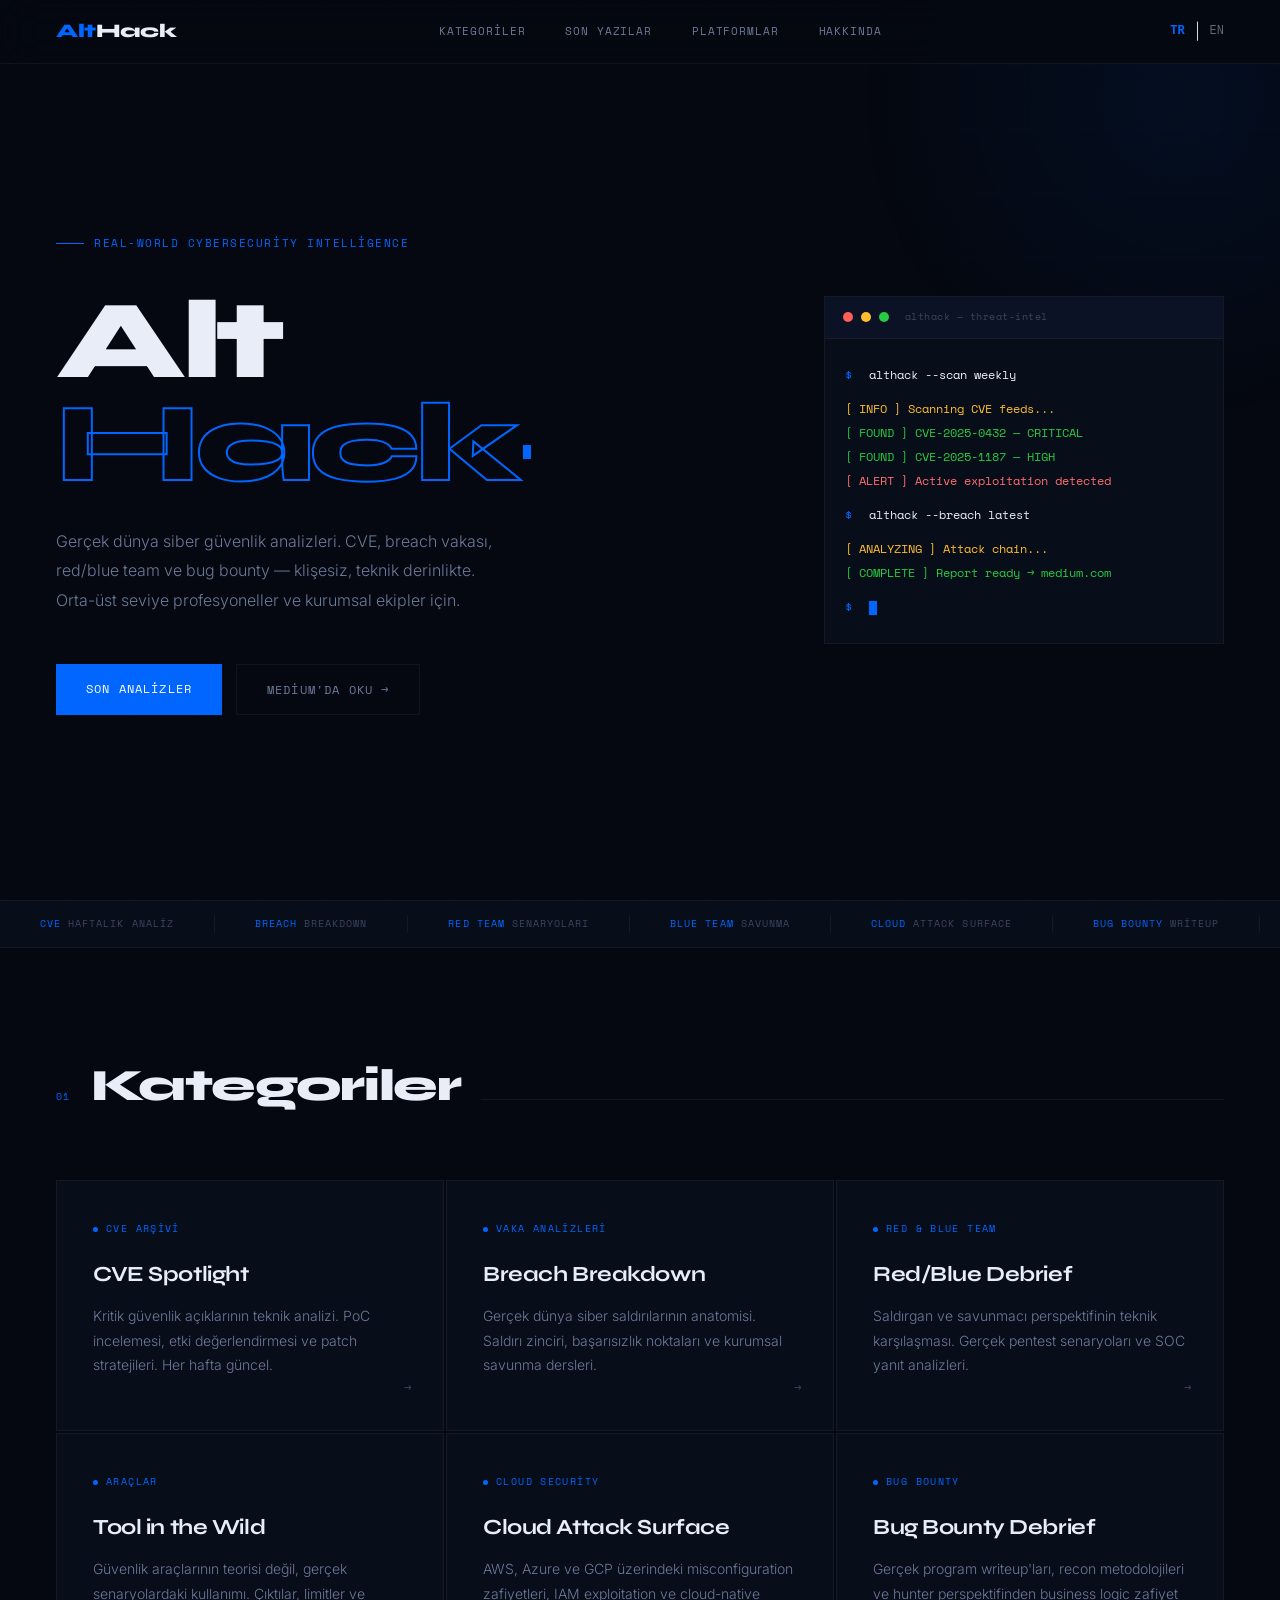
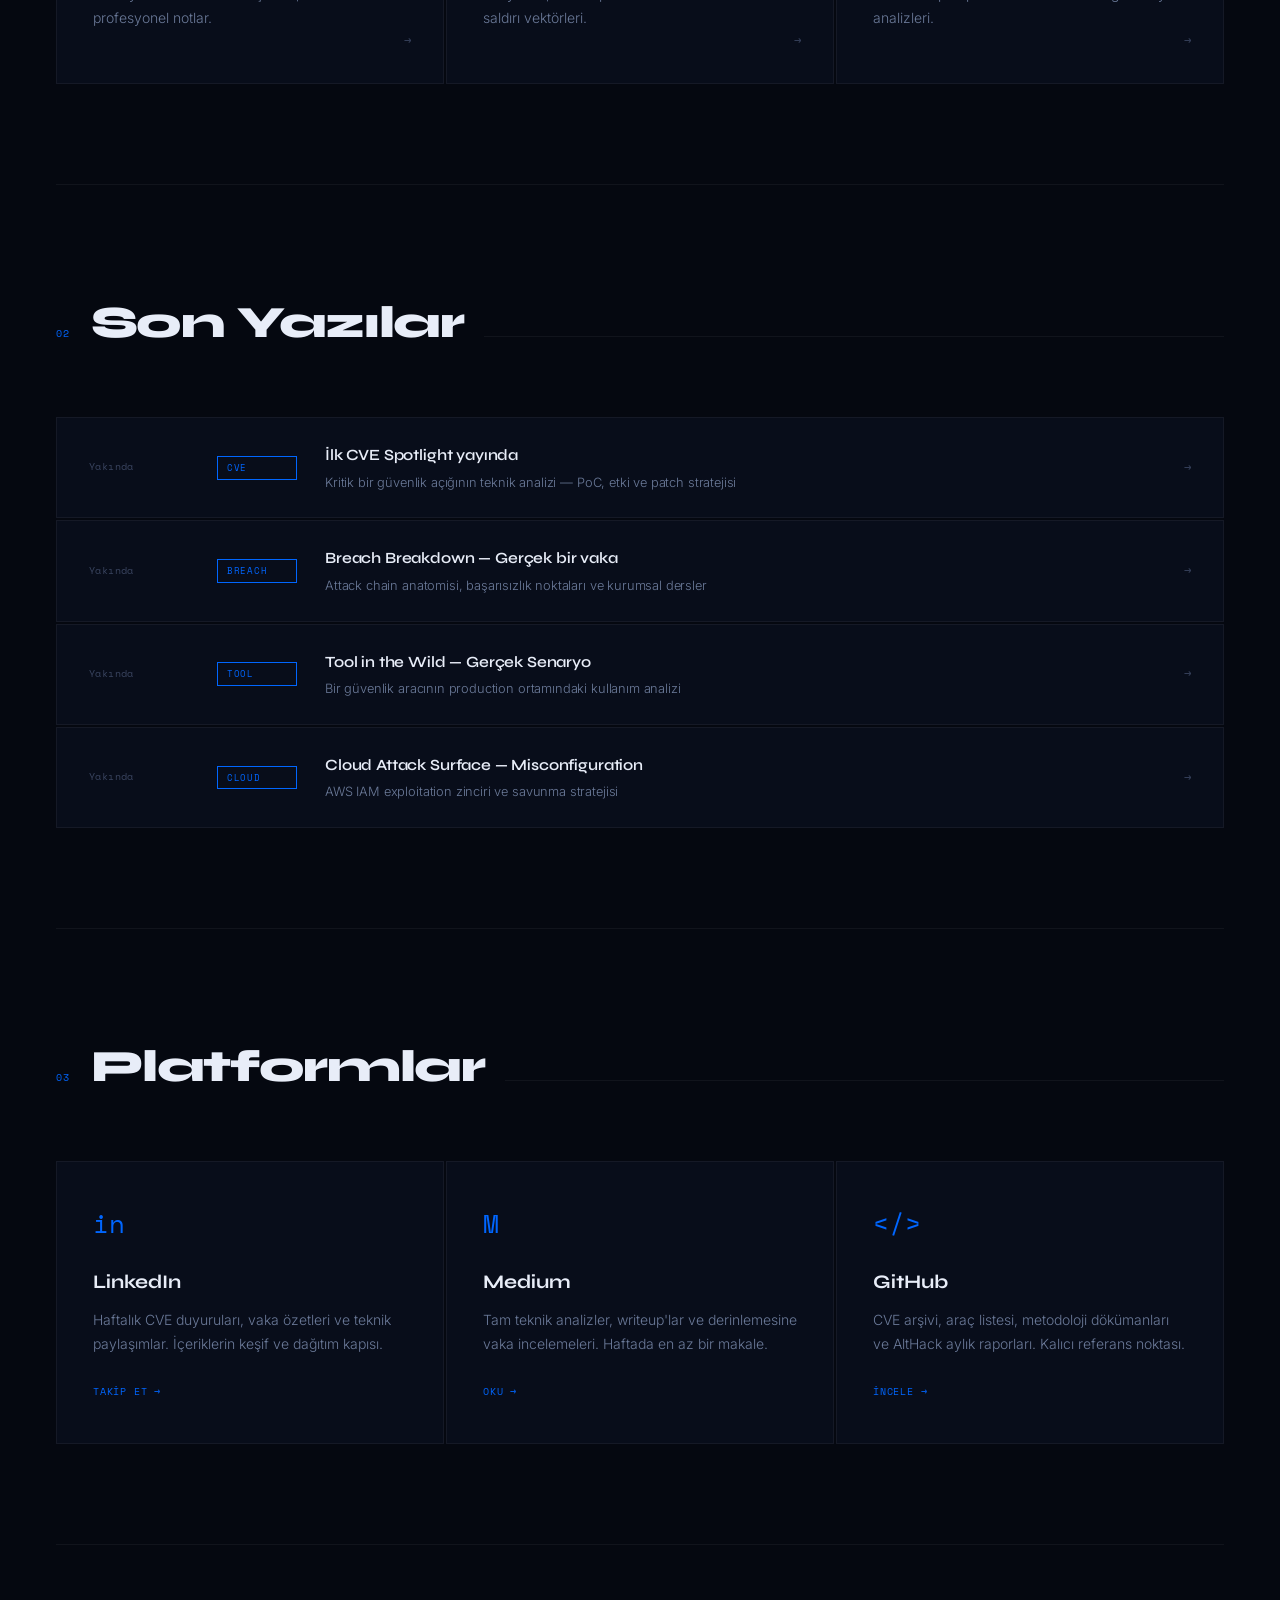
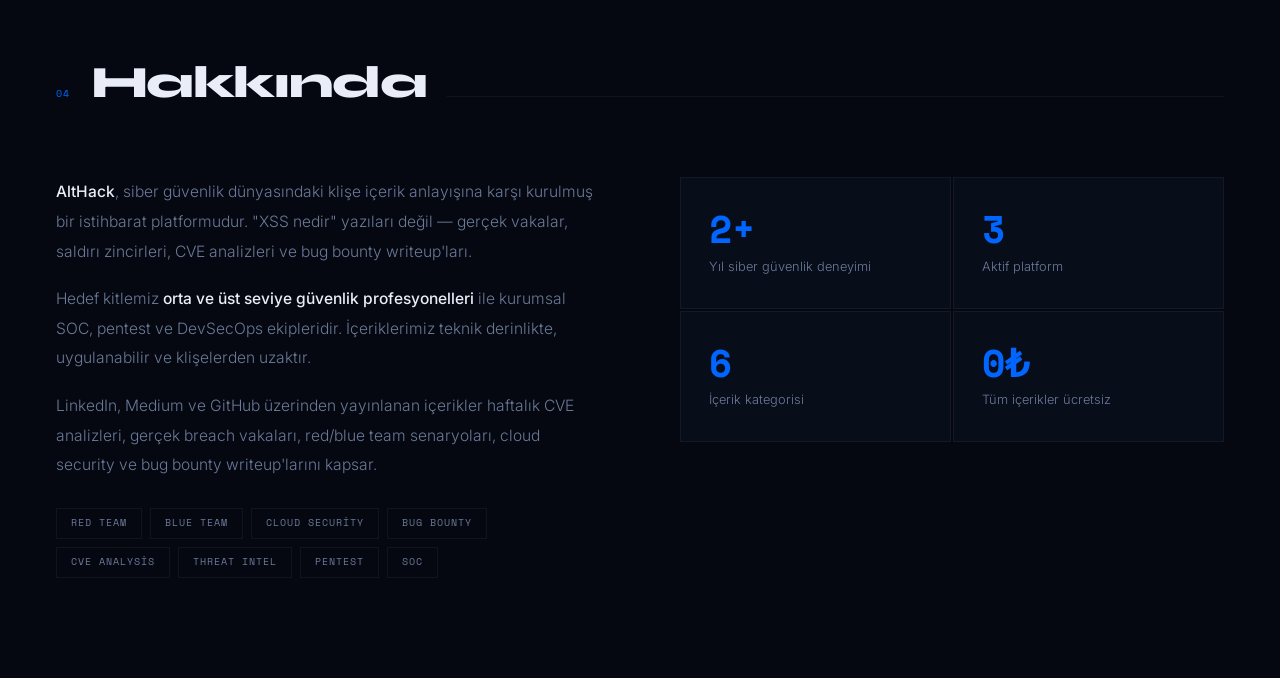
==== index.html @ 5960f378 "Add files via upload" ====
<!DOCTYPE html>
<html lang="tr">
<head>
  <meta charset="UTF-8">
  <meta name="viewport" content="width=device-width, initial-scale=1.0">

  <!-- SEO META -->
  <title>AltHack — Real-World Cybersecurity Intelligence</title>
  <meta name="description" content="Gerçek dünya siber güvenlik analizleri. CVE Spotlight, Breach Breakdown, Red/Blue Team, Cloud Security ve Bug Bounty writeup'ları. Orta-üst seviye profesyoneller için klişesiz teknik içerik.">
  <meta name="keywords" content="siber güvenlik, cybersecurity, CVE analizi, red team, blue team, bug bounty, cloud security, penetration testing, breach analysis, güvenlik açığı, althack">
  <meta name="author" content="AltHack">
  <meta name="robots" content="index, follow">
  <meta name="language" content="Turkish">
  <link rel="canonical" href="https://althacksec.github.io/">

  <!-- OPEN GRAPH -->
  <meta property="og:type" content="website">
  <meta property="og:url" content="https://althacksec.github.io/">
  <meta property="og:title" content="AltHack — Real-World Cybersecurity Intelligence">
  <meta property="og:description" content="Gerçek dünya siber güvenlik analizleri. CVE, breach vakası, red/blue team ve bug bounty — klişesiz, teknik derinlikte.">
  <meta property="og:image" content="https://althacksec.github.io/og-image.png">
  <meta property="og:locale" content="tr_TR">
  <meta property="og:site_name" content="AltHack">

  <!-- TWITTER CARD -->
  <meta name="twitter:card" content="summary_large_image">
  <meta name="twitter:title" content="AltHack — Real-World Cybersecurity Intelligence">
  <meta name="twitter:description" content="Gerçek dünya siber güvenlik analizleri. CVE, breach vakası, red/blue team ve bug bounty — klişesiz, teknik derinlikte.">
  <meta name="twitter:image" content="https://althacksec.github.io/og-image.png">

  <!-- STRUCTURED DATA -->
  <script type="application/ld+json">
  {
    "@context": "https://schema.org",
    "@type": "Organization",
    "name": "AltHack",
    "url": "https://althacksec.github.io",
    "description": "Real-World Cybersecurity Intelligence — CVE analizi, breach breakdown, red/blue team ve bug bounty içerikleri.",
    "sameAs": [
      "https://linkedin.com/company/althack",
      "https://medium.com/@althacksec",
      "https://github.com/althacksec"
    ]
  }
  </script>

  <!-- FONTS -->
  <link rel="preconnect" href="https://fonts.googleapis.com">
  <link rel="preconnect" href="https://fonts.gstatic.com" crossorigin>
  <link href="https://fonts.googleapis.com/css2?family=Space+Mono:wght@400;700&family=Syne:wght@400;600;700;800&family=Inter:wght@300;400;500&display=swap" rel="stylesheet">

  <style>
    :root {
      --bg:         #050810;
      --bg2:        #080d1a;
      --bg3:        #0c1225;
      --accent:     #0066ff;
      --text:       #e8edf8;
      --text-muted: #6b7a99;
      --text-dim:   #3a4560;
      --border:     rgba(0,102,255,0.18);
      --border-dim: rgba(255,255,255,0.05);
      --mono:       'Space Mono', monospace;
      --display:    'Syne', sans-serif;
      --body:       'Inter', sans-serif;
    }

    *, *::before, *::after { box-sizing: border-box; margin: 0; padding: 0; }
    html { scroll-behavior: smooth; }

    body {
      background: var(--bg);
      color: var(--text);
      font-family: var(--body);
      font-weight: 300;
      line-height: 1.7;
      overflow-x: hidden;
    }

    body::after {
      content: '';
      position: fixed;
      inset: 0;
      background-image:
        linear-gradient(rgba(0,102,255,0.025) 1px, transparent 1px),
        linear-gradient(90deg, rgba(0,102,255,0.025) 1px, transparent 1px);
      background-size: 64px 64px;
      pointer-events: none;
      z-index: 0;
    }

    .glow-orb {
      position: fixed;
      width: 700px; height: 700px;
      background: radial-gradient(circle, rgba(0,102,255,0.07) 0%, transparent 65%);
      border-radius: 50%;
      pointer-events: none;
      z-index: 0;
      top: -250px; right: -250px;
      transition: transform 0.8s ease;
    }

    /* NAV */
    nav {
      position: fixed;
      top: 0; left: 0; right: 0;
      z-index: 100;
      height: 64px;
      padding: 0 56px;
      display: flex;
      align-items: center;
      justify-content: space-between;
      background: rgba(5,8,16,0.88);
      backdrop-filter: blur(24px);
      border-bottom: 1px solid var(--border-dim);
      transition: border-color 0.3s;
    }

    .nav-logo {
      font-family: var(--display);
      font-weight: 800;
      font-size: 1.2rem;
      letter-spacing: -0.02em;
      text-decoration: none;
      color: var(--text);
    }
    .nav-logo span { color: var(--accent); }

    .nav-center {
    display: flex;
    gap: 2.5rem; /* Menü öğeleri arasındaki mesafe */
    list-style: none;
    margin: 0 auto; /* Tam olarak merkeze itmek için kritik dokunuş */
    padding: 0;
}
    .nav-center a {
      font-family: var(--mono);
      font-size: 0.68rem;
      color: var(--text-muted);
      text-decoration: none;
      letter-spacing: 0.08em;
      text-transform: uppercase;
      transition: color 0.2s;
    }
    .nav-center a:hover { color: var(--accent); }

    .nav-right { display: flex; align-items: center; gap: 20px; }

    .nav-socials { display: flex; gap: 16px; }
    .nav-socials a {
      font-family: var(--mono);
      font-size: 0.62rem;
      color: var(--text-dim);
      text-decoration: none;
      letter-spacing: 0.08em;
      text-transform: uppercase;
      transition: color 0.2s;
    }
    .nav-socials a:hover { color: var(--accent); }

    .nav-cta {
      font-family: var(--mono);
      font-size: 0.68rem;
      letter-spacing: 0.08em;
      text-transform: uppercase;
      text-decoration: none;
      color: var(--accent);
      border: 1px solid var(--accent);
      padding: 9px 20px;
      transition: all 0.2s;
    }
    .nav-cta:hover { background: var(--accent); color: #fff; }

    /* HERO */
    .hero {
      position: relative;
      z-index: 1;
      min-height: 100vh;
      display: grid;
      grid-template-columns: 1fr 400px;
      align-items: center;
      gap: 60px;
      max-width: 1280px;
      margin: 0 auto;
      padding: 120px 56px 80px;
    }

    .hero-tag {
      display: inline-flex;
      align-items: center;
      gap: 10px;
      font-family: var(--mono);
      font-size: 0.68rem;
      color: var(--accent);
      letter-spacing: 0.14em;
      text-transform: uppercase;
      margin-bottom: 36px;
      opacity: 0;
      animation: fadeUp 0.6s ease 0.1s forwards;
    }
    .hero-tag::before { content: ''; width: 28px; height: 1px; background: var(--accent); }

    .hero-h1 {
      font-family: var(--display);
      font-weight: 800;
      font-size: clamp(3.5rem, 9vw, 7rem);
      line-height: 0.92;
      letter-spacing: -0.04em;
      margin-bottom: 32px;
      opacity: 0;
      animation: fadeUp 0.6s ease 0.2s forwards;
    }
    .hero-h1 .solid { color: var(--text); }
    .hero-h1 .outline { color: transparent; -webkit-text-stroke: 2px var(--accent); }

    .hero-desc {
      font-size: 1rem;
      color: var(--text-muted);
      max-width: 480px;
      line-height: 1.85;
      margin-bottom: 48px;
      opacity: 0;
      animation: fadeUp 0.6s ease 0.3s forwards;
    }

    .hero-actions {
      display: flex;
      gap: 14px;
      flex-wrap: wrap;
      opacity: 0;
      animation: fadeUp 0.6s ease 0.4s forwards;
    }

    .btn-primary {
      font-family: var(--mono);
      font-size: 0.72rem;
      letter-spacing: 0.1em;
      text-transform: uppercase;
      text-decoration: none;
      color: #fff;
      background: var(--accent);
      padding: 15px 30px;
      display: inline-block;
      transition: opacity 0.2s;
    }
    .btn-primary:hover { opacity: 0.85; }

    .btn-ghost {
      font-family: var(--mono);
      font-size: 0.72rem;
      letter-spacing: 0.1em;
      text-transform: uppercase;
      text-decoration: none;
      color: var(--text-muted);
      background: transparent;
      padding: 15px 30px;
      border: 1px solid var(--border-dim);
      display: inline-block;
      transition: all 0.2s;
    }
    .btn-ghost:hover { border-color: var(--accent); color: var(--accent); }

    /* TERMINAL */
    .hero-terminal {
      background: var(--bg2);
      border: 1px solid var(--border-dim);
      font-family: var(--mono);
      font-size: 0.75rem;
      opacity: 0;
      animation: fadeUp 0.7s ease 0.5s forwards;
    }

    .terminal-bar {
      background: var(--bg3);
      padding: 12px 18px;
      display: flex;
      align-items: center;
      gap: 8px;
      border-bottom: 1px solid var(--border-dim);
    }
    .dot { width: 10px; height: 10px; border-radius: 50%; }
    .dot.r { background: #ff5f57; }
    .dot.y { background: #ffbd2e; }
    .dot.g { background: #28ca41; }
    .terminal-title { margin-left: 8px; font-size: 0.62rem; color: var(--text-dim); letter-spacing: 0.05em; }

    .terminal-body { padding: 24px 20px; line-height: 2; }
    .t-line { display: flex; gap: 10px; }
    .t-prompt { color: var(--accent); }
    .t-cmd { color: var(--text); }
    .t-blank { height: 10px; }
    .t-yellow { color: #ffbd2e; }
    .t-green  { color: #28ca41; }
    .t-red    { color: #ff6b6b; }
    .t-cursor {
      display: inline-block;
      width: 8px; height: 14px;
      background: var(--accent);
      vertical-align: middle;
      animation: blink 1.1s step-end infinite;
    }

    @keyframes blink { 0%,100%{opacity:1} 50%{opacity:0} }

    /* TICKER */
    .ticker-wrap {
      position: relative; z-index: 1;
      border-top: 1px solid var(--border-dim);
      border-bottom: 1px solid var(--border-dim);
      background: var(--bg2);
      overflow: hidden;
      padding: 14px 0;
    }
    .ticker { display: flex; white-space: nowrap; animation: ticker 32s linear infinite; }
    .ticker-item {
      font-family: var(--mono);
      font-size: 0.65rem;
      color: var(--text-dim);
      letter-spacing: 0.1em;
      text-transform: uppercase;
      padding: 0 40px;
      border-right: 1px solid var(--border-dim);
      flex-shrink: 0;
    }
    .ticker-item span { color: var(--accent); }
    @keyframes ticker { from{transform:translateX(0)} to{transform:translateX(-50%)} }

    /* SECTION */
    .section-wrap {
      position: relative; z-index: 1;
      max-width: 1280px;
      margin: 0 auto;
      padding: 100px 56px;
    }

    .section-head {
      display: flex;
      align-items: baseline;
      gap: 20px;
      margin-bottom: 56px;
    }
    .section-num { font-family: var(--mono); font-size: 0.65rem; color: var(--accent); letter-spacing: 0.12em; }
    .section-title { font-family: var(--display); font-weight: 800; font-size: clamp(1.8rem, 3.5vw, 2.8rem); letter-spacing: -0.03em; }
    .section-rule { flex: 1; height: 1px; background: var(--border-dim); }

    /* CATEGORIES */
    .cat-grid { display: grid; grid-template-columns: repeat(3,1fr); gap: 2px; }

    .cat-card {
      background: var(--bg2);
      border: 1px solid var(--border-dim);
      padding: 40px 36px 52px;
      text-decoration: none;
      color: inherit;
      display: block;
      position: relative;
      overflow: hidden;
      transition: background 0.25s, border-color 0.25s;
    }
    .cat-card::after {
      content: '';
      position: absolute;
      top: 0; left: 0; right: 0;
      height: 2px;
      background: var(--accent);
      transform: scaleX(0);
      transform-origin: left;
      transition: transform 0.3s ease;
    }
    .cat-card:hover { background: var(--bg3); border-color: var(--border); }
    .cat-card:hover::after { transform: scaleX(1); }

    .cat-label {
      font-family: var(--mono);
      font-size: 0.62rem;
      color: var(--accent);
      letter-spacing: 0.14em;
      text-transform: uppercase;
      margin-bottom: 18px;
      display: flex;
      align-items: center;
      gap: 8px;
    }
    .cat-label::before { content: ''; width: 5px; height: 5px; background: var(--accent); border-radius: 50%; }

    .cat-name { font-family: var(--display); font-weight: 700; font-size: 1.35rem; letter-spacing: -0.02em; margin-bottom: 12px; color: var(--text); }
    .cat-desc { font-size: 0.875rem; color: var(--text-muted); line-height: 1.75; }
    .cat-arrow {
      position: absolute;
      bottom: 32px; right: 32px;
      font-family: var(--mono);
      font-size: 0.75rem;
      color: var(--text-dim);
      transition: color 0.25s, transform 0.25s;
    }
    .cat-card:hover .cat-arrow { color: var(--accent); transform: translate(4px,-2px); }

    /* POSTS */
    .posts-grid { display: flex; flex-direction: column; gap: 2px; }

    .post-row {
      display: grid;
      grid-template-columns: 100px 80px 1fr auto;
      align-items: center;
      gap: 28px;
      padding: 24px 32px;
      background: var(--bg2);
      border: 1px solid var(--border-dim);
      text-decoration: none;
      color: inherit;
      transition: background 0.2s, border-color 0.2s;
    }
    .post-row:hover { background: var(--bg3); border-color: var(--border); }

    .post-date { font-family: var(--mono); font-size: 0.62rem; color: var(--text-dim); letter-spacing: 0.04em; }
    .post-badge {
      font-family: var(--mono);
      font-size: 0.58rem;
      color: var(--accent);
      border: 1px solid var(--accent);
      padding: 3px 9px;
      letter-spacing: 0.08em;
      text-transform: uppercase;
      white-space: nowrap;
    }
    .post-title { font-family: var(--display); font-weight: 600; font-size: 0.975rem; letter-spacing: -0.01em; color: var(--text); }
    .post-title small { display: block; font-family: var(--body); font-weight: 300; font-size: 0.8rem; color: var(--text-muted); margin-top: 3px; }
    .post-arrow { font-family: var(--mono); font-size: 0.72rem; color: var(--text-dim); transition: color 0.2s, transform 0.2s; }
    .post-row:hover .post-arrow { color: var(--accent); transform: translateX(5px); }

    /* PLATFORMS */
    .platforms-row { display: grid; grid-template-columns: repeat(3,1fr); gap: 2px; }

    .platform-card {
      background: var(--bg2);
      border: 1px solid var(--border-dim);
      padding: 40px 36px;
      text-decoration: none;
      color: inherit;
      display: block;
      transition: background 0.25s, border-color 0.25s;
    }
    .platform-card:hover { background: var(--bg3); border-color: var(--border); }

    .platform-icon { font-family: var(--mono); font-size: 1.6rem; color: var(--accent); margin-bottom: 20px; display: block; }
    .platform-name { font-family: var(--display); font-weight: 700; font-size: 1.2rem; margin-bottom: 10px; color: var(--text); }
    .platform-desc { font-size: 0.875rem; color: var(--text-muted); line-height: 1.7; margin-bottom: 20px; }
    .platform-link { font-family: var(--mono); font-size: 0.65rem; color: var(--accent); letter-spacing: 0.08em; text-transform: uppercase; }

    /* ABOUT */
    .about-grid { display: grid; grid-template-columns: 1fr 1fr; gap: 80px; align-items: start; }

    .about-copy p { font-size: 0.975rem; color: var(--text-muted); line-height: 1.9; margin-bottom: 18px; }
    .about-copy strong { color: var(--text); font-weight: 500; }

    .about-tags { display: flex; flex-wrap: wrap; gap: 8px; margin-top: 28px; }
    .tag-chip {
      font-family: var(--mono);
      font-size: 0.62rem;
      letter-spacing: 0.1em;
      text-transform: uppercase;
      color: var(--text-muted);
      border: 1px solid var(--border-dim);
      padding: 6px 14px;
      transition: all 0.2s;
    }
    .tag-chip:hover { border-color: var(--accent); color: var(--accent); }

    .metrics-grid { display: grid; grid-template-columns: 1fr 1fr; gap: 2px; }
    .metric-cell { background: var(--bg2); border: 1px solid var(--border-dim); padding: 32px 28px; }
    .metric-val { font-family: var(--mono); font-size: 2.4rem; font-weight: 700; color: var(--accent); line-height: 1; margin-bottom: 8px; }
    .metric-label { font-size: 0.8rem; color: var(--text-muted); line-height: 1.5; }

    /* DIVIDER */
    .divider { position: relative; z-index: 1; max-width: 1280px; margin: 0 auto; padding: 0 56px; }
    .divider hr { border: none; border-top: 1px solid var(--border-dim); }


    /* REVEAL */
    .reveal { opacity: 0; transform: translateY(20px); transition: opacity 0.55s ease, transform 0.55s ease; }
    .reveal.visible { opacity: 1; transform: translateY(0); }

    @keyframes fadeUp { to { opacity: 1; transform: translateY(0); } }

    /* RESPONSIVE */
    @media (max-width: 1024px) {
      .hero { grid-template-columns: 1fr; }
      .hero-terminal { display: none; }
      .cat-grid { grid-template-columns: 1fr 1fr; }
      .about-grid { grid-template-columns: 1fr; gap: 48px; }
    }
    @media (max-width: 768px) {
      nav { padding: 0 24px; }
      .nav-center, .nav-socials { display: none; }
      .hero { padding: 100px 24px 60px; }
      .section-wrap { padding: 64px 24px; }
      .cat-grid, .platforms-row { grid-template-columns: 1fr; }
      .post-row { grid-template-columns: 1fr auto; }
      .post-date, .post-badge { display: none; }
      .footer-top { flex-direction: column; gap: 32px; }
      .footer-nav { grid-template-columns: 1fr 1fr; gap: 32px; }
      .footer-bottom { flex-direction: column; gap: 12px; text-align: center; }
      footer, .divider { padding-left: 24px; padding-right: 24px; }
    }

    /* Dropdown Konteynırı */
.nav-item {
  position: relative;
  height: 100%;
  display: flex;
  align-items: center;
}

/* Gizli Menü Paneli */
.dropdown-menu {
  position: absolute;
  top: 100%; /* Navigasyonun hemen altından başlar */
  left: 50%;
  transform: translateX(-50%) translateY(10px);
  width: 180px;
  background: rgba(8, 13, 26, 0.98); /* Arka planla uyumlu, hafif şeffaf */
  border: 1px solid var(--border);
  padding: 12px 0;
  opacity: 0;
  visibility: hidden;
  transition: all 0.3s cubic-bezier(0.23, 1, 0.32, 1);
  box-shadow: 0 15px 30px rgba(0,0,0,0.5);
  backdrop-filter: blur(10px);
}

/* Hover Durumunda Açılma */
.nav-item:hover .dropdown-menu {
  opacity: 1;
  visibility: visible;
  transform: translateX(-50%) translateY(0);
}

/* Menü Linkleri */
.dropdown-menu a {
  display: block;
  padding: 10px 20px;
  color: var(--text-muted);
  text-decoration: none;
  font-size: 0.7rem;
  font-family: var(--mono);
  text-transform: uppercase;
  letter-spacing: 0.05em;
  transition: all 0.2s;
}

.dropdown-menu a:hover {
  background: rgba(0, 102, 255, 0.1);
  color: var(--accent);
  padding-left: 25px; /* Hafif sağa kayma efekti */
}

.lang-selector {
    display: flex;
    align-items: center;
    gap: 10px;
    min-width: 80px; /* Logo ile denge sağlaması için */
    justify-content: flex-end; /* İçindekileri sağa yasla */
}

/* Stil dokunuşu */
.lang-btn {
    font-family: 'JetBrains Mono', monospace;
    font-size: 0.75rem;
    color: #666;
    text-decoration: none;
    transition: 0.3s;
}

.lang-btn.active {
    color: var(--accent, #0066ff);
    font-weight: bold;
}

  </style>
</head>
<body>

<div class="glow-orb" id="glowOrb"></div>

<!-- NAV -->
<nav id="mainNav">
  <a href="/" class="nav-logo"><span>Alt</span>Hack</a>
  <ul class="nav-center">
  <li class="nav-item">
    <a href="#categories" class="nav-link">Kategoriler</a>
    <div class="dropdown-menu">
      <a href="#">CVE</a>
      <a href="#">Blue Team</a>
      <a href="#">Kategır</a>
      <a href="#">Cloud Security</a>
    </div>
  </li>

  <li class="nav-item">
    <a href="#latest" class="nav-link">Son Yazılar</a>
    <div class="dropdown-menu">
      <a href="#">CVE Spotlight</a>
      <a href="#">Breach Breakdown</a>
      <a href="#">Red/Blue Team</a>
      <a href="#">Cloud Security</a>
  </li>

  <li class="nav-item">
    <a href="#platforms" class="nav-link">Platformlar</a>
    <div class="dropdown-menu">
      <a href="#">CVE Spotlight</a>
      <a href="#">Breach Breakdown</a>
      <a href="#">Red/Blue Team</a>
      <a href="#">Cloud Security</a>
  </li>

  <li class="nav-item">
    <a href="#about" class="nav-link">Hakkında</a>
    <div class="dropdown-menu">
      <a href="#">CVE Spotlight</a>
      <a href="#">Breach Breakdown</a>
      <a href="#">Red/Blue Team</a>
      <a href="#">Cloud Security</a>
  </li>
</ul>

<div class="lang-selector">
        <a href="?lang=tr" class="lang-btn active">TR</a>
        <span class="lang-divider">|</span>
        <a href="?lang=en" class="lang-btn">EN</a>
    </div>
</nav>

<!-- HERO -->
<section class="hero" aria-label="Ana Sayfa">
  <div class="hero-left">
    <div class="hero-tag">Real-World Cybersecurity Intelligence</div>
    <h1 class="hero-h1">
      <span class="solid">Alt</span><br>
      <span class="outline">Hack<span class="t-cursor" style="margin-left:6px;"></span></span>
    </h1>
    <p class="hero-desc">
      Gerçek dünya siber güvenlik analizleri. CVE, breach vakası, red/blue team ve bug bounty — klişesiz, teknik derinlikte. Orta-üst seviye profesyoneller ve kurumsal ekipler için.
    </p>
    <div class="hero-actions">
      <a href="#latest" class="btn-primary">Son Analizler</a>
      <a href="https://medium.com/@althacksec" target="_blank" rel="noopener" class="btn-ghost">Medium'da Oku →</a>
    </div>
  </div>

  <div class="hero-terminal" aria-hidden="true">
    <div class="terminal-bar">
      <div class="dot r"></div><div class="dot y"></div><div class="dot g"></div>
      <span class="terminal-title">althack — threat-intel</span>
    </div>
    <div class="terminal-body">
      <div class="t-line"><span class="t-prompt">$</span><span class="t-cmd">&nbsp;althack --scan weekly</span></div>
      <div class="t-blank"></div>
      <div class="t-line"><span class="t-yellow">[ INFO ] Scanning CVE feeds...</span></div>
      <div class="t-line"><span class="t-green">[ FOUND ] CVE-2025-0432 — CRITICAL</span></div>
      <div class="t-line"><span class="t-green">[ FOUND ] CVE-2025-1187 — HIGH</span></div>
      <div class="t-line"><span class="t-red">[ ALERT ] Active exploitation detected</span></div>
      <div class="t-blank"></div>
      <div class="t-line"><span class="t-prompt">$</span><span class="t-cmd">&nbsp;althack --breach latest</span></div>
      <div class="t-blank"></div>
      <div class="t-line"><span class="t-yellow">[ ANALYZING ] Attack chain...</span></div>
      <div class="t-line"><span class="t-green">[ COMPLETE ] Report ready → medium.com</span></div>
      <div class="t-blank"></div>
      <div class="t-line"><span class="t-prompt">$</span><span class="t-cmd">&nbsp;<span class="t-cursor"></span></span></div>
    </div>
  </div>
</section>

<!-- TICKER -->
<div class="ticker-wrap" aria-hidden="true">
  <div class="ticker">
    <span class="ticker-item"><span>CVE</span>&nbsp;Haftalık Analiz</span>
    <span class="ticker-item"><span>Breach</span>&nbsp;Breakdown</span>
    <span class="ticker-item"><span>Red Team</span>&nbsp;Senaryoları</span>
    <span class="ticker-item"><span>Blue Team</span>&nbsp;Savunma</span>
    <span class="ticker-item"><span>Cloud</span>&nbsp;Attack Surface</span>
    <span class="ticker-item"><span>Bug Bounty</span>&nbsp;Writeup</span>
    <span class="ticker-item"><span>Threat</span>&nbsp;Intelligence</span>
    <span class="ticker-item"><span>CVE</span>&nbsp;Haftalık Analiz</span>
    <span class="ticker-item"><span>Breach</span>&nbsp;Breakdown</span>
    <span class="ticker-item"><span>Red Team</span>&nbsp;Senaryoları</span>
    <span class="ticker-item"><span>Blue Team</span>&nbsp;Savunma</span>
    <span class="ticker-item"><span>Cloud</span>&nbsp;Attack Surface</span>
    <span class="ticker-item"><span>Bug Bounty</span>&nbsp;Writeup</span>
    <span class="ticker-item"><span>Threat</span>&nbsp;Intelligence</span>
  </div>
</div>

<!-- CATEGORIES -->
<div class="section-wrap" id="categories">
  <div class="section-head">
    <span class="section-num">01</span>
    <h2 class="section-title">Kategoriler</h2>
    <div class="section-rule"></div>
  </div>
  <div class="cat-grid">
    <a href="#" class="cat-card reveal">
      <div class="cat-label">CVE Arşivi</div>
      <div class="cat-name">CVE Spotlight</div>
      <p class="cat-desc">Kritik güvenlik açıklarının teknik analizi. PoC incelemesi, etki değerlendirmesi ve patch stratejileri. Her hafta güncel.</p>
      <span class="cat-arrow">→</span>
    </a>
    <a href="#" class="cat-card reveal">
      <div class="cat-label">Vaka Analizleri</div>
      <div class="cat-name">Breach Breakdown</div>
      <p class="cat-desc">Gerçek dünya siber saldırılarının anatomisi. Saldırı zinciri, başarısızlık noktaları ve kurumsal savunma dersleri.</p>
      <span class="cat-arrow">→</span>
    </a>
    <a href="#" class="cat-card reveal">
      <div class="cat-label">Red & Blue Team</div>
      <div class="cat-name">Red/Blue Debrief</div>
      <p class="cat-desc">Saldırgan ve savunmacı perspektifinin teknik karşılaşması. Gerçek pentest senaryoları ve SOC yanıt analizleri.</p>
      <span class="cat-arrow">→</span>
    </a>
    <a href="#" class="cat-card reveal">
      <div class="cat-label">Araçlar</div>
      <div class="cat-name">Tool in the Wild</div>
      <p class="cat-desc">Güvenlik araçlarının teorisi değil, gerçek senaryolardaki kullanımı. Çıktılar, limitler ve profesyonel notlar.</p>
      <span class="cat-arrow">→</span>
    </a>
    <a href="#" class="cat-card reveal">
      <div class="cat-label">Cloud Security</div>
      <div class="cat-name">Cloud Attack Surface</div>
      <p class="cat-desc">AWS, Azure ve GCP üzerindeki misconfiguration zafiyetleri, IAM exploitation ve cloud-native saldırı vektörleri.</p>
      <span class="cat-arrow">→</span>
    </a>
    <a href="#" class="cat-card reveal">
      <div class="cat-label">Bug Bounty</div>
      <div class="cat-name">Bug Bounty Debrief</div>
      <p class="cat-desc">Gerçek program writeup'ları, recon metodolojileri ve hunter perspektifinden business logic zafiyet analizleri.</p>
      <span class="cat-arrow">→</span>
    </a>
  </div>
</div>

<div class="divider"><hr></div>

<!-- LATEST POSTS -->
<div class="section-wrap" id="latest">
  <div class="section-head">
    <span class="section-num">02</span>
    <h2 class="section-title">Son Yazılar</h2>
    <div class="section-rule"></div>
  </div>
  <div class="posts-grid">
    <a href="https://medium.com/@althacksec" target="_blank" rel="noopener" class="post-row reveal">
      <span class="post-date">Yakında</span>
      <span class="post-badge">CVE</span>
      <div class="post-title">İlk CVE Spotlight yayında
        <small>Kritik bir güvenlik açığının teknik analizi — PoC, etki ve patch stratejisi</small>
      </div>
      <span class="post-arrow">→</span>
    </a>
    <a href="https://medium.com/@althacksec" target="_blank" rel="noopener" class="post-row reveal">
      <span class="post-date">Yakında</span>
      <span class="post-badge">Breach</span>
      <div class="post-title">Breach Breakdown — Gerçek bir vaka
        <small>Attack chain anatomisi, başarısızlık noktaları ve kurumsal dersler</small>
      </div>
      <span class="post-arrow">→</span>
    </a>
    <a href="https://medium.com/@althacksec" target="_blank" rel="noopener" class="post-row reveal">
      <span class="post-date">Yakında</span>
      <span class="post-badge">Tool</span>
      <div class="post-title">Tool in the Wild — Gerçek Senaryo
        <small>Bir güvenlik aracının production ortamındaki kullanım analizi</small>
      </div>
      <span class="post-arrow">→</span>
    </a>
    <a href="https://medium.com/@althacksec" target="_blank" rel="noopener" class="post-row reveal">
      <span class="post-date">Yakında</span>
      <span class="post-badge">Cloud</span>
      <div class="post-title">Cloud Attack Surface — Misconfiguration
        <small>AWS IAM exploitation zinciri ve savunma stratejisi</small>
      </div>
      <span class="post-arrow">→</span>
    </a>
  </div>
</div>

<div class="divider"><hr></div>

<!-- PLATFORMS -->
<div class="section-wrap" id="platforms">
  <div class="section-head">
    <span class="section-num">03</span>
    <h2 class="section-title">Platformlar</h2>
    <div class="section-rule"></div>
  </div>
  <div class="platforms-row">
    <a href="https://linkedin.com/company/althack" target="_blank" rel="noopener" class="platform-card reveal">
      <span class="platform-icon">in</span>
      <div class="platform-name">LinkedIn</div>
      <p class="platform-desc">Haftalık CVE duyuruları, vaka özetleri ve teknik paylaşımlar. İçeriklerin keşif ve dağıtım kapısı.</p>
      <span class="platform-link">Takip et →</span>
    </a>
    <a href="https://medium.com/@althacksec" target="_blank" rel="noopener" class="platform-card reveal">
      <span class="platform-icon">M</span>
      <div class="platform-name">Medium</div>
      <p class="platform-desc">Tam teknik analizler, writeup'lar ve derinlemesine vaka incelemeleri. Haftada en az bir makale.</p>
      <span class="platform-link">Oku →</span>
    </a>
    <a href="https://github.com/althacksec" target="_blank" rel="noopener" class="platform-card reveal">
      <span class="platform-icon">&lt;/&gt;</span>
      <div class="platform-name">GitHub</div>
      <p class="platform-desc">CVE arşivi, araç listesi, metodoloji dökümanları ve AltHack aylık raporları. Kalıcı referans noktası.</p>
      <span class="platform-link">İncele →</span>
    </a>
  </div>
</div>

<div class="divider"><hr></div>

<!-- ABOUT -->
<div class="section-wrap" id="about">
  <div class="section-head">
    <span class="section-num">04</span>
    <h2 class="section-title">Hakkında</h2>
    <div class="section-rule"></div>
  </div>
  <div class="about-grid">
    <div class="about-copy reveal">
      <p><strong>AltHack</strong>, siber güvenlik dünyasındaki klişe içerik anlayışına karşı kurulmuş bir istihbarat platformudur. "XSS nedir" yazıları değil — gerçek vakalar, saldırı zincirleri, CVE analizleri ve bug bounty writeup'ları.</p>
      <p>Hedef kitlemiz <strong>orta ve üst seviye güvenlik profesyonelleri</strong> ile kurumsal SOC, pentest ve DevSecOps ekipleridir. İçeriklerimiz teknik derinlikte, uygulanabilir ve klişelerden uzaktır.</p>
      <p>LinkedIn, Medium ve GitHub üzerinden yayınlanan içerikler haftalık CVE analizleri, gerçek breach vakaları, red/blue team senaryoları, cloud security ve bug bounty writeup'larını kapsar.</p>
      <div class="about-tags">
        <span class="tag-chip">Red Team</span>
        <span class="tag-chip">Blue Team</span>
        <span class="tag-chip">Cloud Security</span>
        <span class="tag-chip">Bug Bounty</span>
        <span class="tag-chip">CVE Analysis</span>
        <span class="tag-chip">Threat Intel</span>
        <span class="tag-chip">Pentest</span>
        <span class="tag-chip">SOC</span>
      </div>
    </div>
    <div class="metrics-grid reveal">
      <div class="metric-cell">
        <div class="metric-val">2+</div>
        <div class="metric-label">Yıl siber güvenlik deneyimi</div>
      </div>
      <div class="metric-cell">
        <div class="metric-val">3</div>
        <div class="metric-label">Aktif platform</div>
      </div>
      <div class="metric-cell">
        <div class="metric-val">6</div>
        <div class="metric-label">İçerik kategorisi</div>
      </div>
      <div class="metric-cell">
        <div class="metric-val">0₺</div>
        <div class="metric-label">Tüm içerikler ücretsiz</div>
      </div>
    </div>
  </div>
</div>

<script>
  // Scroll reveal
  const io = new IntersectionObserver((entries) => {
    entries.forEach((e, i) => {
      if (e.isIntersecting) {
        setTimeout(() => e.target.classList.add('visible'), i * 60);
        io.unobserve(e.target);
      }
    });
  }, { threshold: 0.08 });
  document.querySelectorAll('.reveal').forEach(el => io.observe(el));

  // Glow orb parallax
  document.addEventListener('mousemove', e => {
    document.getElementById('glowOrb').style.transform =
      `translate(${e.clientX * 0.015}px, ${e.clientY * 0.015}px)`;
  });

  // Nav border on scroll
  window.addEventListener('scroll', () => {
    document.getElementById('mainNav').style.borderBottomColor =
      window.scrollY > 40 ? 'rgba(0,102,255,0.14)' : 'rgba(255,255,255,0.05)';
  });
</script>
</body>
</html>
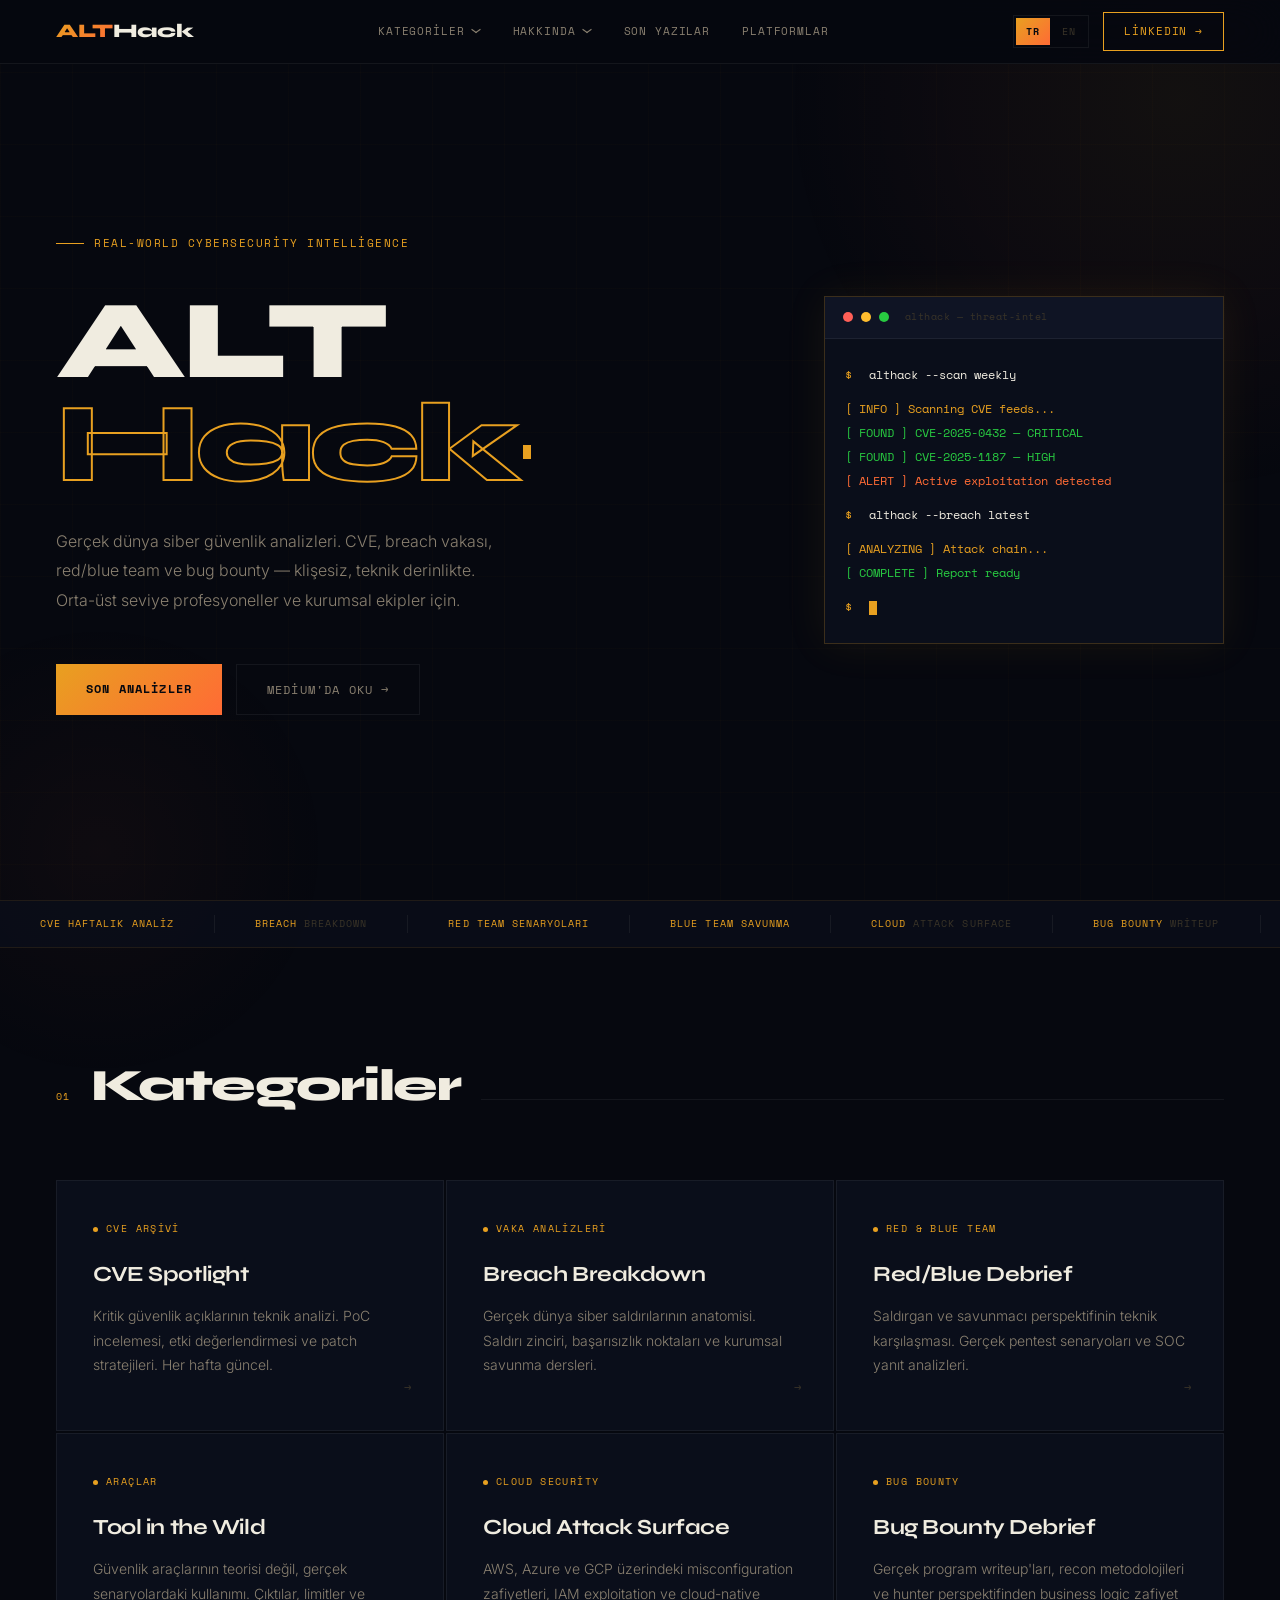
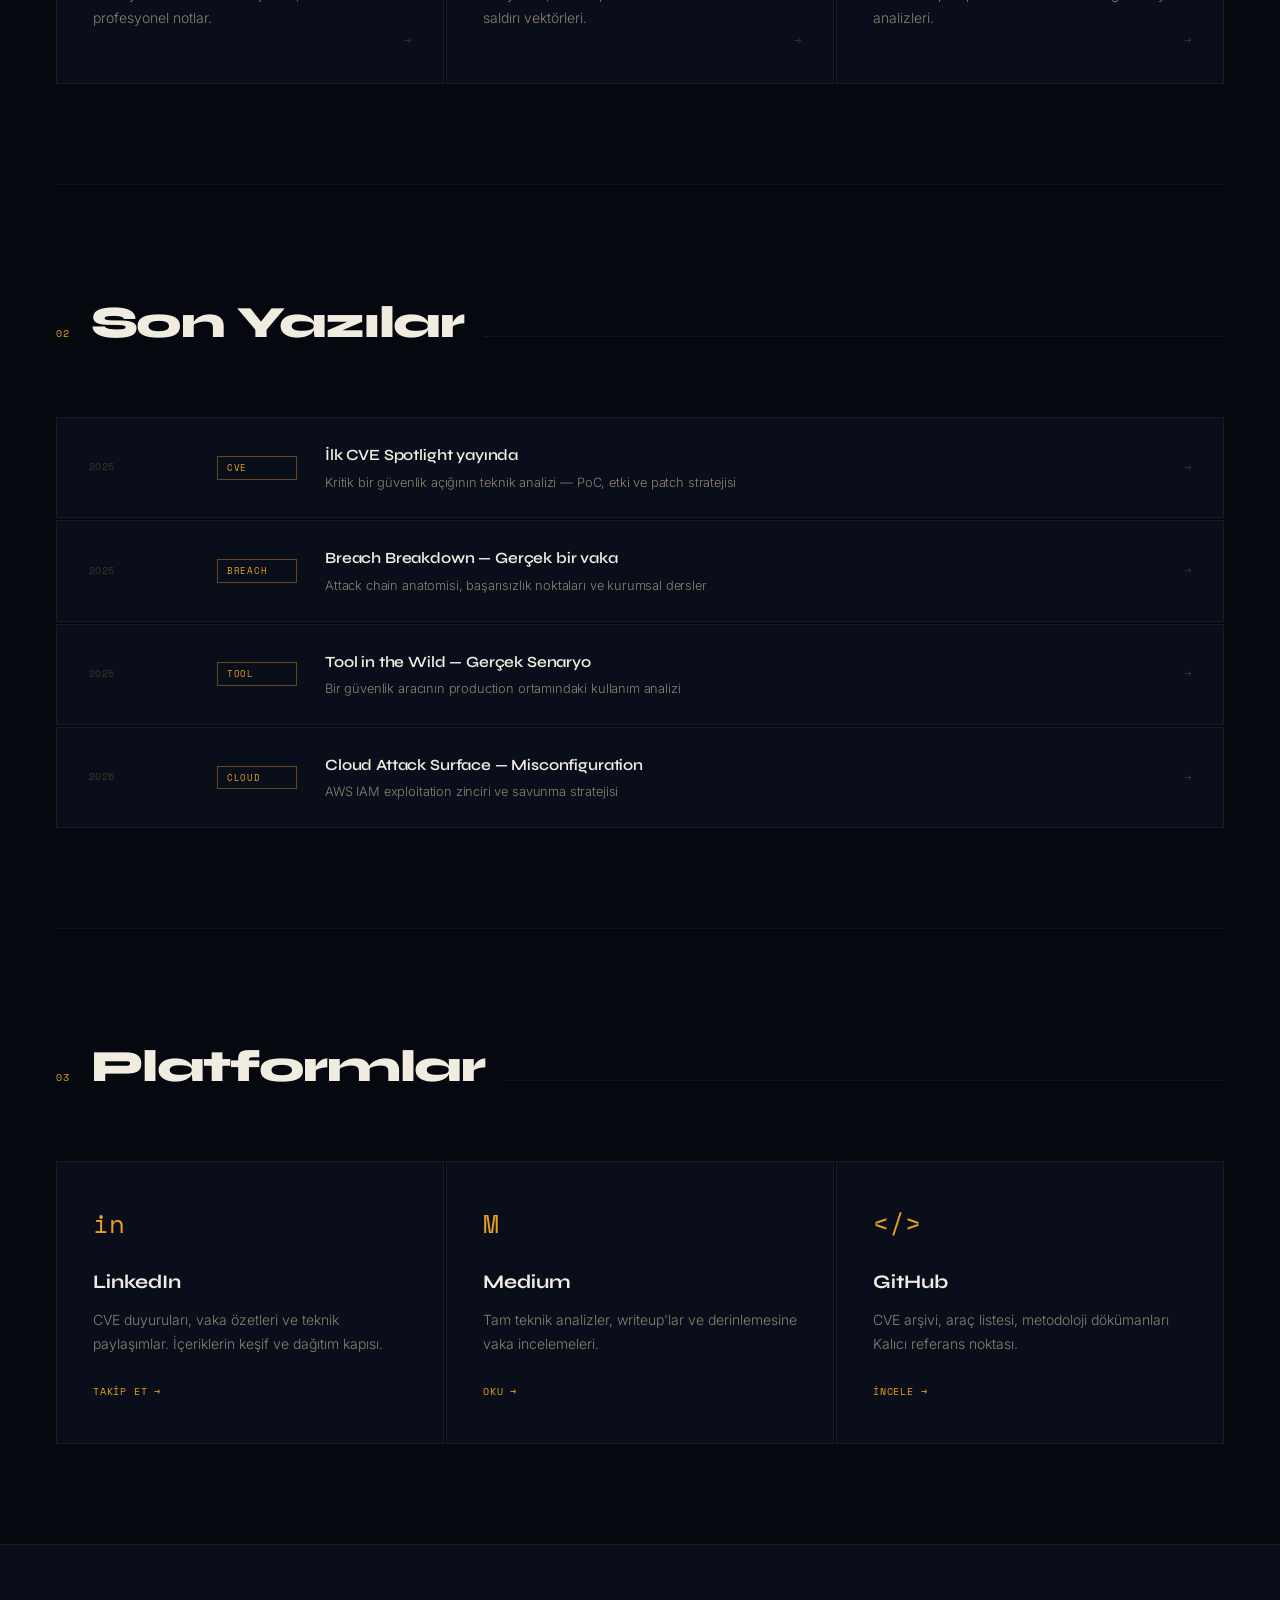
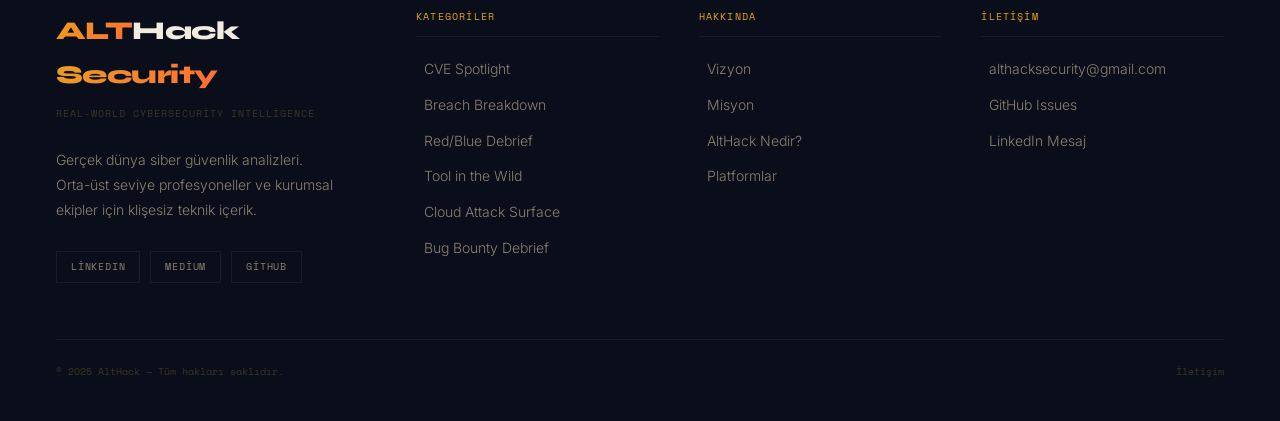
==== commit da53d434: "Update index.html" ====
--- a/index.html
+++ b/index.html
@@ -3,886 +3,991 @@
 <head>
   <meta charset="UTF-8">
   <meta name="viewport" content="width=device-width, initial-scale=1.0">
-
-  <!-- SEO META -->
   <title>AltHack — Real-World Cybersecurity Intelligence</title>
-  <meta name="description" content="Gerçek dünya siber güvenlik analizleri. CVE Spotlight, Breach Breakdown, Red/Blue Team, Cloud Security ve Bug Bounty writeup'ları. Orta-üst seviye profesyoneller için klişesiz teknik içerik.">
-  <meta name="keywords" content="siber güvenlik, cybersecurity, CVE analizi, red team, blue team, bug bounty, cloud security, penetration testing, breach analysis, güvenlik açığı, althack">
+  <meta name="description" content="Gerçek dünya siber güvenlik analizleri. CVE Spotlight, Breach Breakdown, Red/Blue Team, Cloud Security ve Bug Bounty writeup'ları.">
+  <meta name="keywords" content="siber güvenlik, cybersecurity, CVE analizi, red team, blue team, bug bounty, cloud security, althack">
   <meta name="author" content="AltHack">
   <meta name="robots" content="index, follow">
-  <meta name="language" content="Turkish">
   <link rel="canonical" href="https://althacksec.github.io/">
-
-  <!-- OPEN GRAPH -->
   <meta property="og:type" content="website">
   <meta property="og:url" content="https://althacksec.github.io/">
   <meta property="og:title" content="AltHack — Real-World Cybersecurity Intelligence">
-  <meta property="og:description" content="Gerçek dünya siber güvenlik analizleri. CVE, breach vakası, red/blue team ve bug bounty — klişesiz, teknik derinlikte.">
-  <meta property="og:image" content="https://althacksec.github.io/og-image.png">
+  <meta property="og:description" content="Real-world cybersecurity intelligence. CVE, breach analysis, red/blue team and bug bounty.">
   <meta property="og:locale" content="tr_TR">
   <meta property="og:site_name" content="AltHack">
-
-  <!-- TWITTER CARD -->
   <meta name="twitter:card" content="summary_large_image">
-  <meta name="twitter:title" content="AltHack — Real-World Cybersecurity Intelligence">
-  <meta name="twitter:description" content="Gerçek dünya siber güvenlik analizleri. CVE, breach vakası, red/blue team ve bug bounty — klişesiz, teknik derinlikte.">
-  <meta name="twitter:image" content="https://althacksec.github.io/og-image.png">
-
-  <!-- STRUCTURED DATA -->
-  <script type="application/ld+json">
-  {
-    "@context": "https://schema.org",
-    "@type": "Organization",
-    "name": "AltHack",
-    "url": "https://althacksec.github.io",
-    "description": "Real-World Cybersecurity Intelligence — CVE analizi, breach breakdown, red/blue team ve bug bounty içerikleri.",
-    "sameAs": [
-      "https://linkedin.com/company/althack",
-      "https://medium.com/@althacksec",
-      "https://github.com/althacksec"
-    ]
-  }
-  </script>
-
-  <!-- FONTS -->
+  <script type="application/ld+json">{"@context":"https://schema.org","@type":"Organization","name":"AltHack","url":"https://althacksec.github.io","description":"Real-World Cybersecurity Intelligence","sameAs":["https://linkedin.com/company/althack","https://medium.com/@althacksec","https://github.com/althacksec"]}</script>
   <link rel="preconnect" href="https://fonts.googleapis.com">
   <link rel="preconnect" href="https://fonts.gstatic.com" crossorigin>
   <link href="https://fonts.googleapis.com/css2?family=Space+Mono:wght@400;700&family=Syne:wght@400;600;700;800&family=Inter:wght@300;400;500&display=swap" rel="stylesheet">
-
   <style>
-    :root {
-      --bg:         #050810;
-      --bg2:        #080d1a;
-      --bg3:        #0c1225;
-      --accent:     #0066ff;
-      --text:       #e8edf8;
-      --text-muted: #6b7a99;
-      --text-dim:   #3a4560;
-      --border:     rgba(0,102,255,0.18);
-      --border-dim: rgba(255,255,255,0.05);
-      --mono:       'Space Mono', monospace;
-      --display:    'Syne', sans-serif;
-      --body:       'Inter', sans-serif;
+    :root{
+      --bg:#06080f;
+      --bg2:#0a0e1a;
+      --bg3:#0f1424;
+      --accent:#e8a020;
+      --accent2:#ff6b35;
+      --accent-glow:rgba(232,160,32,0.15);
+      --text:#f0ece0;
+      --muted:#8a8070;
+      --dim:#3a3428;
+      --border:rgba(232,160,32,0.22);
+      --bdim:rgba(255,255,255,0.06);
+      --mono:'Space Mono',monospace;
+      --display:'Syne',sans-serif;
+      --body:'Inter',sans-serif;
+      --grad:linear-gradient(135deg,#e8a020 0%,#ff6b35 100%);
     }
-
-    *, *::before, *::after { box-sizing: border-box; margin: 0; padding: 0; }
-    html { scroll-behavior: smooth; }
-
-    body {
-      background: var(--bg);
-      color: var(--text);
-      font-family: var(--body);
-      font-weight: 300;
-      line-height: 1.7;
-      overflow-x: hidden;
+    *,*::before,*::after{box-sizing:border-box;margin:0;padding:0}
+    html{scroll-behavior:smooth}
+    body{background:var(--bg);color:var(--text);font-family:var(--body);font-weight:300;line-height:1.7;overflow-x:hidden}
+
+    /* Subtle grid */
+    body::after{content:'';position:fixed;inset:0;background-image:linear-gradient(rgba(232,160,32,.018) 1px,transparent 1px),linear-gradient(90deg,rgba(232,160,32,.018) 1px,transparent 1px);background-size:72px 72px;pointer-events:none;z-index:0}
+
+    /* Warm glow */
+    .glow{position:fixed;width:800px;height:800px;background:radial-gradient(circle,rgba(232,160,32,.06) 0%,rgba(255,107,53,.03) 40%,transparent 70%);border-radius:50%;pointer-events:none;z-index:0;top:-300px;right:-300px;transition:transform .8s ease}
+    .glow2{position:fixed;width:500px;height:500px;background:radial-gradient(circle,rgba(255,107,53,.04) 0%,transparent 65%);border-radius:50%;pointer-events:none;z-index:0;bottom:-200px;left:-150px}
+
+    /* NAV */
+    nav{position:fixed;top:0;left:0;right:0;z-index:200;height:64px;padding:0 56px;display:flex;align-items:center;justify-content:space-between;background:rgba(6,8,15,.94);backdrop-filter:blur(24px);border-bottom:1px solid var(--bdim);transition:border-color .3s}
+    .nav-logo{font-family:var(--display);font-weight:800;font-size:1.2rem;letter-spacing:-.02em;text-decoration:none;color:var(--text);flex-shrink:0}
+    .nav-logo span{background:var(--grad);-webkit-background-clip:text;-webkit-text-fill-color:transparent;background-clip:text}
+    .nav-links{display:flex;gap:4px;list-style:none;align-items:center}
+    .nav-links>li>a{font-family:var(--mono);font-size:.68rem;color:var(--muted);text-decoration:none;letter-spacing:.08em;text-transform:uppercase;padding:8px 14px;display:block;transition:color .2s;white-space:nowrap}
+    .nav-links>li>a:hover{color:var(--accent)}
+
+    /* DROPDOWN */
+    .nd{position:relative}
+    .nd-btn{font-family:var(--mono);font-size:.68rem;color:var(--muted);letter-spacing:.08em;text-transform:uppercase;padding:8px 14px;display:flex;align-items:center;gap:6px;cursor:pointer;transition:color .2s;background:none;border:none;white-space:nowrap}
+    .nd-btn:hover,.nd.open .nd-btn{color:var(--accent)}
+    .chev{width:10px;height:6px;display:inline-block;position:relative;transition:transform .25s;flex-shrink:0}
+    .chev::before,.chev::after{content:'';position:absolute;top:50%;width:6px;height:1px;background:currentColor;transition:transform .25s}
+    .chev::before{left:0;transform:translateY(-50%) rotate(35deg)}
+    .chev::after{right:0;transform:translateY(-50%) rotate(-35deg)}
+    .nd.open .chev::before{transform:translateY(-50%) rotate(-35deg)}
+    .nd.open .chev::after{transform:translateY(-50%) rotate(35deg)}
+    .dm{position:absolute;top:calc(100% + 12px);left:50%;transform:translateX(-50%);background:var(--bg2);border:1px solid var(--border);padding:8px;display:none;grid-template-columns:1fr 1fr;gap:2px;z-index:300;box-shadow:0 24px 60px rgba(0,0,0,.7),0 0 40px rgba(232,160,32,.06);min-width:580px}
+    .dm.single{grid-template-columns:1fr;min-width:380px}
+    .dm::before{content:'';position:absolute;top:-6px;left:50%;transform:translateX(-50%);width:10px;height:6px;background:var(--border);clip-path:polygon(50% 0%,0% 100%,100% 100%)}
+    .nd.open .dm{display:grid}
+    .di{display:block;text-decoration:none;padding:16px 18px;border:1px solid transparent;transition:background .2s,border-color .2s}
+    .di:hover{background:var(--bg3);border-color:var(--bdim)}
+    .di-tag{font-family:var(--mono);font-size:.58rem;color:var(--accent);letter-spacing:.12em;text-transform:uppercase;margin-bottom:4px;display:flex;align-items:center;gap:6px}
+    .di-tag::before{content:'';width:4px;height:4px;background:var(--accent);border-radius:50%;flex-shrink:0}
+    .di-title{font-family:var(--display);font-weight:600;font-size:.875rem;color:var(--text);margin-bottom:3px}
+    .di-desc{font-size:.75rem;color:var(--dim);line-height:1.5}
+
+    /* LANG */
+    .lang{display:flex;align-items:center;gap:2px;border:1px solid var(--bdim);padding:2px}
+    .lang-btn{font-family:var(--mono);font-size:.62rem;letter-spacing:.1em;color:var(--dim);background:none;border:none;padding:6px 10px;cursor:pointer;transition:all .2s;text-transform:uppercase}
+    .lang-btn.active{background:var(--grad);color:#06080f;font-weight:700}
+    .lang-btn:not(.active):hover{color:var(--accent)}
+    .nav-cta{font-family:var(--mono);font-size:.68rem;letter-spacing:.08em;text-transform:uppercase;text-decoration:none;color:var(--accent);border:1px solid var(--accent);padding:9px 20px;transition:all .2s;white-space:nowrap;flex-shrink:0}
+    .nav-cta:hover{background:var(--accent);color:#06080f}
+    .nav-right{display:flex;align-items:center;gap:14px}
+
+    /* HERO */
+    .hero{position:relative;z-index:1;min-height:100vh;display:grid;grid-template-columns:1fr 400px;align-items:center;gap:60px;max-width:1280px;margin:0 auto;padding:120px 56px 80px}
+    .hero-tag{display:inline-flex;align-items:center;gap:10px;font-family:var(--mono);font-size:.68rem;color:var(--accent);letter-spacing:.14em;text-transform:uppercase;margin-bottom:36px;opacity:0;animation:fadeUp .6s ease .1s forwards}
+    .hero-tag::before{content:'';width:28px;height:1px;background:var(--accent)}
+    .hero-h1{font-family:var(--display);font-weight:800;font-size:clamp(3.5rem,9vw,7rem);line-height:.92;letter-spacing:-.04em;margin-bottom:32px;opacity:0;animation:fadeUp .6s ease .2s forwards}
+    .hero-h1 .solid{color:var(--text)}
+    .hero-h1 .outline{color:transparent;-webkit-text-stroke:2px var(--accent)}
+    .hero-desc{font-size:1rem;color:var(--muted);max-width:480px;line-height:1.85;margin-bottom:48px;opacity:0;animation:fadeUp .6s ease .3s forwards}
+    .hero-actions{display:flex;gap:14px;flex-wrap:wrap;opacity:0;animation:fadeUp .6s ease .4s forwards}
+    .btn-p{font-family:var(--mono);font-size:.72rem;letter-spacing:.1em;text-transform:uppercase;text-decoration:none;color:#06080f;background:var(--grad);padding:15px 30px;display:inline-block;transition:opacity .2s;font-weight:700}
+    .btn-p:hover{opacity:.85}
+    .btn-g{font-family:var(--mono);font-size:.72rem;letter-spacing:.1em;text-transform:uppercase;text-decoration:none;color:var(--muted);background:transparent;padding:15px 30px;border:1px solid var(--bdim);display:inline-block;transition:all .2s}
+    .btn-g:hover{border-color:var(--accent);color:var(--accent)}
+
+    /* TERMINAL */
+    .terminal{background:var(--bg2);border:1px solid var(--border);box-shadow:0 0 40px rgba(232,160,32,.08);font-family:var(--mono);font-size:.75rem;opacity:0;animation:fadeUp .7s ease .5s forwards}
+    .tbar{background:var(--bg3);padding:12px 18px;display:flex;align-items:center;gap:8px;border-bottom:1px solid var(--bdim)}
+    .dot{width:10px;height:10px;border-radius:50%}
+    .dr{background:#ff5f57}.dy{background:#ffbd2e}.dg{background:#28ca41}
+    .ttl{margin-left:8px;font-size:.62rem;color:var(--dim);letter-spacing:.05em}
+    .tbody{padding:24px 20px;line-height:2}
+    .tl{display:flex;gap:10px}
+    .tp{color:var(--accent)}.tc{color:var(--text)}.tb{height:10px}
+    .ty{color:#e8a020}.tg{color:#28ca41}.tr2{color:#ff6b35}
+    .cur{display:inline-block;width:8px;height:14px;background:var(--accent);vertical-align:middle;animation:blink 1.1s step-end infinite}
+    @keyframes blink{0%,100%{opacity:1}50%{opacity:0}}
+
+    /* TICKER */
+    .ticker-w{position:relative;z-index:1;border-top:1px solid rgba(232,160,32,.1);border-bottom:1px solid rgba(232,160,32,.1);background:rgba(10,14,26,.8);overflow:hidden;padding:14px 0}
+    .ticker{display:flex;white-space:nowrap;animation:tick 32s linear infinite}
+    .ti{font-family:var(--mono);font-size:.65rem;color:var(--dim);letter-spacing:.1em;text-transform:uppercase;padding:0 40px;border-right:1px solid var(--bdim);flex-shrink:0}
+    .ti span{color:var(--accent)}
+    @keyframes tick{from{transform:translateX(0)}to{transform:translateX(-50%)}}
+
+    /* SECTIONS */
+    .sw{position:relative;z-index:1;max-width:1280px;margin:0 auto;padding:100px 56px}
+    .sh{display:flex;align-items:baseline;gap:20px;margin-bottom:56px}
+    .sn{font-family:var(--mono);font-size:.65rem;color:var(--accent);letter-spacing:.12em}
+    .st{font-family:var(--display);font-weight:800;font-size:clamp(1.8rem,3.5vw,2.8rem);letter-spacing:-.03em}
+    .sr{flex:1;height:1px;background:var(--bdim)}
+
+    /* CATEGORIES */
+    .cg{display:grid;grid-template-columns:repeat(3,1fr);gap:2px}
+    .cc{background:var(--bg2);border:1px solid var(--bdim);padding:40px 36px 52px;text-decoration:none;color:inherit;display:block;position:relative;overflow:hidden;transition:background .25s,border-color .25s,box-shadow .25s;cursor:pointer}
+    .cc::after{content:'';position:absolute;top:0;left:0;right:0;height:2px;background:var(--grad);transform:scaleX(0);transform-origin:left;transition:transform .3s ease}
+    .cc:hover{background:var(--bg3);border-color:var(--border);box-shadow:0 8px 40px rgba(232,160,32,.08)}
+    .cc:hover::after{transform:scaleX(1)}
+    .cl{font-family:var(--mono);font-size:.62rem;color:var(--accent);letter-spacing:.14em;text-transform:uppercase;margin-bottom:18px;display:flex;align-items:center;gap:8px}
+    .cl::before{content:'';width:5px;height:5px;background:var(--accent);border-radius:50%}
+    .cn{font-family:var(--display);font-weight:700;font-size:1.35rem;letter-spacing:-.02em;margin-bottom:12px;color:var(--text)}
+    .cd{font-size:.875rem;color:var(--muted);line-height:1.75}
+    .ca{position:absolute;bottom:32px;right:32px;font-family:var(--mono);font-size:.75rem;color:var(--dim);transition:color .25s,transform .25s}
+    .cc:hover .ca{color:var(--accent);transform:translate(4px,-2px)}
+
+    /* POSTS */
+    .pg{display:flex;flex-direction:column;gap:2px}
+    .pr{display:grid;grid-template-columns:100px 80px 1fr auto;align-items:center;gap:28px;padding:24px 32px;background:var(--bg2);border:1px solid var(--bdim);text-decoration:none;color:inherit;transition:background .2s,border-color .2s,box-shadow .2s}
+    .pr:hover{background:var(--bg3);border-color:var(--border);box-shadow:0 4px 24px rgba(232,160,32,.07)}
+    .pd{font-family:var(--mono);font-size:.62rem;color:var(--dim);letter-spacing:.04em}
+    .pb{font-family:var(--mono);font-size:.58rem;color:var(--accent);border:1px solid rgba(232,160,32,.4);padding:3px 9px;letter-spacing:.08em;text-transform:uppercase;white-space:nowrap}
+    .pt{font-family:var(--display);font-weight:600;font-size:.975rem;letter-spacing:-.01em;color:var(--text)}
+    .pt small{display:block;font-family:var(--body);font-weight:300;font-size:.8rem;color:var(--muted);margin-top:3px}
+    .pa{font-family:var(--mono);font-size:.72rem;color:var(--dim);transition:color .2s,transform .2s}
+    .pr:hover .pa{color:var(--accent);transform:translateX(5px)}
+
+    /* PLATFORMS */
+    .plr{display:grid;grid-template-columns:repeat(3,1fr);gap:2px}
+    .plc{background:var(--bg2);border:1px solid var(--bdim);padding:40px 36px;text-decoration:none;color:inherit;display:block;transition:background .25s,border-color .25s,box-shadow .25s}
+    .plc:hover{background:var(--bg3);border-color:var(--border);box-shadow:0 8px 40px rgba(232,160,32,.07)}
+    .pi{font-family:var(--mono);font-size:1.6rem;color:var(--accent);margin-bottom:20px;display:block}
+    .pn{font-family:var(--display);font-weight:700;font-size:1.2rem;margin-bottom:10px;color:var(--text)}
+    .plde{font-size:.875rem;color:var(--muted);line-height:1.7;margin-bottom:20px}
+    .pll{font-family:var(--mono);font-size:.65rem;color:var(--accent);letter-spacing:.08em;text-transform:uppercase}
+
+    /* DIVIDER */
+    .dv{position:relative;z-index:1;max-width:1280px;margin:0 auto;padding:0 56px}
+    .dv hr{border:none;border-top:1px solid var(--bdim)}
+
+    /* FOOTER */
+    footer{position:relative;z-index:1;background:var(--bg2);border-top:1px solid rgba(232,160,32,.1)}
+    .fi{max-width:1280px;margin:0 auto;padding:64px 56px 40px}
+    .fm{display:grid;grid-template-columns:280px 1fr;gap:80px;margin-bottom:56px}
+    .flogo{font-family:var(--display);font-weight:800;font-size:1.6rem;letter-spacing:-.02em;color:var(--text);text-decoration:none;display:block;margin-bottom:10px}
+    .flogo span{background:var(--grad);-webkit-background-clip:text;-webkit-text-fill-color:transparent;background-clip:text}
+    .ftag{font-family:var(--mono);font-size:.62rem;color:var(--dim);letter-spacing:.1em;text-transform:uppercase;margin-bottom:24px}
+    .fdesc{font-size:.875rem;color:var(--muted);line-height:1.8;margin-bottom:28px}
+    .fsl{display:flex;gap:10px;flex-wrap:wrap}
+    .fsl a{font-family:var(--mono);font-size:.62rem;color:var(--muted);text-decoration:none;border:1px solid var(--bdim);padding:7px 14px;letter-spacing:.08em;text-transform:uppercase;transition:all .2s}
+    .fsl a:hover{border-color:var(--accent);color:var(--accent)}
+    .fcols{display:grid;grid-template-columns:repeat(3,1fr);gap:40px}
+    .fct{font-family:var(--mono);font-size:.62rem;color:var(--accent);letter-spacing:.12em;text-transform:uppercase;margin-bottom:20px;padding-bottom:10px;border-bottom:1px solid var(--bdim)}
+    .fc ul{list-style:none}
+    .fc ul li{margin-bottom:12px}
+    .fc ul li a{font-size:.875rem;color:var(--muted);text-decoration:none;transition:color .2s;display:flex;align-items:center;gap:8px}
+    .fc ul li a::before{content:'';width:0;height:1px;background:var(--accent);transition:width .2s;flex-shrink:0}
+    .fc ul li a:hover{color:var(--text)}
+    .fc ul li a:hover::before{width:12px}
+    .fb{border-top:1px solid var(--bdim);padding-top:24px;display:flex;justify-content:space-between;align-items:center}
+    .fcopy{font-family:var(--mono);font-size:.62rem;color:var(--dim)}
+    .flegal{display:flex;gap:24px}
+    .flegal a{font-family:var(--mono);font-size:.62rem;color:var(--dim);text-decoration:none;transition:color .2s}
+    .flegal a:hover{color:var(--accent)}
+
+    /* PAGES */
+    .page{display:none;position:relative;z-index:1;min-height:100vh}
+    .page.active{display:block}
+    .ph{max-width:1280px;margin:0 auto;padding:140px 56px 80px}
+    .ptag{font-family:var(--mono);font-size:.68rem;color:var(--accent);letter-spacing:.14em;text-transform:uppercase;margin-bottom:24px;display:flex;align-items:center;gap:10px}
+    .ptag::before{content:'';width:28px;height:1px;background:var(--accent)}
+    .ph1{font-family:var(--display);font-weight:800;font-size:clamp(2.5rem,6vw,5rem);letter-spacing:-.04em;line-height:1;margin-bottom:24px}
+    .psub{font-size:1.1rem;color:var(--muted);max-width:560px;line-height:1.8}
+    .asects{max-width:1280px;margin:0 auto;padding:0 56px 100px;display:flex;flex-direction:column;gap:2px}
+    .ab{background:var(--bg2);border:1px solid var(--bdim);padding:48px 52px;position:relative;overflow:hidden}
+    .ab::before{content:'';position:absolute;left:0;top:0;bottom:0;width:3px;background:var(--grad)}
+    .abl{font-family:var(--mono);font-size:.62rem;color:var(--accent);letter-spacing:.14em;text-transform:uppercase;margin-bottom:16px}
+    .abt{font-family:var(--display);font-weight:700;font-size:1.8rem;letter-spacing:-.02em;margin-bottom:20px;color:var(--text)}
+    .abx{font-size:.975rem;color:var(--muted);line-height:1.9;max-width:720px}
+    .abx p{margin-bottom:16px}
+    .abx strong{color:var(--text);font-weight:500}
+    .avs{display:grid;grid-template-columns:repeat(3,1fr);gap:2px;margin-top:24px}
+    .av{background:var(--bg3);padding:24px;border:1px solid var(--bdim)}
+    .avn{font-family:var(--mono);font-size:.62rem;color:var(--accent);margin-bottom:8px}
+    .avt{font-family:var(--display);font-weight:700;font-size:1rem;margin-bottom:8px}
+    .avd{font-size:.8rem;color:var(--muted);line-height:1.6}
+
+    /* CATEGORY PAGE */
+    .cat-page-hero{max-width:1280px;margin:0 auto;padding:140px 56px 60px}
+    .cat-badge{display:inline-flex;align-items:center;gap:8px;font-family:var(--mono);font-size:.62rem;color:var(--accent);letter-spacing:.14em;text-transform:uppercase;margin-bottom:24px}
+    .cat-badge::before{content:'';width:28px;height:1px;background:var(--accent)}
+    .cat-page-title{font-family:var(--display);font-weight:800;font-size:clamp(2.5rem,6vw,5rem);letter-spacing:-.04em;line-height:1;margin-bottom:20px}
+    .cat-page-desc{font-size:1rem;color:var(--muted);max-width:580px;line-height:1.85;margin-bottom:48px}
+    .cat-page-content{max-width:1280px;margin:0 auto;padding:0 56px 100px}
+
+    /* COMING SOON BOX */
+    .coming-soon{background:var(--bg2);border:1px solid var(--bdim);padding:80px 56px;text-align:center;position:relative;overflow:hidden}
+    .coming-soon::before{content:'';position:absolute;top:0;left:0;right:0;height:2px;background:var(--grad)}
+    .cs-label{font-family:var(--mono);font-size:.65rem;color:var(--accent);letter-spacing:.15em;text-transform:uppercase;margin-bottom:24px}
+    .cs-title{font-family:var(--display);font-weight:800;font-size:2rem;letter-spacing:-.03em;margin-bottom:16px}
+    .cs-desc{font-size:.95rem;color:var(--muted);max-width:480px;margin:0 auto 36px;line-height:1.8}
+    .cs-links{display:flex;gap:12px;justify-content:center;flex-wrap:wrap}
+    .cs-link{font-family:var(--mono);font-size:.68rem;letter-spacing:.08em;text-transform:uppercase;text-decoration:none;padding:12px 24px;transition:all .2s}
+    .cs-link.primary{background:var(--grad);color:#06080f;font-weight:700}
+    .cs-link.primary:hover{opacity:.85}
+    .cs-link.ghost{border:1px solid var(--bdim);color:var(--muted)}
+    .cs-link.ghost:hover{border-color:var(--accent);color:var(--accent)}
+
+    /* CAT POSTS LIST */
+    .cat-posts{display:flex;flex-direction:column;gap:2px;margin-bottom:32px}
+    .cat-post-item{display:grid;grid-template-columns:120px 1fr auto;align-items:center;gap:28px;padding:28px 36px;background:var(--bg2);border:1px solid var(--bdim);text-decoration:none;color:inherit;transition:background .2s,border-color .2s,box-shadow .2s;position:relative;overflow:hidden}
+    .cat-post-item::before{content:'';position:absolute;left:0;top:0;bottom:0;width:2px;background:var(--grad);transform:scaleY(0);transform-origin:bottom;transition:transform .25s ease}
+    .cat-post-item:hover{background:var(--bg3);border-color:var(--border);box-shadow:0 4px 32px rgba(232,160,32,.09)}
+    .cat-post-item:hover::before{transform:scaleY(1)}
+    .cpi-meta{display:flex;flex-direction:column;gap:6px}
+    .cpi-date{font-family:var(--mono);font-size:.6rem;color:var(--dim);letter-spacing:.05em}
+    .cpi-badge{font-family:var(--mono);font-size:.56rem;color:var(--accent);border:1px solid rgba(232,160,32,.35);padding:2px 8px;letter-spacing:.08em;text-transform:uppercase;display:inline-block;width:fit-content}
+    .cpi-content{}
+    .cpi-title{font-family:var(--display);font-weight:700;font-size:1.05rem;letter-spacing:-.01em;color:var(--text);margin-bottom:5px}
+    .cpi-sub{font-size:.82rem;color:var(--muted);line-height:1.55}
+    .cpi-arrow{font-family:var(--mono);font-size:.8rem;color:var(--dim);transition:color .2s,transform .2s;flex-shrink:0}
+    .cat-post-item:hover .cpi-arrow{color:var(--accent);transform:translateX(5px)}
+
+    /* REVEAL */
+    .rv{opacity:0;transform:translateY(20px);transition:opacity .55s ease,transform .55s ease}
+    .rv.vis{opacity:1;transform:translateY(0)}
+    @keyframes fadeUp{to{opacity:1;transform:translateY(0)}}
+
+    /* RESPONSIVE */
+    @media(max-width:1100px){.hero{grid-template-columns:1fr}.terminal{display:none}}
+    @media(max-width:900px){.cg{grid-template-columns:1fr 1fr}.fm{grid-template-columns:1fr;gap:40px}.fcols{grid-template-columns:1fr 1fr}}
+    @media(max-width:768px){
+      nav{padding:0 24px}
+      .nav-links{display:none}
+      .hero{padding:100px 24px 60px}
+      .sw{padding:64px 24px}
+      .cg,.plr{grid-template-columns:1fr}
+      .pr{grid-template-columns:1fr auto}
+      .pd,.pb{display:none}
+      .fi{padding:40px 24px 32px}
+      .fcols{grid-template-columns:1fr 1fr}
+      .fb{flex-direction:column;gap:16px;text-align:center}
+      .flegal{flex-wrap:wrap;justify-content:center}
+      .dv,.cat-page-hero,.cat-page-content{padding-left:24px;padding-right:24px}
+      .ph,.asects{padding-left:24px;padding-right:24px}
+      .avs{grid-template-columns:1fr}
+      .coming-soon{padding:48px 24px}
+      .cs-links{flex-direction:column;align-items:center}
+      .cat-post-item{grid-template-columns:1fr auto;gap:16px}
+      .cpi-meta{display:none}
     }
-
-    body::after {
-      content: '';
-      position: fixed;
-      inset: 0;
-      background-image:
-        linear-gradient(rgba(0,102,255,0.025) 1px, transparent 1px),
-        linear-gradient(90deg, rgba(0,102,255,0.025) 1px, transparent 1px);
-      background-size: 64px 64px;
-      pointer-events: none;
-      z-index: 0;
-    }
-
-    .glow-orb {
-      position: fixed;
-      width: 700px; height: 700px;
-      background: radial-gradient(circle, rgba(0,102,255,0.07) 0%, transparent 65%);
-      border-radius: 50%;
-      pointer-events: none;
-      z-index: 0;
-      top: -250px; right: -250px;
-      transition: transform 0.8s ease;
-    }
-
-    /* NAV */
-    nav {
-      position: fixed;
-      top: 0; left: 0; right: 0;
-      z-index: 100;
-      height: 64px;
-      padding: 0 56px;
-      display: flex;
-      align-items: center;
-      justify-content: space-between;
-      background: rgba(5,8,16,0.88);
-      backdrop-filter: blur(24px);
-      border-bottom: 1px solid var(--border-dim);
-      transition: border-color 0.3s;
-    }
-
-    .nav-logo {
-      font-family: var(--display);
-      font-weight: 800;
-      font-size: 1.2rem;
-      letter-spacing: -0.02em;
-      text-decoration: none;
-      color: var(--text);
-    }
-    .nav-logo span { color: var(--accent); }
-
-    .nav-center {
-    display: flex;
-    gap: 2.5rem; /* Menü öğeleri arasındaki mesafe */
-    list-style: none;
-    margin: 0 auto; /* Tam olarak merkeze itmek için kritik dokunuş */
-    padding: 0;
-}
-    .nav-center a {
-      font-family: var(--mono);
-      font-size: 0.68rem;
-      color: var(--text-muted);
-      text-decoration: none;
-      letter-spacing: 0.08em;
-      text-transform: uppercase;
-      transition: color 0.2s;
-    }
-    .nav-center a:hover { color: var(--accent); }
-
-    .nav-right { display: flex; align-items: center; gap: 20px; }
-
-    .nav-socials { display: flex; gap: 16px; }
-    .nav-socials a {
-      font-family: var(--mono);
-      font-size: 0.62rem;
-      color: var(--text-dim);
-      text-decoration: none;
-      letter-spacing: 0.08em;
-      text-transform: uppercase;
-      transition: color 0.2s;
-    }
-    .nav-socials a:hover { color: var(--accent); }
-
-    .nav-cta {
-      font-family: var(--mono);
-      font-size: 0.68rem;
-      letter-spacing: 0.08em;
-      text-transform: uppercase;
-      text-decoration: none;
-      color: var(--accent);
-      border: 1px solid var(--accent);
-      padding: 9px 20px;
-      transition: all 0.2s;
-    }
-    .nav-cta:hover { background: var(--accent); color: #fff; }
-
-    /* HERO */
-    .hero {
-      position: relative;
-      z-index: 1;
-      min-height: 100vh;
-      display: grid;
-      grid-template-columns: 1fr 400px;
-      align-items: center;
-      gap: 60px;
-      max-width: 1280px;
-      margin: 0 auto;
-      padding: 120px 56px 80px;
-    }
-
-    .hero-tag {
-      display: inline-flex;
-      align-items: center;
-      gap: 10px;
-      font-family: var(--mono);
-      font-size: 0.68rem;
-      color: var(--accent);
-      letter-spacing: 0.14em;
-      text-transform: uppercase;
-      margin-bottom: 36px;
-      opacity: 0;
-      animation: fadeUp 0.6s ease 0.1s forwards;
-    }
-    .hero-tag::before { content: ''; width: 28px; height: 1px; background: var(--accent); }
-
-    .hero-h1 {
-      font-family: var(--display);
-      font-weight: 800;
-      font-size: clamp(3.5rem, 9vw, 7rem);
-      line-height: 0.92;
-      letter-spacing: -0.04em;
-      margin-bottom: 32px;
-      opacity: 0;
-      animation: fadeUp 0.6s ease 0.2s forwards;
-    }
-    .hero-h1 .solid { color: var(--text); }
-    .hero-h1 .outline { color: transparent; -webkit-text-stroke: 2px var(--accent); }
-
-    .hero-desc {
-      font-size: 1rem;
-      color: var(--text-muted);
-      max-width: 480px;
-      line-height: 1.85;
-      margin-bottom: 48px;
-      opacity: 0;
-      animation: fadeUp 0.6s ease 0.3s forwards;
-    }
-
-    .hero-actions {
-      display: flex;
-      gap: 14px;
-      flex-wrap: wrap;
-      opacity: 0;
-      animation: fadeUp 0.6s ease 0.4s forwards;
-    }
-
-    .btn-primary {
-      font-family: var(--mono);
-      font-size: 0.72rem;
-      letter-spacing: 0.1em;
-      text-transform: uppercase;
-      text-decoration: none;
-      color: #fff;
-      background: var(--accent);
-      padding: 15px 30px;
-      display: inline-block;
-      transition: opacity 0.2s;
-    }
-    .btn-primary:hover { opacity: 0.85; }
-
-    .btn-ghost {
-      font-family: var(--mono);
-      font-size: 0.72rem;
-      letter-spacing: 0.1em;
-      text-transform: uppercase;
-      text-decoration: none;
-      color: var(--text-muted);
-      background: transparent;
-      padding: 15px 30px;
-      border: 1px solid var(--border-dim);
-      display: inline-block;
-      transition: all 0.2s;
-    }
-    .btn-ghost:hover { border-color: var(--accent); color: var(--accent); }
-
-    /* TERMINAL */
-    .hero-terminal {
-      background: var(--bg2);
-      border: 1px solid var(--border-dim);
-      font-family: var(--mono);
-      font-size: 0.75rem;
-      opacity: 0;
-      animation: fadeUp 0.7s ease 0.5s forwards;
-    }
-
-    .terminal-bar {
-      background: var(--bg3);
-      padding: 12px 18px;
-      display: flex;
-      align-items: center;
-      gap: 8px;
-      border-bottom: 1px solid var(--border-dim);
-    }
-    .dot { width: 10px; height: 10px; border-radius: 50%; }
-    .dot.r { background: #ff5f57; }
-    .dot.y { background: #ffbd2e; }
-    .dot.g { background: #28ca41; }
-    .terminal-title { margin-left: 8px; font-size: 0.62rem; color: var(--text-dim); letter-spacing: 0.05em; }
-
-    .terminal-body { padding: 24px 20px; line-height: 2; }
-    .t-line { display: flex; gap: 10px; }
-    .t-prompt { color: var(--accent); }
-    .t-cmd { color: var(--text); }
-    .t-blank { height: 10px; }
-    .t-yellow { color: #ffbd2e; }
-    .t-green  { color: #28ca41; }
-    .t-red    { color: #ff6b6b; }
-    .t-cursor {
-      display: inline-block;
-      width: 8px; height: 14px;
-      background: var(--accent);
-      vertical-align: middle;
-      animation: blink 1.1s step-end infinite;
-    }
-
-    @keyframes blink { 0%,100%{opacity:1} 50%{opacity:0} }
-
-    /* TICKER */
-    .ticker-wrap {
-      position: relative; z-index: 1;
-      border-top: 1px solid var(--border-dim);
-      border-bottom: 1px solid var(--border-dim);
-      background: var(--bg2);
-      overflow: hidden;
-      padding: 14px 0;
-    }
-    .ticker { display: flex; white-space: nowrap; animation: ticker 32s linear infinite; }
-    .ticker-item {
-      font-family: var(--mono);
-      font-size: 0.65rem;
-      color: var(--text-dim);
-      letter-spacing: 0.1em;
-      text-transform: uppercase;
-      padding: 0 40px;
-      border-right: 1px solid var(--border-dim);
-      flex-shrink: 0;
-    }
-    .ticker-item span { color: var(--accent); }
-    @keyframes ticker { from{transform:translateX(0)} to{transform:translateX(-50%)} }
-
-    /* SECTION */
-    .section-wrap {
-      position: relative; z-index: 1;
-      max-width: 1280px;
-      margin: 0 auto;
-      padding: 100px 56px;
-    }
-
-    .section-head {
-      display: flex;
-      align-items: baseline;
-      gap: 20px;
-      margin-bottom: 56px;
-    }
-    .section-num { font-family: var(--mono); font-size: 0.65rem; color: var(--accent); letter-spacing: 0.12em; }
-    .section-title { font-family: var(--display); font-weight: 800; font-size: clamp(1.8rem, 3.5vw, 2.8rem); letter-spacing: -0.03em; }
-    .section-rule { flex: 1; height: 1px; background: var(--border-dim); }
-
-    /* CATEGORIES */
-    .cat-grid { display: grid; grid-template-columns: repeat(3,1fr); gap: 2px; }
-
-    .cat-card {
-      background: var(--bg2);
-      border: 1px solid var(--border-dim);
-      padding: 40px 36px 52px;
-      text-decoration: none;
-      color: inherit;
-      display: block;
-      position: relative;
-      overflow: hidden;
-      transition: background 0.25s, border-color 0.25s;
-    }
-    .cat-card::after {
-      content: '';
-      position: absolute;
-      top: 0; left: 0; right: 0;
-      height: 2px;
-      background: var(--accent);
-      transform: scaleX(0);
-      transform-origin: left;
-      transition: transform 0.3s ease;
-    }
-    .cat-card:hover { background: var(--bg3); border-color: var(--border); }
-    .cat-card:hover::after { transform: scaleX(1); }
-
-    .cat-label {
-      font-family: var(--mono);
-      font-size: 0.62rem;
-      color: var(--accent);
-      letter-spacing: 0.14em;
-      text-transform: uppercase;
-      margin-bottom: 18px;
-      display: flex;
-      align-items: center;
-      gap: 8px;
-    }
-    .cat-label::before { content: ''; width: 5px; height: 5px; background: var(--accent); border-radius: 50%; }
-
-    .cat-name { font-family: var(--display); font-weight: 700; font-size: 1.35rem; letter-spacing: -0.02em; margin-bottom: 12px; color: var(--text); }
-    .cat-desc { font-size: 0.875rem; color: var(--text-muted); line-height: 1.75; }
-    .cat-arrow {
-      position: absolute;
-      bottom: 32px; right: 32px;
-      font-family: var(--mono);
-      font-size: 0.75rem;
-      color: var(--text-dim);
-      transition: color 0.25s, transform 0.25s;
-    }
-    .cat-card:hover .cat-arrow { color: var(--accent); transform: translate(4px,-2px); }
-
-    /* POSTS */
-    .posts-grid { display: flex; flex-direction: column; gap: 2px; }
-
-    .post-row {
-      display: grid;
-      grid-template-columns: 100px 80px 1fr auto;
-      align-items: center;
-      gap: 28px;
-      padding: 24px 32px;
-      background: var(--bg2);
-      border: 1px solid var(--border-dim);
-      text-decoration: none;
-      color: inherit;
-      transition: background 0.2s, border-color 0.2s;
-    }
-    .post-row:hover { background: var(--bg3); border-color: var(--border); }
-
-    .post-date { font-family: var(--mono); font-size: 0.62rem; color: var(--text-dim); letter-spacing: 0.04em; }
-    .post-badge {
-      font-family: var(--mono);
-      font-size: 0.58rem;
-      color: var(--accent);
-      border: 1px solid var(--accent);
-      padding: 3px 9px;
-      letter-spacing: 0.08em;
-      text-transform: uppercase;
-      white-space: nowrap;
-    }
-    .post-title { font-family: var(--display); font-weight: 600; font-size: 0.975rem; letter-spacing: -0.01em; color: var(--text); }
-    .post-title small { display: block; font-family: var(--body); font-weight: 300; font-size: 0.8rem; color: var(--text-muted); margin-top: 3px; }
-    .post-arrow { font-family: var(--mono); font-size: 0.72rem; color: var(--text-dim); transition: color 0.2s, transform 0.2s; }
-    .post-row:hover .post-arrow { color: var(--accent); transform: translateX(5px); }
-
-    /* PLATFORMS */
-    .platforms-row { display: grid; grid-template-columns: repeat(3,1fr); gap: 2px; }
-
-    .platform-card {
-      background: var(--bg2);
-      border: 1px solid var(--border-dim);
-      padding: 40px 36px;
-      text-decoration: none;
-      color: inherit;
-      display: block;
-      transition: background 0.25s, border-color 0.25s;
-    }
-    .platform-card:hover { background: var(--bg3); border-color: var(--border); }
-
-    .platform-icon { font-family: var(--mono); font-size: 1.6rem; color: var(--accent); margin-bottom: 20px; display: block; }
-    .platform-name { font-family: var(--display); font-weight: 700; font-size: 1.2rem; margin-bottom: 10px; color: var(--text); }
-    .platform-desc { font-size: 0.875rem; color: var(--text-muted); line-height: 1.7; margin-bottom: 20px; }
-    .platform-link { font-family: var(--mono); font-size: 0.65rem; color: var(--accent); letter-spacing: 0.08em; text-transform: uppercase; }
-
-    /* ABOUT */
-    .about-grid { display: grid; grid-template-columns: 1fr 1fr; gap: 80px; align-items: start; }
-
-    .about-copy p { font-size: 0.975rem; color: var(--text-muted); line-height: 1.9; margin-bottom: 18px; }
-    .about-copy strong { color: var(--text); font-weight: 500; }
-
-    .about-tags { display: flex; flex-wrap: wrap; gap: 8px; margin-top: 28px; }
-    .tag-chip {
-      font-family: var(--mono);
-      font-size: 0.62rem;
-      letter-spacing: 0.1em;
-      text-transform: uppercase;
-      color: var(--text-muted);
-      border: 1px solid var(--border-dim);
-      padding: 6px 14px;
-      transition: all 0.2s;
-    }
-    .tag-chip:hover { border-color: var(--accent); color: var(--accent); }
-
-    .metrics-grid { display: grid; grid-template-columns: 1fr 1fr; gap: 2px; }
-    .metric-cell { background: var(--bg2); border: 1px solid var(--border-dim); padding: 32px 28px; }
-    .metric-val { font-family: var(--mono); font-size: 2.4rem; font-weight: 700; color: var(--accent); line-height: 1; margin-bottom: 8px; }
-    .metric-label { font-size: 0.8rem; color: var(--text-muted); line-height: 1.5; }
-
-    /* DIVIDER */
-    .divider { position: relative; z-index: 1; max-width: 1280px; margin: 0 auto; padding: 0 56px; }
-    .divider hr { border: none; border-top: 1px solid var(--border-dim); }
-
-
-    /* REVEAL */
-    .reveal { opacity: 0; transform: translateY(20px); transition: opacity 0.55s ease, transform 0.55s ease; }
-    .reveal.visible { opacity: 1; transform: translateY(0); }
-
-    @keyframes fadeUp { to { opacity: 1; transform: translateY(0); } }
-
-    /* RESPONSIVE */
-    @media (max-width: 1024px) {
-      .hero { grid-template-columns: 1fr; }
-      .hero-terminal { display: none; }
-      .cat-grid { grid-template-columns: 1fr 1fr; }
-      .about-grid { grid-template-columns: 1fr; gap: 48px; }
-    }
-    @media (max-width: 768px) {
-      nav { padding: 0 24px; }
-      .nav-center, .nav-socials { display: none; }
-      .hero { padding: 100px 24px 60px; }
-      .section-wrap { padding: 64px 24px; }
-      .cat-grid, .platforms-row { grid-template-columns: 1fr; }
-      .post-row { grid-template-columns: 1fr auto; }
-      .post-date, .post-badge { display: none; }
-      .footer-top { flex-direction: column; gap: 32px; }
-      .footer-nav { grid-template-columns: 1fr 1fr; gap: 32px; }
-      .footer-bottom { flex-direction: column; gap: 12px; text-align: center; }
-      footer, .divider { padding-left: 24px; padding-right: 24px; }
-    }
-
-    /* Dropdown Konteynırı */
-.nav-item {
-  position: relative;
-  height: 100%;
-  display: flex;
-  align-items: center;
-}
-
-/* Gizli Menü Paneli */
-.dropdown-menu {
-  position: absolute;
-  top: 100%; /* Navigasyonun hemen altından başlar */
-  left: 50%;
-  transform: translateX(-50%) translateY(10px);
-  width: 180px;
-  background: rgba(8, 13, 26, 0.98); /* Arka planla uyumlu, hafif şeffaf */
-  border: 1px solid var(--border);
-  padding: 12px 0;
-  opacity: 0;
-  visibility: hidden;
-  transition: all 0.3s cubic-bezier(0.23, 1, 0.32, 1);
-  box-shadow: 0 15px 30px rgba(0,0,0,0.5);
-  backdrop-filter: blur(10px);
-}
-
-/* Hover Durumunda Açılma */
-.nav-item:hover .dropdown-menu {
-  opacity: 1;
-  visibility: visible;
-  transform: translateX(-50%) translateY(0);
-}
-
-/* Menü Linkleri */
-.dropdown-menu a {
-  display: block;
-  padding: 10px 20px;
-  color: var(--text-muted);
-  text-decoration: none;
-  font-size: 0.7rem;
-  font-family: var(--mono);
-  text-transform: uppercase;
-  letter-spacing: 0.05em;
-  transition: all 0.2s;
-}
-
-.dropdown-menu a:hover {
-  background: rgba(0, 102, 255, 0.1);
-  color: var(--accent);
-  padding-left: 25px; /* Hafif sağa kayma efekti */
-}
-
-.lang-selector {
-    display: flex;
-    align-items: center;
-    gap: 10px;
-    min-width: 80px; /* Logo ile denge sağlaması için */
-    justify-content: flex-end; /* İçindekileri sağa yasla */
-}
-
-/* Stil dokunuşu */
-.lang-btn {
-    font-family: 'JetBrains Mono', monospace;
-    font-size: 0.75rem;
-    color: #666;
-    text-decoration: none;
-    transition: 0.3s;
-}
-
-.lang-btn.active {
-    color: var(--accent, #0066ff);
-    font-weight: bold;
-}
-
   </style>
 </head>
 <body>
-
-<div class="glow-orb" id="glowOrb"></div>
+<div class="glow" id="glowOrb"></div>
+<div class="glow2"></div>
 
 <!-- NAV -->
 <nav id="mainNav">
-  <a href="/" class="nav-logo"><span>Alt</span>Hack</a>
-  <ul class="nav-center">
-  <li class="nav-item">
-    <a href="#categories" class="nav-link">Kategoriler</a>
-    <div class="dropdown-menu">
-      <a href="#">CVE</a>
-      <a href="#">Blue Team</a>
-      <a href="#">Kategır</a>
-      <a href="#">Cloud Security</a>
-    </div>
-  </li>
-
-  <li class="nav-item">
-    <a href="#latest" class="nav-link">Son Yazılar</a>
-    <div class="dropdown-menu">
-      <a href="#">CVE Spotlight</a>
-      <a href="#">Breach Breakdown</a>
-      <a href="#">Red/Blue Team</a>
-      <a href="#">Cloud Security</a>
-  </li>
-
-  <li class="nav-item">
-    <a href="#platforms" class="nav-link">Platformlar</a>
-    <div class="dropdown-menu">
-      <a href="#">CVE Spotlight</a>
-      <a href="#">Breach Breakdown</a>
-      <a href="#">Red/Blue Team</a>
-      <a href="#">Cloud Security</a>
-  </li>
-
-  <li class="nav-item">
-    <a href="#about" class="nav-link">Hakkında</a>
-    <div class="dropdown-menu">
-      <a href="#">CVE Spotlight</a>
-      <a href="#">Breach Breakdown</a>
-      <a href="#">Red/Blue Team</a>
-      <a href="#">Cloud Security</a>
-  </li>
-</ul>
-
-<div class="lang-selector">
-        <a href="?lang=tr" class="lang-btn active">TR</a>
-        <span class="lang-divider">|</span>
-        <a href="?lang=en" class="lang-btn">EN</a>
-    </div>
+  <a href="#" class="nav-logo" onclick="showPage('home');return false;"><span>ALT</span>Hack</a>
+  <ul class="nav-links" id="navLinks">
+    <li class="nd" id="dCat">
+      <button class="nd-btn" onclick="toggleDD('dCat')">
+        <span data-i18n="nav.categories">Kategoriler</span>
+        <span class="chev"></span>
+      </button>
+      <div class="dm">
+        <a href="#" class="di" onclick="closeDD();showCatPage('cve');return false;">
+          <div class="di-tag" data-i18n="cat.cve.label">CVE Arşivi</div>
+          <div class="di-title">CVE Spotlight</div>
+          <div class="di-desc" data-i18n="cat.cve.short">Kritik güvenlik açıklarının haftalık teknik analizi</div>
+        </a>
+        <a href="#" class="di" onclick="closeDD();showCatPage('breach');return false;">
+          <div class="di-tag" data-i18n="cat.breach.label">Vaka Analizleri</div>
+          <div class="di-title">Breach Breakdown</div>
+          <div class="di-desc" data-i18n="cat.breach.short">Gerçek saldırı vakalarının anatomisi</div>
+        </a>
+        <a href="#" class="di" onclick="closeDD();showCatPage('redblue');return false;">
+          <div class="di-tag" data-i18n="cat.redblue.label">Red &amp; Blue Team</div>
+          <div class="di-title">Red/Blue Debrief</div>
+          <div class="di-desc" data-i18n="cat.redblue.short">Saldırgan vs savunmacı teknik senaryolar</div>
+        </a>
+        <a href="#" class="di" onclick="closeDD();showCatPage('tool');return false;">
+          <div class="di-tag" data-i18n="cat.tool.label">Araçlar</div>
+          <div class="di-title">Tool in the Wild</div>
+          <div class="di-desc" data-i18n="cat.tool.short">Güvenlik araçlarının gerçek senaryolarda kullanımı</div>
+        </a>
+        <a href="#" class="di" onclick="closeDD();showCatPage('cloud');return false;">
+          <div class="di-tag" data-i18n="cat.cloud.label">Cloud Security</div>
+          <div class="di-title">Cloud Attack Surface</div>
+          <div class="di-desc" data-i18n="cat.cloud.short">AWS, Azure, GCP misconfiguration ve exploitation</div>
+        </a>
+        <a href="#" class="di" onclick="closeDD();showCatPage('bugbounty');return false;">
+          <div class="di-tag" data-i18n="cat.bugbounty.label">Bug Bounty</div>
+          <div class="di-title">Bug Bounty Debrief</div>
+          <div class="di-desc" data-i18n="cat.bugbounty.short">Gerçek writeup'lar ve hunter metodolojisi</div>
+        </a>
+      </div>
+    </li>
+    <li class="nd" id="dAbout">
+      <button class="nd-btn" onclick="toggleDD('dAbout')">
+        <span data-i18n="nav.about">Hakkında</span>
+        <span class="chev"></span>
+      </button>
+      <div class="dm single">
+        <a href="#" class="di" onclick="closeDD();showPage('vizyon');return false;">
+          <div class="di-tag" data-i18n="about.vision.label">Vizyon</div>
+          <div class="di-title" data-i18n="about.vision.title">Vizyon</div>
+          <div class="di-desc" data-i18n="about.vision.short">AltHack'in uzun vadeli hedefi ve ilkeleri</div>
+        </a>
+        <a href="#" class="di" onclick="closeDD();showPage('misyon');return false;">
+          <div class="di-tag" data-i18n="about.mission.label">Misyon</div>
+          <div class="di-title" data-i18n="about.mission.title">Misyon</div>
+          <div class="di-desc" data-i18n="about.mission.short">Neden varız, ne yapıyoruz, kime hitap ediyoruz</div>
+        </a>
+        <a href="#" class="di" onclick="closeDD();showPage('about');return false;">
+          <div class="di-tag" data-i18n="about.platform.label">Platform</div>
+          <div class="di-title" data-i18n="about.platform.title">AltHack Nedir?</div>
+          <div class="di-desc" data-i18n="about.platform.short">Platform açıklaması, ekosistem ve değerler</div>
+        </a>
+      </div>
+    </li>
+    <li><a href="#" data-i18n="nav.latest" onclick="scrollTo2('latest');return false;">Son Yazılar</a></li>
+    <li><a href="#" data-i18n="nav.platforms" onclick="scrollTo2('platforms');return false;">Platformlar</a></li>
+  </ul>
+  <div class="nav-right">
+    <div class="lang">
+      <button class="lang-btn active" id="btnTR" onclick="setLang('tr')">TR</button>
+      <button class="lang-btn" id="btnEN" onclick="setLang('en')">EN</button>
+    </div>
+    <a href="https://linkedin.com/company/althack" target="_blank" rel="noopener noreferrer" class="nav-cta" data-i18n="nav.cta">LinkedIn &#8594;</a>
+  </div>
 </nav>
 
-<!-- HERO -->
-<section class="hero" aria-label="Ana Sayfa">
-  <div class="hero-left">
-    <div class="hero-tag">Real-World Cybersecurity Intelligence</div>
-    <h1 class="hero-h1">
-      <span class="solid">Alt</span><br>
-      <span class="outline">Hack<span class="t-cursor" style="margin-left:6px;"></span></span>
-    </h1>
-    <p class="hero-desc">
-      Gerçek dünya siber güvenlik analizleri. CVE, breach vakası, red/blue team ve bug bounty — klişesiz, teknik derinlikte. Orta-üst seviye profesyoneller ve kurumsal ekipler için.
-    </p>
-    <div class="hero-actions">
-      <a href="#latest" class="btn-primary">Son Analizler</a>
-      <a href="https://medium.com/@althacksec" target="_blank" rel="noopener" class="btn-ghost">Medium'da Oku →</a>
-    </div>
-  </div>
-
-  <div class="hero-terminal" aria-hidden="true">
-    <div class="terminal-bar">
-      <div class="dot r"></div><div class="dot y"></div><div class="dot g"></div>
-      <span class="terminal-title">althack — threat-intel</span>
-    </div>
-    <div class="terminal-body">
-      <div class="t-line"><span class="t-prompt">$</span><span class="t-cmd">&nbsp;althack --scan weekly</span></div>
-      <div class="t-blank"></div>
-      <div class="t-line"><span class="t-yellow">[ INFO ] Scanning CVE feeds...</span></div>
-      <div class="t-line"><span class="t-green">[ FOUND ] CVE-2025-0432 — CRITICAL</span></div>
-      <div class="t-line"><span class="t-green">[ FOUND ] CVE-2025-1187 — HIGH</span></div>
-      <div class="t-line"><span class="t-red">[ ALERT ] Active exploitation detected</span></div>
-      <div class="t-blank"></div>
-      <div class="t-line"><span class="t-prompt">$</span><span class="t-cmd">&nbsp;althack --breach latest</span></div>
-      <div class="t-blank"></div>
-      <div class="t-line"><span class="t-yellow">[ ANALYZING ] Attack chain...</span></div>
-      <div class="t-line"><span class="t-green">[ COMPLETE ] Report ready → medium.com</span></div>
-      <div class="t-blank"></div>
-      <div class="t-line"><span class="t-prompt">$</span><span class="t-cmd">&nbsp;<span class="t-cursor"></span></span></div>
-    </div>
-  </div>
-</section>
-
-<!-- TICKER -->
-<div class="ticker-wrap" aria-hidden="true">
-  <div class="ticker">
-    <span class="ticker-item"><span>CVE</span>&nbsp;Haftalık Analiz</span>
-    <span class="ticker-item"><span>Breach</span>&nbsp;Breakdown</span>
-    <span class="ticker-item"><span>Red Team</span>&nbsp;Senaryoları</span>
-    <span class="ticker-item"><span>Blue Team</span>&nbsp;Savunma</span>
-    <span class="ticker-item"><span>Cloud</span>&nbsp;Attack Surface</span>
-    <span class="ticker-item"><span>Bug Bounty</span>&nbsp;Writeup</span>
-    <span class="ticker-item"><span>Threat</span>&nbsp;Intelligence</span>
-    <span class="ticker-item"><span>CVE</span>&nbsp;Haftalık Analiz</span>
-    <span class="ticker-item"><span>Breach</span>&nbsp;Breakdown</span>
-    <span class="ticker-item"><span>Red Team</span>&nbsp;Senaryoları</span>
-    <span class="ticker-item"><span>Blue Team</span>&nbsp;Savunma</span>
-    <span class="ticker-item"><span>Cloud</span>&nbsp;Attack Surface</span>
-    <span class="ticker-item"><span>Bug Bounty</span>&nbsp;Writeup</span>
-    <span class="ticker-item"><span>Threat</span>&nbsp;Intelligence</span>
+<!-- ═══ HOME ═══ -->
+<div id="page-home" class="page active">
+  <section class="hero">
+    <div>
+      <div class="hero-tag" data-i18n="hero.tag">Real-World Cybersecurity Intelligence</div>
+      <h1 class="hero-h1"><span class="solid">ALT</span><br><span class="outline">Hack<span class="cur" style="margin-left:6px;"></span></span></h1>
+      <p class="hero-desc" data-i18n="hero.desc">Gerçek dünya siber güvenlik analizleri. CVE, breach vakası, red/blue team ve bug bounty — klişesiz, teknik derinlikte. Orta-üst seviye profesyoneller ve kurumsal ekipler için.</p>
+      <div class="hero-actions">
+        <a href="#" class="btn-p" onclick="scrollTo2('latest');return false;" data-i18n="hero.cta1">Son Analizler</a>
+        <a href="https://medium.com/@althacksec" target="_blank" rel="noopener noreferrer" class="btn-g" data-i18n="hero.cta2">Medium'da Oku &#8594;</a>
+      </div>
+    </div>
+    <div class="terminal" aria-hidden="true">
+      <div class="tbar"><div class="dot dr"></div><div class="dot dy"></div><div class="dot dg"></div><span class="ttl">althack — threat-intel</span></div>
+      <div class="tbody">
+        <div class="tl"><span class="tp">$</span><span class="tc">&nbsp;althack --scan weekly</span></div>
+        <div class="tb"></div>
+        <div class="tl"><span class="ty">[ INFO ] Scanning CVE feeds...</span></div>
+        <div class="tl"><span class="tg">[ FOUND ] CVE-2025-0432 — CRITICAL</span></div>
+        <div class="tl"><span class="tg">[ FOUND ] CVE-2025-1187 — HIGH</span></div>
+        <div class="tl"><span class="tr2">[ ALERT ] Active exploitation detected</span></div>
+        <div class="tb"></div>
+        <div class="tl"><span class="tp">$</span><span class="tc">&nbsp;althack --breach latest</span></div>
+        <div class="tb"></div>
+        <div class="tl"><span class="ty">[ ANALYZING ] Attack chain...</span></div>
+        <div class="tl"><span class="tg">[ COMPLETE ] Report ready</span></div>
+        <div class="tb"></div>
+        <div class="tl"><span class="tp">$</span><span class="tc">&nbsp;<span class="cur"></span></span></div>
+      </div>
+    </div>
+  </section>
+
+  <div class="ticker-w" aria-hidden="true">
+    <div class="ticker">
+      <span class="ti"><span>CVE</span>&nbsp;<span data-i18n="ticker.weekly">Haftalık Analiz</span></span>
+      <span class="ti"><span>Breach</span>&nbsp;Breakdown</span>
+      <span class="ti"><span>Red Team</span>&nbsp;<span data-i18n="ticker.scenarios">Senaryoları</span></span>
+      <span class="ti"><span>Blue Team</span>&nbsp;<span data-i18n="ticker.defense">Savunma</span></span>
+      <span class="ti"><span>Cloud</span>&nbsp;Attack Surface</span>
+      <span class="ti"><span>Bug Bounty</span>&nbsp;Writeup</span>
+      <span class="ti"><span>Threat</span>&nbsp;Intel</span>
+      <span class="ti"><span>CVE</span>&nbsp;<span data-i18n="ticker.weekly">Haftalık Analiz</span></span>
+      <span class="ti"><span>Breach</span>&nbsp;Breakdown</span>
+      <span class="ti"><span>Red Team</span>&nbsp;<span data-i18n="ticker.scenarios">Senaryoları</span></span>
+      <span class="ti"><span>Blue Team</span>&nbsp;<span data-i18n="ticker.defense">Savunma</span></span>
+      <span class="ti"><span>Cloud</span>&nbsp;Attack Surface</span>
+      <span class="ti"><span>Bug Bounty</span>&nbsp;Writeup</span>
+      <span class="ti"><span>Threat</span>&nbsp;Intel</span>
+    </div>
+  </div>
+
+  <div class="sw" id="categories">
+    <div class="sh"><span class="sn">01</span><h2 class="st" data-i18n="nav.categories">Kategoriler</h2><div class="sr"></div></div>
+    <div class="cg">
+      <a href="#" class="cc rv" onclick="showCatPage('cve');return false;">
+        <div class="cl" data-i18n="cat.cve.label">CVE Arşivi</div>
+        <div class="cn">CVE Spotlight</div>
+        <p class="cd" data-i18n="cat.cve.desc">Kritik güvenlik açıklarının teknik analizi. PoC incelemesi, etki değerlendirmesi ve patch stratejileri. Her hafta güncel.</p>
+        <span class="ca">&#8594;</span>
+      </a>
+      <a href="#" class="cc rv" onclick="showCatPage('breach');return false;">
+        <div class="cl" data-i18n="cat.breach.label">Vaka Analizleri</div>
+        <div class="cn">Breach Breakdown</div>
+        <p class="cd" data-i18n="cat.breach.desc">Gerçek dünya siber saldırılarının anatomisi. Saldırı zinciri, başarısızlık noktaları ve kurumsal savunma dersleri.</p>
+        <span class="ca">&#8594;</span>
+      </a>
+      <a href="#" class="cc rv" onclick="showCatPage('redblue');return false;">
+        <div class="cl" data-i18n="cat.redblue.label">Red &amp; Blue Team</div>
+        <div class="cn">Red/Blue Debrief</div>
+        <p class="cd" data-i18n="cat.redblue.desc">Saldırgan ve savunmacı perspektifinin teknik karşılaşması. Gerçek pentest senaryoları ve SOC yanıt analizleri.</p>
+        <span class="ca">&#8594;</span>
+      </a>
+      <a href="#" class="cc rv" onclick="showCatPage('tool');return false;">
+        <div class="cl" data-i18n="cat.tool.label">Araçlar</div>
+        <div class="cn">Tool in the Wild</div>
+        <p class="cd" data-i18n="cat.tool.desc">Güvenlik araçlarının teorisi değil, gerçek senaryolardaki kullanımı. Çıktılar, limitler ve profesyonel notlar.</p>
+        <span class="ca">&#8594;</span>
+      </a>
+      <a href="#" class="cc rv" onclick="showCatPage('cloud');return false;">
+        <div class="cl" data-i18n="cat.cloud.label">Cloud Security</div>
+        <div class="cn">Cloud Attack Surface</div>
+        <p class="cd" data-i18n="cat.cloud.desc">AWS, Azure ve GCP üzerindeki misconfiguration zafiyetleri, IAM exploitation ve cloud-native saldırı vektörleri.</p>
+        <span class="ca">&#8594;</span>
+      </a>
+      <a href="#" class="cc rv" onclick="showCatPage('bugbounty');return false;">
+        <div class="cl" data-i18n="cat.bugbounty.label">Bug Bounty</div>
+        <div class="cn">Bug Bounty Debrief</div>
+        <p class="cd" data-i18n="cat.bugbounty.desc">Gerçek program writeup'ları, recon metodolojileri ve hunter perspektifinden business logic zafiyet analizleri.</p>
+        <span class="ca">&#8594;</span>
+      </a>
+    </div>
+  </div>
+
+  <div class="dv"><hr></div>
+
+  <div class="sw" id="latest">
+    <div class="sh"><span class="sn">02</span><h2 class="st" data-i18n="nav.latest">Son Yazılar</h2><div class="sr"></div></div>
+    <div class="pg">
+      <a href="https://medium.com/@fuysaal/siber-g%C3%BCvenlik-reg%C3%BClasyonlar%C4%B1-nedir-0412d4e09e80" target="_blank" rel="noopener noreferrer" class="pr rv"><span class="pd">2025</span><span class="pb">CVE</span><div class="pt" data-i18n="post.cve.title">İlk CVE Spotlight yayında<small data-i18n="post.cve.sub">Kritik bir güvenlik açığının teknik analizi — PoC, etki ve patch stratejisi</small></div><span class="pa">&#8594;</span></a>
+      <a href="https://medium.com/@fuysaal/siber-g%C3%BCvenlik-reg%C3%BClasyonlar%C4%B1-nedir-0412d4e09e80" target="_blank" rel="noopener noreferrer" class="pr rv"><span class="pd">2025</span><span class="pb">Breach</span><div class="pt" data-i18n="post.breach.title">Breach Breakdown — Gerçek bir vaka<small data-i18n="post.breach.sub">Attack chain anatomisi, başarısızlık noktaları ve kurumsal dersler</small></div><span class="pa">&#8594;</span></a>
+      <a href="https://medium.com/@fuysaal/siber-g%C3%BCvenlik-reg%C3%BClasyonlar%C4%B1-nedir-0412d4e09e80" target="_blank" rel="noopener noreferrer" class="pr rv"><span class="pd">2025</span><span class="pb">Tool</span><div class="pt" data-i18n="post.tool.title">Tool in the Wild — Gerçek Senaryo<small data-i18n="post.tool.sub">Bir güvenlik aracının production ortamındaki kullanım analizi</small></div><span class="pa">&#8594;</span></a>
+      <a href="https://medium.com/@fuysaal/siber-g%C3%BCvenlik-reg%C3%BClasyonlar%C4%B1-nedir-0412d4e09e80" target="_blank" rel="noopener noreferrer" class="pr rv"><span class="pd">2025</span><span class="pb">Cloud</span><div class="pt" data-i18n="post.cloud.title">Cloud Attack Surface — Misconfiguration<small data-i18n="post.cloud.sub">AWS IAM exploitation zinciri ve savunma stratejisi</small></div><span class="pa">&#8594;</span></a>
+    </div>
+  </div>
+
+  <div class="dv"><hr></div>
+
+  <div class="sw" id="platforms">
+    <div class="sh"><span class="sn">03</span><h2 class="st" data-i18n="nav.platforms">Platformlar</h2><div class="sr"></div></div>
+    <div class="plr">
+      <a href="https://linkedin.com/company/althack" target="_blank" rel="noopener noreferrer" class="plc rv"><span class="pi">in</span><div class="pn">LinkedIn</div><p class="plde" data-i18n="platform.li.desc">CVE duyuruları, vaka özetleri ve teknik paylaşımlar. İçeriklerin keşif ve dağıtım kapısı.</p><span class="pll" data-i18n="platform.li.cta">Takip et &#8594;</span></a>
+      <a href="https://medium.com/@althacksec" target="_blank" rel="noopener noreferrer" class="plc rv"><span class="pi">M</span><div class="pn">Medium</div><p class="plde" data-i18n="platform.medium.desc">Tam teknik analizler, writeup'lar ve derinlemesine vaka incelemeleri.</p><span class="pll" data-i18n="platform.medium.cta">Oku &#8594;</span></a>
+      <a href="https://github.com/althacksec" target="_blank" rel="noopener noreferrer" class="plc rv"><span class="pi">&lt;/&gt;</span><div class="pn">GitHub</div><p class="plde" data-i18n="platform.github.desc">CVE arşivi, araç listesi, metodoloji dökümanları Kalıcı referans noktası.</p><span class="pll" data-i18n="platform.github.cta">İncele &#8594;</span></a>
+    </div>
   </div>
 </div>
 
-<!-- CATEGORIES -->
-<div class="section-wrap" id="categories">
-  <div class="section-head">
-    <span class="section-num">01</span>
-    <h2 class="section-title">Kategoriler</h2>
-    <div class="section-rule"></div>
-  </div>
-  <div class="cat-grid">
-    <a href="#" class="cat-card reveal">
-      <div class="cat-label">CVE Arşivi</div>
-      <div class="cat-name">CVE Spotlight</div>
-      <p class="cat-desc">Kritik güvenlik açıklarının teknik analizi. PoC incelemesi, etki değerlendirmesi ve patch stratejileri. Her hafta güncel.</p>
-      <span class="cat-arrow">→</span>
-    </a>
-    <a href="#" class="cat-card reveal">
-      <div class="cat-label">Vaka Analizleri</div>
-      <div class="cat-name">Breach Breakdown</div>
-      <p class="cat-desc">Gerçek dünya siber saldırılarının anatomisi. Saldırı zinciri, başarısızlık noktaları ve kurumsal savunma dersleri.</p>
-      <span class="cat-arrow">→</span>
-    </a>
-    <a href="#" class="cat-card reveal">
-      <div class="cat-label">Red & Blue Team</div>
-      <div class="cat-name">Red/Blue Debrief</div>
-      <p class="cat-desc">Saldırgan ve savunmacı perspektifinin teknik karşılaşması. Gerçek pentest senaryoları ve SOC yanıt analizleri.</p>
-      <span class="cat-arrow">→</span>
-    </a>
-    <a href="#" class="cat-card reveal">
-      <div class="cat-label">Araçlar</div>
-      <div class="cat-name">Tool in the Wild</div>
-      <p class="cat-desc">Güvenlik araçlarının teorisi değil, gerçek senaryolardaki kullanımı. Çıktılar, limitler ve profesyonel notlar.</p>
-      <span class="cat-arrow">→</span>
-    </a>
-    <a href="#" class="cat-card reveal">
-      <div class="cat-label">Cloud Security</div>
-      <div class="cat-name">Cloud Attack Surface</div>
-      <p class="cat-desc">AWS, Azure ve GCP üzerindeki misconfiguration zafiyetleri, IAM exploitation ve cloud-native saldırı vektörleri.</p>
-      <span class="cat-arrow">→</span>
-    </a>
-    <a href="#" class="cat-card reveal">
-      <div class="cat-label">Bug Bounty</div>
-      <div class="cat-name">Bug Bounty Debrief</div>
-      <p class="cat-desc">Gerçek program writeup'ları, recon metodolojileri ve hunter perspektifinden business logic zafiyet analizleri.</p>
-      <span class="cat-arrow">→</span>
-    </a>
+<!-- ═══ CATEGORY PAGES ═══ -->
+
+<!-- CVE -->
+<div id="page-cat-cve" class="page">
+  <div class="cat-page-hero">
+    <div class="cat-badge" data-i18n="cat.cve.label">CVE Arşivi</div>
+    <h1 class="cat-page-title">CVE Spotlight</h1>
+    <p class="cat-page-desc" data-i18n="cat.cve.pagedesc">Kritik güvenlik açıklarının haftalık teknik analizi. PoC incelemesi, CVSS değerlendirmesi, etki analizi ve patch stratejileri. Teori değil, operasyonel bilgi.</p>
+  </div>
+  <div class="cat-page-content">
+    <div class="cat-posts rv">
+      <a href="https://medium.com/@fuysaal/siber-g%C3%BCvenlik-reg%C3%BClasyonlar%C4%B1-nedir-0412d4e09e80" target="_blank" rel="noopener noreferrer" class="cat-post-item">
+        <div class="cpi-meta"><span class="cpi-date">2025</span><span class="cpi-badge">CVE</span></div>
+        <div class="cpi-content"><div class="cpi-title">Siber Güvenlik Regülasyonları Nedir?</div><div class="cpi-sub">Yasal çerçeveler, uyumluluk gereksinimleri ve kurumsal güvenlik stratejisine etkileri</div></div>
+        <span class="cpi-arrow">&#8594;</span>
+      </a>
+      <a href="https://medium.com/@fuysaal/siber-g%C3%BCvenlik-reg%C3%BClasyonlar%C4%B1-nedir-0412d4e09e80" target="_blank" rel="noopener noreferrer" class="cat-post-item">
+        <div class="cpi-meta"><span class="cpi-date">2025</span><span class="cpi-badge">CVE</span></div>
+        <div class="cpi-content"><div class="cpi-title">Siber Güvenlik Regülasyonları Nedir?</div><div class="cpi-sub">Yasal çerçeveler, uyumluluk gereksinimleri ve kurumsal güvenlik stratejisine etkileri</div></div>
+        <span class="cpi-arrow">&#8594;</span>
+      </a>
+      <a href="https://medium.com/@fuysaal/siber-g%C3%BCvenlik-reg%C3%BClasyonlar%C4%B1-nedir-0412d4e09e80" target="_blank" rel="noopener noreferrer" class="cat-post-item">
+        <div class="cpi-meta"><span class="cpi-date">2025</span><span class="cpi-badge">CVE</span></div>
+        <div class="cpi-content"><div class="cpi-title">Siber Güvenlik Regülasyonları Nedir?</div><div class="cpi-sub">Yasal çerçeveler, uyumluluk gereksinimleri ve kurumsal güvenlik stratejisine etkileri</div></div>
+        <span class="cpi-arrow">&#8594;</span>
+      </a>
+    </div>
+    <div class="coming-soon rv">
+      <div class="cs-label" data-i18n="cs.label">Daha Fazlası Yakında</div>
+      <div class="cs-title" data-i18n="cs.title">Yeni içerikler hazırlanıyor</div>
+      <p class="cs-desc" data-i18n="cs.cve.desc">CVE Spotlight analizleri Medium'da yayınlanacak ve buraya arşivlenecek. LinkedIn'i takip ederek ilk yayın bildirimini alabilirsin.</p>
+      <div class="cs-links">
+        <a href="https://linkedin.com/company/althack" target="_blank" rel="noopener noreferrer" class="cs-link primary" data-i18n="cs.follow">LinkedIn'de Takip Et</a>
+        <a href="https://medium.com/@althacksec" target="_blank" rel="noopener noreferrer" class="cs-link ghost" data-i18n="cs.medium">Medium'a Git &#8594;</a>
+      </div>
+    </div>
   </div>
 </div>
 
-<div class="divider"><hr></div>
-
-<!-- LATEST POSTS -->
-<div class="section-wrap" id="latest">
-  <div class="section-head">
-    <span class="section-num">02</span>
-    <h2 class="section-title">Son Yazılar</h2>
-    <div class="section-rule"></div>
-  </div>
-  <div class="posts-grid">
-    <a href="https://medium.com/@althacksec" target="_blank" rel="noopener" class="post-row reveal">
-      <span class="post-date">Yakında</span>
-      <span class="post-badge">CVE</span>
-      <div class="post-title">İlk CVE Spotlight yayında
-        <small>Kritik bir güvenlik açığının teknik analizi — PoC, etki ve patch stratejisi</small>
-      </div>
-      <span class="post-arrow">→</span>
-    </a>
-    <a href="https://medium.com/@althacksec" target="_blank" rel="noopener" class="post-row reveal">
-      <span class="post-date">Yakında</span>
-      <span class="post-badge">Breach</span>
-      <div class="post-title">Breach Breakdown — Gerçek bir vaka
-        <small>Attack chain anatomisi, başarısızlık noktaları ve kurumsal dersler</small>
-      </div>
-      <span class="post-arrow">→</span>
-    </a>
-    <a href="https://medium.com/@althacksec" target="_blank" rel="noopener" class="post-row reveal">
-      <span class="post-date">Yakında</span>
-      <span class="post-badge">Tool</span>
-      <div class="post-title">Tool in the Wild — Gerçek Senaryo
-        <small>Bir güvenlik aracının production ortamındaki kullanım analizi</small>
-      </div>
-      <span class="post-arrow">→</span>
-    </a>
-    <a href="https://medium.com/@althacksec" target="_blank" rel="noopener" class="post-row reveal">
-      <span class="post-date">Yakında</span>
-      <span class="post-badge">Cloud</span>
-      <div class="post-title">Cloud Attack Surface — Misconfiguration
-        <small>AWS IAM exploitation zinciri ve savunma stratejisi</small>
-      </div>
-      <span class="post-arrow">→</span>
-    </a>
+<!-- BREACH -->
+<div id="page-cat-breach" class="page">
+  <div class="cat-page-hero">
+    <div class="cat-badge" data-i18n="cat.breach.label">Vaka Analizleri</div>
+    <h1 class="cat-page-title">Breach Breakdown</h1>
+    <p class="cat-page-desc" data-i18n="cat.breach.pagedesc">Gerçek dünya siber saldırılarının tam anatomisi. Initial access'ten data exfiltration'a saldırı zinciri, tespit başarısızlıkları ve kurumsal savunma dersleri.</p>
+  </div>
+  <div class="cat-page-content">
+    <div class="cat-posts rv">
+      <a href="https://medium.com/@fuysaal/siber-g%C3%BCvenlik-reg%C3%BClasyonlar%C4%B1-nedir-0412d4e09e80" target="_blank" rel="noopener noreferrer" class="cat-post-item">
+        <div class="cpi-meta"><span class="cpi-date">2025</span><span class="cpi-badge">Breach</span></div>
+        <div class="cpi-content"><div class="cpi-title">Siber Güvenlik Regülasyonları Nedir?</div><div class="cpi-sub">Yasal çerçeveler, uyumluluk gereksinimleri ve kurumsal güvenlik stratejisine etkileri</div></div>
+        <span class="cpi-arrow">&#8594;</span>
+      </a>
+      <a href="https://medium.com/@fuysaal/siber-g%C3%BCvenlik-reg%C3%BClasyonlar%C4%B1-nedir-0412d4e09e80" target="_blank" rel="noopener noreferrer" class="cat-post-item">
+        <div class="cpi-meta"><span class="cpi-date">2025</span><span class="cpi-badge">Breach</span></div>
+        <div class="cpi-content"><div class="cpi-title">Siber Güvenlik Regülasyonları Nedir?</div><div class="cpi-sub">Yasal çerçeveler, uyumluluk gereksinimleri ve kurumsal güvenlik stratejisine etkileri</div></div>
+        <span class="cpi-arrow">&#8594;</span>
+      </a>
+      <a href="https://medium.com/@fuysaal/siber-g%C3%BCvenlik-reg%C3%BClasyonlar%C4%B1-nedir-0412d4e09e80" target="_blank" rel="noopener noreferrer" class="cat-post-item">
+        <div class="cpi-meta"><span class="cpi-date">2025</span><span class="cpi-badge">Breach</span></div>
+        <div class="cpi-content"><div class="cpi-title">Siber Güvenlik Regülasyonları Nedir?</div><div class="cpi-sub">Yasal çerçeveler, uyumluluk gereksinimleri ve kurumsal güvenlik stratejisine etkileri</div></div>
+        <span class="cpi-arrow">&#8594;</span>
+      </a>
+    </div>
+    <div class="coming-soon rv">
+      <div class="cs-label" data-i18n="cs.label">Daha Fazlası Yakında</div>
+      <div class="cs-title" data-i18n="cs.title">Yeni içerikler hazırlanıyor</div>
+      <p class="cs-desc" data-i18n="cs.breach.desc">Gerçek vaka analizleri Medium'da yayınlanacak ve buraya arşivlenecek. LinkedIn'de duyuru için takipte kal.</p>
+      <div class="cs-links">
+        <a href="https://linkedin.com/company/althack" target="_blank" rel="noopener noreferrer" class="cs-link primary" data-i18n="cs.follow">LinkedIn'de Takip Et</a>
+        <a href="https://medium.com/@althacksec" target="_blank" rel="noopener noreferrer" class="cs-link ghost" data-i18n="cs.medium">Medium'a Git &#8594;</a>
+      </div>
+    </div>
   </div>
 </div>
 
-<div class="divider"><hr></div>
-
-<!-- PLATFORMS -->
-<div class="section-wrap" id="platforms">
-  <div class="section-head">
-    <span class="section-num">03</span>
-    <h2 class="section-title">Platformlar</h2>
-    <div class="section-rule"></div>
-  </div>
-  <div class="platforms-row">
-    <a href="https://linkedin.com/company/althack" target="_blank" rel="noopener" class="platform-card reveal">
-      <span class="platform-icon">in</span>
-      <div class="platform-name">LinkedIn</div>
-      <p class="platform-desc">Haftalık CVE duyuruları, vaka özetleri ve teknik paylaşımlar. İçeriklerin keşif ve dağıtım kapısı.</p>
-      <span class="platform-link">Takip et →</span>
-    </a>
-    <a href="https://medium.com/@althacksec" target="_blank" rel="noopener" class="platform-card reveal">
-      <span class="platform-icon">M</span>
-      <div class="platform-name">Medium</div>
-      <p class="platform-desc">Tam teknik analizler, writeup'lar ve derinlemesine vaka incelemeleri. Haftada en az bir makale.</p>
-      <span class="platform-link">Oku →</span>
-    </a>
-    <a href="https://github.com/althacksec" target="_blank" rel="noopener" class="platform-card reveal">
-      <span class="platform-icon">&lt;/&gt;</span>
-      <div class="platform-name">GitHub</div>
-      <p class="platform-desc">CVE arşivi, araç listesi, metodoloji dökümanları ve AltHack aylık raporları. Kalıcı referans noktası.</p>
-      <span class="platform-link">İncele →</span>
-    </a>
+<!-- RED/BLUE -->
+<div id="page-cat-redblue" class="page">
+  <div class="cat-page-hero">
+    <div class="cat-badge" data-i18n="cat.redblue.label">Red &amp; Blue Team</div>
+    <h1 class="cat-page-title">Red/Blue Debrief</h1>
+    <p class="cat-page-desc" data-i18n="cat.redblue.pagedesc">Saldırgan ve savunmacı perspektifinin karşı karşıya geldiği teknik senaryolar. Gerçek pentest debriefler, SOC incident response analizleri ve detection engineering notları.</p>
+  </div>
+  <div class="cat-page-content">
+    <div class="cat-posts rv">
+      <a href="https://medium.com/@fuysaal/siber-g%C3%BCvenlik-reg%C3%BClasyonlar%C4%B1-nedir-0412d4e09e80" target="_blank" rel="noopener noreferrer" class="cat-post-item">
+        <div class="cpi-meta"><span class="cpi-date">2025</span><span class="cpi-badge">Red/Blue</span></div>
+        <div class="cpi-content"><div class="cpi-title">Siber Güvenlik Regülasyonları Nedir?</div><div class="cpi-sub">Yasal çerçeveler, uyumluluk gereksinimleri ve kurumsal güvenlik stratejisine etkileri</div></div>
+        <span class="cpi-arrow">&#8594;</span>
+      </a>
+      <a href="https://medium.com/@fuysaal/siber-g%C3%BCvenlik-reg%C3%BClasyonlar%C4%B1-nedir-0412d4e09e80" target="_blank" rel="noopener noreferrer" class="cat-post-item">
+        <div class="cpi-meta"><span class="cpi-date">2025</span><span class="cpi-badge">Red/Blue</span></div>
+        <div class="cpi-content"><div class="cpi-title">Siber Güvenlik Regülasyonları Nedir?</div><div class="cpi-sub">Yasal çerçeveler, uyumluluk gereksinimleri ve kurumsal güvenlik stratejisine etkileri</div></div>
+        <span class="cpi-arrow">&#8594;</span>
+      </a>
+      <a href="https://medium.com/@fuysaal/siber-g%C3%BCvenlik-reg%C3%BClasyonlar%C4%B1-nedir-0412d4e09e80" target="_blank" rel="noopener noreferrer" class="cat-post-item">
+        <div class="cpi-meta"><span class="cpi-date">2025</span><span class="cpi-badge">Red/Blue</span></div>
+        <div class="cpi-content"><div class="cpi-title">Siber Güvenlik Regülasyonları Nedir?</div><div class="cpi-sub">Yasal çerçeveler, uyumluluk gereksinimleri ve kurumsal güvenlik stratejisine etkileri</div></div>
+        <span class="cpi-arrow">&#8594;</span>
+      </a>
+    </div>
+    <div class="coming-soon rv">
+      <div class="cs-label" data-i18n="cs.label">Daha Fazlası Yakında</div>
+      <div class="cs-title" data-i18n="cs.title">Yeni içerikler hazırlanıyor</div>
+      <p class="cs-desc" data-i18n="cs.redblue.desc">Red/Blue Debrief içerikleri Medium'da yayınlanacak. LinkedIn'i takip ederek güncel kal.</p>
+      <div class="cs-links">
+        <a href="https://linkedin.com/company/althack" target="_blank" rel="noopener noreferrer" class="cs-link primary" data-i18n="cs.follow">LinkedIn'de Takip Et</a>
+        <a href="https://medium.com/@althacksec" target="_blank" rel="noopener noreferrer" class="cs-link ghost" data-i18n="cs.medium">Medium'a Git &#8594;</a>
+      </div>
+    </div>
   </div>
 </div>
 
-<div class="divider"><hr></div>
-
-<!-- ABOUT -->
-<div class="section-wrap" id="about">
-  <div class="section-head">
-    <span class="section-num">04</span>
-    <h2 class="section-title">Hakkında</h2>
-    <div class="section-rule"></div>
-  </div>
-  <div class="about-grid">
-    <div class="about-copy reveal">
-      <p><strong>AltHack</strong>, siber güvenlik dünyasındaki klişe içerik anlayışına karşı kurulmuş bir istihbarat platformudur. "XSS nedir" yazıları değil — gerçek vakalar, saldırı zincirleri, CVE analizleri ve bug bounty writeup'ları.</p>
-      <p>Hedef kitlemiz <strong>orta ve üst seviye güvenlik profesyonelleri</strong> ile kurumsal SOC, pentest ve DevSecOps ekipleridir. İçeriklerimiz teknik derinlikte, uygulanabilir ve klişelerden uzaktır.</p>
-      <p>LinkedIn, Medium ve GitHub üzerinden yayınlanan içerikler haftalık CVE analizleri, gerçek breach vakaları, red/blue team senaryoları, cloud security ve bug bounty writeup'larını kapsar.</p>
-      <div class="about-tags">
-        <span class="tag-chip">Red Team</span>
-        <span class="tag-chip">Blue Team</span>
-        <span class="tag-chip">Cloud Security</span>
-        <span class="tag-chip">Bug Bounty</span>
-        <span class="tag-chip">CVE Analysis</span>
-        <span class="tag-chip">Threat Intel</span>
-        <span class="tag-chip">Pentest</span>
-        <span class="tag-chip">SOC</span>
-      </div>
-    </div>
-    <div class="metrics-grid reveal">
-      <div class="metric-cell">
-        <div class="metric-val">2+</div>
-        <div class="metric-label">Yıl siber güvenlik deneyimi</div>
-      </div>
-      <div class="metric-cell">
-        <div class="metric-val">3</div>
-        <div class="metric-label">Aktif platform</div>
-      </div>
-      <div class="metric-cell">
-        <div class="metric-val">6</div>
-        <div class="metric-label">İçerik kategorisi</div>
-      </div>
-      <div class="metric-cell">
-        <div class="metric-val">0₺</div>
-        <div class="metric-label">Tüm içerikler ücretsiz</div>
+<!-- TOOL -->
+<div id="page-cat-tool" class="page">
+  <div class="cat-page-hero">
+    <div class="cat-badge" data-i18n="cat.tool.label">Araçlar</div>
+    <h1 class="cat-page-title">Tool in the Wild</h1>
+    <p class="cat-page-desc" data-i18n="cat.tool.pagedesc">Güvenlik araçlarının teorisi değil, gerçek ortamlardaki kullanımı. Çıktı analizi, edge case'ler, limitler ve profesyonel operasyonel notlar.</p>
+  </div>
+  <div class="cat-page-content">
+    <div class="cat-posts rv">
+      <a href="https://medium.com/@fuysaal/siber-g%C3%BCvenlik-reg%C3%BClasyonlar%C4%B1-nedir-0412d4e09e80" target="_blank" rel="noopener noreferrer" class="cat-post-item">
+        <div class="cpi-meta"><span class="cpi-date">2025</span><span class="cpi-badge">Tool</span></div>
+        <div class="cpi-content"><div class="cpi-title">Siber Güvenlik Regülasyonları Nedir?</div><div class="cpi-sub">Yasal çerçeveler, uyumluluk gereksinimleri ve kurumsal güvenlik stratejisine etkileri</div></div>
+        <span class="cpi-arrow">&#8594;</span>
+      </a>
+      <a href="https://medium.com/@fuysaal/siber-g%C3%BCvenlik-reg%C3%BClasyonlar%C4%B1-nedir-0412d4e09e80" target="_blank" rel="noopener noreferrer" class="cat-post-item">
+        <div class="cpi-meta"><span class="cpi-date">2025</span><span class="cpi-badge">Tool</span></div>
+        <div class="cpi-content"><div class="cpi-title">Siber Güvenlik Regülasyonları Nedir?</div><div class="cpi-sub">Yasal çerçeveler, uyumluluk gereksinimleri ve kurumsal güvenlik stratejisine etkileri</div></div>
+        <span class="cpi-arrow">&#8594;</span>
+      </a>
+      <a href="https://medium.com/@fuysaal/siber-g%C3%BCvenlik-reg%C3%BClasyonlar%C4%B1-nedir-0412d4e09e80" target="_blank" rel="noopener noreferrer" class="cat-post-item">
+        <div class="cpi-meta"><span class="cpi-date">2025</span><span class="cpi-badge">Tool</span></div>
+        <div class="cpi-content"><div class="cpi-title">Siber Güvenlik Regülasyonları Nedir?</div><div class="cpi-sub">Yasal çerçeveler, uyumluluk gereksinimleri ve kurumsal güvenlik stratejisine etkileri</div></div>
+        <span class="cpi-arrow">&#8594;</span>
+      </a>
+    </div>
+    <div class="coming-soon rv">
+      <div class="cs-label" data-i18n="cs.label">Daha Fazlası Yakında</div>
+      <div class="cs-title" data-i18n="cs.title">Yeni içerikler hazırlanıyor</div>
+      <p class="cs-desc" data-i18n="cs.tool.desc">Tool in the Wild serisi Medium'da yayınlanacak ve GitHub'da arşivlenecek. LinkedIn'i takip et.</p>
+      <div class="cs-links">
+        <a href="https://linkedin.com/company/althack" target="_blank" rel="noopener noreferrer" class="cs-link primary" data-i18n="cs.follow">LinkedIn'de Takip Et</a>
+        <a href="https://github.com/althacksec" target="_blank" rel="noopener noreferrer" class="cs-link ghost" data-i18n="cs.github">GitHub'a Git &#8594;</a>
       </div>
     </div>
   </div>
 </div>
 
+<!-- CLOUD -->
+<div id="page-cat-cloud" class="page">
+  <div class="cat-page-hero">
+    <div class="cat-badge" data-i18n="cat.cloud.label">Cloud Security</div>
+    <h1 class="cat-page-title">Cloud Attack Surface</h1>
+    <p class="cat-page-desc" data-i18n="cat.cloud.pagedesc">AWS, Azure ve GCP üzerindeki misconfiguration zafiyetleri, IAM exploitation zincirleri ve cloud-native saldırı vektörleri. Saldırgan bakış açısıyla cloud güvenliği.</p>
+  </div>
+  <div class="cat-page-content">
+    <div class="cat-posts rv">
+      <a href="https://medium.com/@fuysaal/siber-g%C3%BCvenlik-reg%C3%BClasyonlar%C4%B1-nedir-0412d4e09e80" target="_blank" rel="noopener noreferrer" class="cat-post-item">
+        <div class="cpi-meta"><span class="cpi-date">2025</span><span class="cpi-badge">Cloud</span></div>
+        <div class="cpi-content"><div class="cpi-title">Siber Güvenlik Regülasyonları Nedir?</div><div class="cpi-sub">Yasal çerçeveler, uyumluluk gereksinimleri ve kurumsal güvenlik stratejisine etkileri</div></div>
+        <span class="cpi-arrow">&#8594;</span>
+      </a>
+      <a href="https://medium.com/@fuysaal/siber-g%C3%BCvenlik-reg%C3%BClasyonlar%C4%B1-nedir-0412d4e09e80" target="_blank" rel="noopener noreferrer" class="cat-post-item">
+        <div class="cpi-meta"><span class="cpi-date">2025</span><span class="cpi-badge">Cloud</span></div>
+        <div class="cpi-content"><div class="cpi-title">Siber Güvenlik Regülasyonları Nedir?</div><div class="cpi-sub">Yasal çerçeveler, uyumluluk gereksinimleri ve kurumsal güvenlik stratejisine etkileri</div></div>
+        <span class="cpi-arrow">&#8594;</span>
+      </a>
+      <a href="https://medium.com/@fuysaal/siber-g%C3%BCvenlik-reg%C3%BClasyonlar%C4%B1-nedir-0412d4e09e80" target="_blank" rel="noopener noreferrer" class="cat-post-item">
+        <div class="cpi-meta"><span class="cpi-date">2025</span><span class="cpi-badge">Cloud</span></div>
+        <div class="cpi-content"><div class="cpi-title">Siber Güvenlik Regülasyonları Nedir?</div><div class="cpi-sub">Yasal çerçeveler, uyumluluk gereksinimleri ve kurumsal güvenlik stratejisine etkileri</div></div>
+        <span class="cpi-arrow">&#8594;</span>
+      </a>
+    </div>
+    <div class="coming-soon rv">
+      <div class="cs-label" data-i18n="cs.label">Daha Fazlası Yakında</div>
+      <div class="cs-title" data-i18n="cs.title">Yeni içerikler hazırlanıyor</div>
+      <p class="cs-desc" data-i18n="cs.cloud.desc">Cloud Attack Surface analizleri Medium'da yayınlanacak. İlk yayın için LinkedIn'de takipte kal.</p>
+      <div class="cs-links">
+        <a href="https://linkedin.com/company/althack" target="_blank" rel="noopener noreferrer" class="cs-link primary" data-i18n="cs.follow">LinkedIn'de Takip Et</a>
+        <a href="https://medium.com/@althacksec" target="_blank" rel="noopener noreferrer" class="cs-link ghost" data-i18n="cs.medium">Medium'a Git &#8594;</a>
+      </div>
+    </div>
+  </div>
+</div>
+
+<!-- BUGBOUNTY -->
+<div id="page-cat-bugbounty" class="page">
+  <div class="cat-page-hero">
+    <div class="cat-badge" data-i18n="cat.bugbounty.label">Bug Bounty</div>
+    <h1 class="cat-page-title">Bug Bounty Debrief</h1>
+    <p class="cat-page-desc" data-i18n="cat.bugbounty.pagedesc">Gerçek program writeup'ları, recon metodolojileri, business logic zafiyet analizleri ve hunter perspektifinden disclosure süreci incelemeleri.</p>
+  </div>
+  <div class="cat-page-content">
+    <div class="cat-posts rv">
+      <a href="https://medium.com/@fuysaal/siber-g%C3%BCvenlik-reg%C3%BClasyonlar%C4%B1-nedir-0412d4e09e80" target="_blank" rel="noopener noreferrer" class="cat-post-item">
+        <div class="cpi-meta"><span class="cpi-date">2025</span><span class="cpi-badge">Bug Bounty</span></div>
+        <div class="cpi-content"><div class="cpi-title">Siber Güvenlik Regülasyonları Nedir?</div><div class="cpi-sub">Yasal çerçeveler, uyumluluk gereksinimleri ve kurumsal güvenlik stratejisine etkileri</div></div>
+        <span class="cpi-arrow">&#8594;</span>
+      </a>
+      <a href="https://medium.com/@fuysaal/siber-g%C3%BCvenlik-reg%C3%BClasyonlar%C4%B1-nedir-0412d4e09e80" target="_blank" rel="noopener noreferrer" class="cat-post-item">
+        <div class="cpi-meta"><span class="cpi-date">2025</span><span class="cpi-badge">Bug Bounty</span></div>
+        <div class="cpi-content"><div class="cpi-title">Siber Güvenlik Regülasyonları Nedir?</div><div class="cpi-sub">Yasal çerçeveler, uyumluluk gereksinimleri ve kurumsal güvenlik stratejisine etkileri</div></div>
+        <span class="cpi-arrow">&#8594;</span>
+      </a>
+      <a href="https://medium.com/@fuysaal/siber-g%C3%BCvenlik-reg%C3%BClasyonlar%C4%B1-nedir-0412d4e09e80" target="_blank" rel="noopener noreferrer" class="cat-post-item">
+        <div class="cpi-meta"><span class="cpi-date">2025</span><span class="cpi-badge">Bug Bounty</span></div>
+        <div class="cpi-content"><div class="cpi-title">Siber Güvenlik Regülasyonları Nedir?</div><div class="cpi-sub">Yasal çerçeveler, uyumluluk gereksinimleri ve kurumsal güvenlik stratejisine etkileri</div></div>
+        <span class="cpi-arrow">&#8594;</span>
+      </a>
+    </div>
+    <div class="coming-soon rv">
+      <div class="cs-label" data-i18n="cs.label">Daha Fazlası Yakında</div>
+      <div class="cs-title" data-i18n="cs.title">Yeni içerikler hazırlanıyor</div>
+      <p class="cs-desc" data-i18n="cs.bugbounty.desc">Bug Bounty Debrief writeup'ları Medium'da yayınlanacak ve buraya arşivlenecek. LinkedIn'i takip et.</p>
+      <div class="cs-links">
+        <a href="https://linkedin.com/company/althack" target="_blank" rel="noopener noreferrer" class="cs-link primary" data-i18n="cs.follow">LinkedIn'de Takip Et</a>
+        <a href="https://medium.com/@althacksec" target="_blank" rel="noopener noreferrer" class="cs-link ghost" data-i18n="cs.medium">Medium'a Git &#8594;</a>
+      </div>
+    </div>
+  </div>
+</div>
+
+<!-- ═══ ABOUT PAGES ═══ -->
+<div id="page-vizyon" class="page">
+  <div class="ph"><div class="ptag" data-i18n="about.vision.breadcrumb">Hakkında / Vizyon</div><h1 class="ph1" data-i18n="about.vision.title">Vizyon</h1><p class="psub" data-i18n="about.vision.sub">AltHack'in siber güvenlik dünyasında olmak istediği yer ve bunun için izlediği yol.</p></div>
+  <div class="asects">
+    <div class="ab"><div class="abl" data-i18n="vision.block1.label">Uzun Vadeli Hedef</div><div class="abt" data-i18n="vision.block1.title">Güvenilir Siber Güvenlik İstihbarat Platformu</div><div class="abx"><p data-i18n="vision.block1.p1">AltHack'in vizyonu, Türkiye'de ve Türkçe konuşan siber güvenlik topluluğunda <strong>gerçek dünya odaklı, teknik derinlikte</strong> içerik üreten lider platform olmaktır.</p><p data-i18n="vision.block1.p2">Uzun vadede AltHack yalnızca bir içerik sayfası değil; orta-üst seviye profesyonellerin, SOC ekiplerinin ve kurumsal güvenlik birimlerinin <strong>haftalık olarak başvurduğu bir referans noktası</strong> olmayı hedefler.</p><p data-i18n="vision.block1.p3">Klişelerin, yüzeysel içeriklerin ve sertifika odaklı anlatıların gölgesinde kalan <strong>gerçek operasyonel bilgiyi</strong> öne çıkarmak AltHack'in varoluş sebebidir.</p></div></div>
+    <div class="ab"><div class="abl" data-i18n="vision.block2.label">Temel İlkeler</div><div class="abt" data-i18n="vision.block2.title">Neye İnanıyoruz?</div><div class="avs"><div class="av"><div class="avn">01</div><div class="avt" data-i18n="vision.v1.title">Gerçek Dünya Önce</div><div class="avd" data-i18n="vision.v1.desc">Teori değil pratik. Gerçek vakalar, gerçek saldırılar, gerçek savunmalar.</div></div><div class="av"><div class="avn">02</div><div class="avt" data-i18n="vision.v2.title">Teknik Derinlik</div><div class="avd" data-i18n="vision.v2.desc">Yüzeysel farkındalık değil; attack chain, PoC, metodoloji.</div></div><div class="av"><div class="avn">03</div><div class="avt" data-i18n="vision.v3.title">Erişilebilirlik</div><div class="avd" data-i18n="vision.v3.desc">Tüm içerikler ücretsiz. Bilgi paylaşımı para duvarının arkasında olmaz.</div></div></div></div>
+  </div>
+</div>
+
+<div id="page-misyon" class="page">
+  <div class="ph"><div class="ptag" data-i18n="about.mission.breadcrumb">Hakkında / Misyon</div><h1 class="ph1" data-i18n="about.mission.title">Misyon</h1><p class="psub" data-i18n="about.mission.sub">Neden varız, ne yapıyoruz ve kime hitap ediyoruz.</p></div>
+  <div class="asects">
+    <div class="ab"><div class="abl" data-i18n="mission.block1.label">Neden Varız</div><div class="abt" data-i18n="mission.block1.title">Boşluğu Doldurmak</div><div class="abx"><p data-i18n="mission.block1.p1">Türkiye'deki siber güvenlik içeriğinin büyük çoğunluğu giriş seviyesi veya sertifika odaklıdır. Orta ve üst seviye profesyonellere yönelik <strong>operasyonel, teknik ve güncel</strong> içerik neredeyse yok.</p><p data-i18n="mission.block1.p2">AltHack bu boşluğu doldurmak için kuruldu. CVE yayınlandığında, büyük bir breach gerçekleştiğinde, yeni bir cloud saldırı vektörü keşfedildiğinde — <strong>AltHack teknik analizi hazırlar ve paylaşır.</strong></p></div></div>
+    <div class="ab"><div class="abl" data-i18n="mission.block2.label">Ne Yapıyoruz</div><div class="abt" data-i18n="mission.block2.title">İçerik Ekosistemi</div><div class="abx"><p data-i18n="mission.block2.p1"><strong>LinkedIn</strong> üzerinden haftalık CVE duyuruları, vaka özetleri ve teknik paylaşımlar yapıyoruz.</p><p data-i18n="mission.block2.p2"><strong>Medium</strong>'da tam teknik analizler, writeup'lar ve vaka incelemeleri yayınlıyoruz. Haftada en az bir makale.</p><p data-i18n="mission.block2.p3"><strong>GitHub</strong>'da CVE arşivi, araç listesi, metodoloji dökümanları ve AltHack aylık raporları tutuyoruz.</p></div></div>
+    <div class="ab"><div class="abl" data-i18n="mission.block3.label">Kime Hitap Ediyoruz</div><div class="abt" data-i18n="mission.block3.title">Hedef Kitle</div><div class="avs"><div class="av"><div class="avn">&#8594;</div><div class="avt" data-i18n="mission.a1.title">Pentest &amp; Red Team</div><div class="avd" data-i18n="mission.a1.desc">Yeni TTP'leri, CVE'leri ve gerçek saldırı zincirlerini takip eden uzmanlar.</div></div><div class="av"><div class="avn">&#8594;</div><div class="avt" data-i18n="mission.a2.title">SOC &amp; Blue Team</div><div class="avd" data-i18n="mission.a2.desc">Savunma perspektifinden vaka analizleri ve detection metodolojileri arayan ekipler.</div></div><div class="av"><div class="avn">&#8594;</div><div class="avt" data-i18n="mission.a3.title">Kurumsal Ekipler</div><div class="avd" data-i18n="mission.a3.desc">Güvenlik kararlarını gerçek dünya istihbaratına dayandırmak isteyen yöneticiler.</div></div></div></div>
+  </div>
+</div>
+
+<div id="page-about" class="page">
+  <div class="ph"><div class="ptag" data-i18n="about.platform.breadcrumb">Hakkında / Platform</div><h1 class="ph1" data-i18n="about.platform.title">AltHack Security Nedir?</h1><p class="psub" data-i18n="about.platform.sub">Platform açıklaması, ekosistem yapısı ve AltHack Security'i farklı kılan şeyler.</p></div>
+  <div class="asects">
+    <div class="ab"><div class="abl" data-i18n="platform.block1.label">Platform Açıklaması</div><div class="abt" data-i18n="platform.block1.title">AltHack Hakkında</div><div class="abx"><p data-i18n="platform.block1.p1"><strong>AltHack</strong>, siber güvenlik dünyasındaki klişe içerik anlayışına karşı kurulmuş bir istihbarat platformudur. "XSS nedir" yazıları değil — gerçek vakalar, saldırı zincirleri, CVE analizleri ve bug bounty writeup'ları.</p><p data-i18n="platform.block1.p2">Platform tamamen gönüllülük esasına dayanır. Tüm içerikler ücretsizdir. Amaç; güvenlik camiasına gerçek operasyonel değer katmak ve zamanla kurumsal düzeyde tanınan bir istihbarat kaynağı olmaktır.</p></div></div>
+    <div class="ab"><div class="abl" data-i18n="platform.block2.label">Ekosistem</div><div class="abt" data-i18n="platform.block2.title">Üç Platform, Tek Ekosistem</div><div class="abx"><p data-i18n="platform.block2.p1">AltHack, üç platformun birbirini beslediği bir içerik ekosistemine dayanır. <strong>LinkedIn</strong> dağıtım kanalı, <strong>Medium</strong> teknik derinlik platformu ve <strong>GitHub</strong> kalıcı arşiv noktasıdır.</p><p data-i18n="platform.block2.p2">Her LinkedIn paylaşımı Medium'daki tam teknik analizi referans alır. Her Medium makalesi GitHub'daki ilgili kategoriye arşivlenir.</p></div></div>
+  </div>
+</div>
+
+<!-- ═══ FOOTER ═══ -->
+<footer>
+  <div class="fi">
+    <div class="fm">
+      <div>
+        <a href="#" class="flogo" onclick="showPage('home');return false;"><span>ALT</span>Hack <span>Security</span></a>
+        <div class="ftag" data-i18n="hero.tag">Real-World Cybersecurity Intelligence</div>
+        <p class="fdesc" data-i18n="footer.desc">Gerçek dünya siber güvenlik analizleri. Orta-üst seviye profesyoneller ve kurumsal ekipler için klişesiz teknik içerik.</p>
+        <div class="fsl">
+          <a href="https://linkedin.com/company/althack" target="_blank" rel="noopener noreferrer">LinkedIn</a>
+          <a href="https://medium.com/@althacksec" target="_blank" rel="noopener noreferrer">Medium</a>
+          <a href="https://github.com/althacksec" target="_blank" rel="noopener noreferrer">GitHub</a>
+        </div>
+      </div>
+      <div class="fcols">
+        <div class="fc">
+          <div class="fct" data-i18n="nav.categories">Kategoriler</div>
+          <ul>
+            <li><a href="#" onclick="showCatPage('cve');return false;">CVE Spotlight</a></li>
+            <li><a href="#" onclick="showCatPage('breach');return false;">Breach Breakdown</a></li>
+            <li><a href="#" onclick="showCatPage('redblue');return false;">Red/Blue Debrief</a></li>
+            <li><a href="#" onclick="showCatPage('tool');return false;">Tool in the Wild</a></li>
+            <li><a href="#" onclick="showCatPage('cloud');return false;">Cloud Attack Surface</a></li>
+            <li><a href="#" onclick="showCatPage('bugbounty');return false;">Bug Bounty Debrief</a></li>
+          </ul>
+        </div>
+        <div class="fc">
+          <div class="fct" data-i18n="nav.about">Hakkında</div>
+          <ul>
+            <li><a href="#" onclick="showPage('vizyon');return false;" data-i18n="about.vision.title">Vizyon</a></li>
+            <li><a href="#" onclick="showPage('misyon');return false;" data-i18n="about.mission.title">Misyon</a></li>
+            <li><a href="#" onclick="showPage('about');return false;" data-i18n="about.platform.title">AltHack Nedir?</a></li>
+            <li><a href="#" onclick="scrollTo2('platforms');return false;" data-i18n="nav.platforms">Platformlar</a></li>
+          </ul>
+        </div>
+        <div class="fc">
+          <div class="fct" data-i18n="footer.contact">İletişim</div>
+          <ul>
+            <li><a href="mailto:althacksecurity@gmail.com">althacksecurity@gmail.com</a></li>
+            <li><a href="https://github.com/althacksec" target="_blank" rel="noopener noreferrer">GitHub Issues</a></li>
+            <li><a href="https://linkedin.com/company/althack" target="_blank" rel="noopener noreferrer" data-i18n="footer.li.msg">LinkedIn Mesaj</a></li>
+          </ul>
+        </div>
+      </div>
+    </div>
+    <div class="fb">
+      <span class="fcopy" data-i18n="footer.copy">&#169; 2025 AltHack &#8212; Tüm hakları saklıdır.</span>
+      <div class="flegal">
+        <a href="mailto:althacksecurity@gmail.com" data-i18n="footer.contact.link">İletişim</a>
+      </div>
+    </div>
+  </div>
+</footer>
+
 <script>
-  // Scroll reveal
-  const io = new IntersectionObserver((entries) => {
-    entries.forEach((e, i) => {
+// ═══ i18n ═══
+var i18n = {
+  tr: {
+    "nav.categories":"Kategoriler","nav.about":"Hakkında","nav.latest":"Son Yazılar","nav.platforms":"Platformlar","nav.cta":"LinkedIn →",
+    "hero.tag":"Real-World Cybersecurity Intelligence",
+    "hero.desc":"Gerçek dünya siber güvenlik analizleri. CVE, breach vakası, red/blue team ve bug bounty — klişesiz, teknik derinlikte. Orta-üst seviye profesyoneller ve kurumsal ekipler için.",
+    "hero.cta1":"Son Analizler","hero.cta2":"Medium'da Oku →",
+    "ticker.weekly":"Haftalık Analiz","ticker.scenarios":"Senaryoları","ticker.defense":"Savunma",
+    "cat.cve.label":"CVE Arşivi","cat.cve.short":"Kritik güvenlik açıklarının haftalık teknik analizi",
+    "cat.cve.desc":"Kritik güvenlik açıklarının teknik analizi. PoC incelemesi, etki değerlendirmesi ve patch stratejileri. Her hafta güncel.",
+    "cat.cve.pagedesc":"Kritik güvenlik açıklarının haftalık teknik analizi. PoC incelemesi, CVSS değerlendirmesi, etki analizi ve patch stratejileri. Teori değil, operasyonel bilgi.",
+    "cat.breach.label":"Vaka Analizleri","cat.breach.short":"Gerçek saldırı vakalarının anatomisi",
+    "cat.breach.desc":"Gerçek dünya siber saldırılarının anatomisi. Saldırı zinciri, başarısızlık noktaları ve kurumsal savunma dersleri.",
+    "cat.breach.pagedesc":"Gerçek dünya siber saldırılarının tam anatomisi. Initial access'ten data exfiltration'a saldırı zinciri, tespit başarısızlıkları ve kurumsal savunma dersleri.",
+    "cat.redblue.label":"Red & Blue Team","cat.redblue.short":"Saldırgan vs savunmacı teknik senaryolar",
+    "cat.redblue.desc":"Saldırgan ve savunmacı perspektifinin teknik karşılaşması. Gerçek pentest senaryoları ve SOC yanıt analizleri.",
+    "cat.redblue.pagedesc":"Saldırgan ve savunmacı perspektifinin karşı karşıya geldiği teknik senaryolar. Gerçek pentest debriefler, SOC incident response analizleri ve detection engineering notları.",
+    "cat.tool.label":"Araçlar","cat.tool.short":"Güvenlik araçlarının gerçek senaryolarda kullanımı",
+    "cat.tool.desc":"Güvenlik araçlarının teorisi değil, gerçek senaryolardaki kullanımı. Çıktılar, limitler ve profesyonel notlar.",
+    "cat.tool.pagedesc":"Güvenlik araçlarının teorisi değil, gerçek ortamlardaki kullanımı. Çıktı analizi, edge case'ler, limitler ve profesyonel operasyonel notlar.",
+    "cat.cloud.label":"Cloud Security","cat.cloud.short":"AWS, Azure, GCP misconfiguration ve exploitation",
+    "cat.cloud.desc":"AWS, Azure ve GCP üzerindeki misconfiguration zafiyetleri, IAM exploitation ve cloud-native saldırı vektörleri.",
+    "cat.cloud.pagedesc":"AWS, Azure ve GCP üzerindeki misconfiguration zafiyetleri, IAM exploitation zincirleri ve cloud-native saldırı vektörleri. Saldırgan bakış açısıyla cloud güvenliği.",
+    "cat.bugbounty.label":"Bug Bounty","cat.bugbounty.short":"Gerçek writeup'lar ve hunter metodolojisi",
+    "cat.bugbounty.desc":"Gerçek program writeup'ları, recon metodolojileri ve hunter perspektifinden business logic zafiyet analizleri.",
+    "cat.bugbounty.pagedesc":"Gerçek program writeup'ları, recon metodolojileri, business logic zafiyet analizleri ve hunter perspektifinden disclosure süreci incelemeleri.",
+    "post.soon":"Yakında",
+    "post.cve.title":"İlk CVE Spotlight yayında","post.cve.sub":"Kritik bir güvenlik açığının teknik analizi — PoC, etki ve patch stratejisi",
+    "post.breach.title":"Breach Breakdown — Gerçek bir vaka","post.breach.sub":"Attack chain anatomisi, başarısızlık noktaları ve kurumsal dersler",
+    "post.tool.title":"Tool in the Wild — Gerçek Senaryo","post.tool.sub":"Bir güvenlik aracının production ortamındaki kullanım analizi",
+    "post.cloud.title":"Cloud Attack Surface — Misconfiguration","post.cloud.sub":"AWS IAM exploitation zinciri ve savunma stratejisi",
+    "platform.li.desc":"CVE duyuruları, vaka özetleri ve teknik paylaşımlar. İçeriklerin keşif ve dağıtım kapısı.","platform.li.cta":"Takip et →",
+    "platform.medium.desc":"Tam teknik analizler, writeup'lar ve derinlemesine vaka incelemeleri.","platform.medium.cta":"Oku →",
+    "platform.github.desc":"CVE arşivi, araç listesi, metodoloji dökümanları. Kalıcı referans noktası.","platform.github.cta":"İncele →",
+    "cs.label":"Yakında","cs.title":"İlk içerikler hazırlanıyor",
+    "cs.cve.desc":"CVE Spotlight analizleri Medium'da yayınlanacak ve buraya arşivlenecek. LinkedIn'i takip ederek ilk yayın bildirimini alabilirsin.",
+    "cs.breach.desc":"Gerçek vaka analizleri Medium'da yayınlanacak ve buraya arşivlenecek. LinkedIn'de duyuru için takipte kal.",
+    "cs.redblue.desc":"Red/Blue Debrief içerikleri Medium'da yayınlanacak. LinkedIn'i takip ederek güncel kal.",
+    "cs.tool.desc":"Tool in the Wild serisi Medium'da yayınlanacak ve GitHub'da arşivlenecek. LinkedIn'i takip et.",
+    "cs.cloud.desc":"Cloud Attack Surface analizleri Medium'da yayınlanacak. İlk yayın için LinkedIn'de takipte kal.",
+    "cs.bugbounty.desc":"Bug Bounty Debrief writeup'ları Medium'da yayınlanacak ve buraya arşivlenecek. LinkedIn'i takip et.",
+    "cs.follow":"LinkedIn'de Takip Et","cs.medium":"Medium'a Git →","cs.github":"GitHub'a Git →",
+    "about.vision.label":"Vizyon","about.vision.title":"Vizyon","about.vision.short":"AltHack'in uzun vadeli hedefi ve ilkeleri","about.vision.breadcrumb":"Hakkında / Vizyon","about.vision.sub":"AltHack'in siber güvenlik dünyasında olmak istediği yer ve bunun için izlediği yol.",
+    "about.mission.label":"Misyon","about.mission.title":"Misyon","about.mission.short":"Neden varız, ne yapıyoruz, kime hitap ediyoruz","about.mission.breadcrumb":"Hakkında / Misyon","about.mission.sub":"Neden varız, ne yapıyoruz ve kime hitap ediyoruz.",
+    "about.platform.label":"Platform","about.platform.title":"AltHack Nedir?","about.platform.short":"Platform açıklaması, ekosistem ve değerler","about.platform.breadcrumb":"Hakkında / Platform","about.platform.sub":"Platform açıklaması, ekosistem yapısı ve AltHack Security'i farklı kılan şeyler.",
+    "vision.block1.label":"Uzun Vadeli Hedef","vision.block1.title":"Güvenilir Siber Güvenlik İstihbarat Platformu",
+    "vision.block1.p1":"AltHack'in vizyonu, Türkiye'de ve Türkçe konuşan siber güvenlik topluluğunda gerçek dünya odaklı, teknik derinlikte içerik üreten lider platform olmaktır.",
+    "vision.block1.p2":"Uzun vadede AltHack yalnızca bir içerik sayfası değil; orta-üst seviye profesyonellerin, SOC ekiplerinin ve kurumsal güvenlik birimlerinin haftalık olarak başvurduğu bir referans noktası olmayı hedefler.",
+    "vision.block1.p3":"Klişelerin, yüzeysel içeriklerin ve sertifika odaklı anlatıların gölgesinde kalan gerçek operasyonel bilgiyi öne çıkarmak AltHack'in varoluş sebebidir.",
+    "vision.block2.label":"Temel İlkeler","vision.block2.title":"Neye İnanıyoruz?",
+    "vision.v1.title":"Gerçek Dünya Önce","vision.v1.desc":"Teori değil pratik. Gerçek vakalar, gerçek saldırılar, gerçek savunmalar.",
+    "vision.v2.title":"Teknik Derinlik","vision.v2.desc":"Yüzeysel farkındalık değil; attack chain, PoC, metodoloji.",
+    "vision.v3.title":"Erişilebilirlik","vision.v3.desc":"Tüm içerikler ücretsiz. Bilgi paylaşımı para duvarının arkasında olmaz.",
+    "mission.block1.label":"Neden Varız","mission.block1.title":"Boşluğu Doldurmak",
+    "mission.block1.p1":"Türkiye'deki siber güvenlik içeriğinin büyük çoğunluğu giriş seviyesi veya sertifika odaklıdır. Orta ve üst seviye profesyonellere yönelik operasyonel, teknik ve güncel içerik neredeyse yok.",
+    "mission.block1.p2":"AltHack bu boşluğu doldurmak için kuruldu. CVE yayınlandığında, büyük bir breach gerçekleştiğinde, yeni bir cloud saldırı vektörü keşfedildiğinde — AltHack teknik analizi hazırlar ve paylaşır.",
+    "mission.block2.label":"Ne Yapıyoruz","mission.block2.title":"İçerik Ekosistemi",
+    "mission.block2.p1":"LinkedIn üzerinden haftalık CVE duyuruları, vaka özetleri ve teknik paylaşımlar yapıyoruz.",
+    "mission.block2.p2":"Medium'da tam teknik analizler, writeup'lar ve vaka incelemeleri yayınlıyoruz. Haftada en az bir makale.",
+    "mission.block2.p3":"GitHub'da CVE arşivi, araç listesi, metodoloji dökümanları ve AltHack aylık raporları tutuyoruz.",
+    "mission.block3.label":"Kime Hitap Ediyoruz","mission.block3.title":"Hedef Kitle",
+    "mission.a1.title":"Pentest & Red Team","mission.a1.desc":"Yeni TTP'leri, CVE'leri ve gerçek saldırı zincirlerini takip eden uzmanlar.",
+    "mission.a2.title":"SOC & Blue Team","mission.a2.desc":"Savunma perspektifinden vaka analizleri ve detection metodolojileri arayan ekipler.",
+    "mission.a3.title":"Kurumsal Ekipler","mission.a3.desc":"Güvenlik kararlarını gerçek dünya istihbaratına dayandırmak isteyen yöneticiler.",
+    "platform.block1.label":"Platform Açıklaması","platform.block1.title":"AltHack Hakkında",
+    "platform.block1.p1":"AltHack, siber güvenlik dünyasındaki klişe içerik anlayışına karşı kurulmuş bir istihbarat platformudur. 'XSS nedir' yazıları değil — gerçek vakalar, saldırı zincirleri, CVE analizleri ve bug bounty writeup'ları.",
+    "platform.block1.p2":"Platform tamamen gönüllülük esasına dayanır. Tüm içerikler ücretsizdir.",
+    "platform.block2.label":"Ekosistem","platform.block2.title":"Üç Platform, Tek Ekosistem",
+    "platform.block2.p1":"AltHack, üç platformun birbirini beslediği bir içerik ekosistemine dayanır. LinkedIn dağıtım kanalı, Medium teknik derinlik platformu ve GitHub kalıcı arşiv noktasıdır.",
+    "platform.block2.p2":"Her LinkedIn paylaşımı Medium'daki tam teknik analizi referans alır. Her Medium makalesi GitHub'daki ilgili kategoriye arşivlenir.",
+    "footer.desc":"Gerçek dünya siber güvenlik analizleri. Orta-üst seviye profesyoneller ve kurumsal ekipler için klişesiz teknik içerik.",
+    "footer.contact":"İletişim","footer.li.msg":"LinkedIn Mesaj","footer.copy":"© 2025 AltHack — Tüm hakları saklıdır.","footer.contact.link":"İletişim"
+  },
+  en: {
+    "nav.categories":"Categories","nav.about":"About","nav.latest":"Latest Posts","nav.platforms":"Platforms","nav.cta":"LinkedIn →",
+    "hero.tag":"Real-World Cybersecurity Intelligence",
+    "hero.desc":"Real-world cybersecurity analysis. CVE, breach cases, red/blue team and bug bounty — no clichés, pure technical depth. For mid-to-senior professionals and corporate security teams.",
+    "hero.cta1":"Latest Analysis","hero.cta2":"Read on Medium →",
+    "ticker.weekly":"Weekly Analysis","ticker.scenarios":"Scenarios","ticker.defense":"Defense",
+    "cat.cve.label":"CVE Archive","cat.cve.short":"Weekly technical analysis of critical vulnerabilities",
+    "cat.cve.desc":"Technical analysis of critical vulnerabilities. PoC review, impact assessment and patch strategies. Updated weekly.",
+    "cat.cve.pagedesc":"Weekly technical analysis of critical vulnerabilities. PoC review, CVSS assessment, impact analysis and patch strategies. Operational knowledge, not theory.",
+    "cat.breach.label":"Case Studies","cat.breach.short":"Anatomy of real-world attack cases",
+    "cat.breach.desc":"Anatomy of real-world cyberattacks. Attack chain, failure points and corporate defense lessons.",
+    "cat.breach.pagedesc":"Full anatomy of real-world cyberattacks. Attack chain from initial access to data exfiltration, detection failures and corporate defense lessons.",
+    "cat.redblue.label":"Red & Blue Team","cat.redblue.short":"Attacker vs defender technical scenarios",
+    "cat.redblue.desc":"Technical confrontation of attacker and defender perspectives. Real pentest scenarios and SOC response analysis.",
+    "cat.redblue.pagedesc":"Technical scenarios where attacker and defender perspectives meet. Real pentest debriefs, SOC incident response analysis and detection engineering notes.",
+    "cat.tool.label":"Tools","cat.tool.short":"Security tools used in real-world scenarios",
+    "cat.tool.desc":"Not the theory of security tools, but their use in real scenarios. Outputs, limits and professional notes.",
+    "cat.tool.pagedesc":"Not the theory, but real-world usage of security tools. Output analysis, edge cases, limits and professional operational notes.",
+    "cat.cloud.label":"Cloud Security","cat.cloud.short":"AWS, Azure, GCP misconfiguration and exploitation",
+    "cat.cloud.desc":"Misconfiguration vulnerabilities on AWS, Azure and GCP, IAM exploitation and cloud-native attack vectors.",
+    "cat.cloud.pagedesc":"Misconfiguration vulnerabilities on AWS, Azure and GCP, IAM exploitation chains and cloud-native attack vectors. Cloud security from an attacker's perspective.",
+    "cat.bugbounty.label":"Bug Bounty","cat.bugbounty.short":"Real writeups and hunter methodology",
+    "cat.bugbounty.desc":"Real program writeups, recon methodologies and business logic vulnerability analysis from a hunter's perspective.",
+    "cat.bugbounty.pagedesc":"Real program writeups, recon methodologies, business logic vulnerability analysis and disclosure process reviews from a hunter's perspective.",
+    "post.soon":"Coming Soon",
+    "post.cve.title":"First CVE Spotlight is live","post.cve.sub":"Technical analysis of a critical vulnerability — PoC, impact and patch strategy",
+    "post.breach.title":"Breach Breakdown — A real case","post.breach.sub":"Attack chain anatomy, failure points and corporate lessons",
+    "post.tool.title":"Tool in the Wild — Real Scenario","post.tool.sub":"Analysis of a security tool in a production environment",
+    "post.cloud.title":"Cloud Attack Surface — Misconfiguration","post.cloud.sub":"AWS IAM exploitation chain and defense strategy",
+    "platform.li.desc":"CVE announcements, case summaries and technical posts. The discovery and distribution gateway for content.","platform.li.cta":"Follow →",
+    "platform.medium.desc":"Full technical analyses, writeups and in-depth case reviews.","platform.medium.cta":"Read →",
+    "platform.github.desc":"CVE archive, tool list, methodology docs. Permanent reference point.","platform.github.cta":"Explore →",
+    "cs.label":"Coming Soon","cs.title":"First content is being prepared",
+    "cs.cve.desc":"CVE Spotlight analyses will be published on Medium and archived here. Follow on LinkedIn to get notified when the first post goes live.",
+    "cs.breach.desc":"Real case analyses will be published on Medium and archived here. Stay tuned on LinkedIn for announcements.",
+    "cs.redblue.desc":"Red/Blue Debrief content will be published on Medium. Follow on LinkedIn to stay updated.",
+    "cs.tool.desc":"The Tool in the Wild series will be published on Medium and archived on GitHub. Follow on LinkedIn.",
+    "cs.cloud.desc":"Cloud Attack Surface analyses will be published on Medium. Stay tuned on LinkedIn for the first post.",
+    "cs.bugbounty.desc":"Bug Bounty Debrief writeups will be published on Medium and archived here. Follow on LinkedIn.",
+    "cs.follow":"Follow on LinkedIn","cs.medium":"Go to Medium →","cs.github":"Go to GitHub →",
+    "about.vision.label":"Vision","about.vision.title":"Vision","about.vision.short":"AltHack's long-term goal and principles","about.vision.breadcrumb":"About / Vision","about.vision.sub":"Where AltHack wants to be in the cybersecurity world and the path to get there.",
+    "about.mission.label":"Mission","about.mission.title":"Mission","about.mission.short":"Why we exist, what we do, who we serve","about.mission.breadcrumb":"About / Mission","about.mission.sub":"Why we exist, what we do and who we serve.",
+    "about.platform.label":"Platform","about.platform.title":"What is AltHack?","about.platform.short":"Platform overview, ecosystem and values","about.platform.breadcrumb":"About / Platform","about.platform.sub":"Platform description, ecosystem structure and what makes AltHack Security different.",
+    "vision.block1.label":"Long-Term Goal","vision.block1.title":"Trusted Cybersecurity Intelligence Platform",
+    "vision.block1.p1":"AltHack's vision is to become the leading platform producing real-world, technically deep cybersecurity content in Turkey and the Turkish-speaking security community.",
+    "vision.block1.p2":"In the long run, AltHack aims to be not just a content page but a weekly reference point for mid-to-senior professionals, SOC teams and corporate security units.",
+    "vision.block1.p3":"Bringing real operational knowledge to the forefront — overshadowed by clichés, surface-level content and certification-focused narratives — is AltHack's reason for existence.",
+    "vision.block2.label":"Core Principles","vision.block2.title":"What Do We Believe?",
+    "vision.v1.title":"Real World First","vision.v1.desc":"Not theory, but practice. Real cases, real attacks, real defenses.",
+    "vision.v2.title":"Technical Depth","vision.v2.desc":"Not surface awareness — attack chains, PoC, methodology.",
+    "vision.v3.title":"Accessibility","vision.v3.desc":"All content is free. Knowledge sharing doesn't belong behind a paywall.",
+    "mission.block1.label":"Why We Exist","mission.block1.title":"Filling the Gap",
+    "mission.block1.p1":"The vast majority of cybersecurity content in Turkey is entry-level or certification-focused. Operational, technical and up-to-date content for mid-to-senior professionals is almost nonexistent.",
+    "mission.block1.p2":"AltHack was founded to fill this gap. When a CVE drops, when a major breach occurs, when a new cloud attack vector is discovered — AltHack prepares and shares the technical analysis.",
+    "mission.block2.label":"What We Do","mission.block2.title":"Content Ecosystem",
+    "mission.block2.p1":"We publish weekly CVE announcements, case summaries and technical posts on LinkedIn.",
+    "mission.block2.p2":"We publish full technical analyses, writeups and case reviews on Medium. At least one article per week.",
+    "mission.block2.p3":"We maintain a CVE archive, tool list, methodology docs and AltHack monthly reports on GitHub.",
+    "mission.block3.label":"Who We Serve","mission.block3.title":"Target Audience",
+    "mission.a1.title":"Pentest & Red Team","mission.a1.desc":"Professionals tracking new TTPs, CVEs and real attack chains.",
+    "mission.a2.title":"SOC & Blue Team","mission.a2.desc":"Teams looking for case analyses and detection methodologies from a defense perspective.",
+    "mission.a3.title":"Corporate Teams","mission.a3.desc":"Managers who want to base security decisions on real-world intelligence.",
+    "platform.block1.label":"Platform Overview","platform.block1.title":"About AltHack",
+    "platform.block1.p1":"AltHack is an intelligence platform founded against the clichéd content approach in cybersecurity. Not 'what is XSS' posts — real cases, attack chains, CVE analyses and bug bounty writeups.",
+    "platform.block1.p2":"The platform is entirely volunteer-based. All content is free. The goal is to add real operational value to the security community.",
+    "platform.block2.label":"Ecosystem","platform.block2.title":"Three Platforms, One Ecosystem",
+    "platform.block2.p1":"AltHack is built on a content ecosystem where three platforms feed each other. LinkedIn is the distribution channel, Medium is the technical depth platform and GitHub is the permanent archive.",
+    "platform.block2.p2":"Every LinkedIn post references the full technical analysis on Medium. Every Medium article is archived in the relevant category on GitHub.",
+    "footer.desc":"Real-world cybersecurity analysis. Cliché-free technical content for mid-to-senior professionals and corporate teams.",
+    "footer.contact":"Contact","footer.li.msg":"LinkedIn Message","footer.copy":"© 2025 AltHack — All rights reserved.","footer.contact.link":"Contact"
+  }
+};
+
+var currentLang = 'tr';
+function setLang(lang) {
+  currentLang = lang;
+  document.getElementById('btnTR').classList.toggle('active', lang === 'tr');
+  document.getElementById('btnEN').classList.toggle('active', lang === 'en');
+  document.documentElement.lang = lang === 'tr' ? 'tr' : 'en';
+  var dict = i18n[lang];
+  document.querySelectorAll('[data-i18n]').forEach(function(el) {
+    var key = el.getAttribute('data-i18n');
+    if (dict[key] !== undefined) el.textContent = dict[key];
+  });
+}
+
+function toggleDD(id) {
+  var el = document.getElementById(id);
+  var was = el.classList.contains('open');
+  closeDD();
+  if (!was) el.classList.add('open');
+}
+function closeDD() {
+  document.querySelectorAll('.nd').forEach(function(d) { d.classList.remove('open'); });
+}
+document.addEventListener('click', function(e) { if (!e.target.closest('.nd')) closeDD(); });
+
+function showPage(name) {
+  document.querySelectorAll('.page').forEach(function(p) { p.classList.remove('active'); });
+  var t = document.getElementById('page-' + name);
+  if (t) { t.classList.add('active'); window.scrollTo({ top: 0, behavior: 'smooth' }); }
+  setTimeout(triggerReveal, 100);
+}
+
+function showCatPage(slug) { showPage('cat-' + slug); }
+
+function scrollTo2(id) {
+  showPage('home');
+  setTimeout(function() {
+    var el = document.getElementById(id);
+    if (el) el.scrollIntoView({ behavior: 'smooth' });
+  }, 60);
+}
+
+function triggerReveal() {
+  var io = new IntersectionObserver(function(entries) {
+    entries.forEach(function(e, i) {
       if (e.isIntersecting) {
-        setTimeout(() => e.target.classList.add('visible'), i * 60);
+        setTimeout(function() { e.target.classList.add('vis'); }, i * 60);
         io.unobserve(e.target);
       }
     });
   }, { threshold: 0.08 });
-  document.querySelectorAll('.reveal').forEach(el => io.observe(el));
-
-  // Glow orb parallax
-  document.addEventListener('mousemove', e => {
-    document.getElementById('glowOrb').style.transform =
-      `translate(${e.clientX * 0.015}px, ${e.clientY * 0.015}px)`;
-  });
-
-  // Nav border on scroll
-  window.addEventListener('scroll', () => {
-    document.getElementById('mainNav').style.borderBottomColor =
-      window.scrollY > 40 ? 'rgba(0,102,255,0.14)' : 'rgba(255,255,255,0.05)';
-  });
+  document.querySelectorAll('.rv:not(.vis)').forEach(function(el) { io.observe(el); });
+}
+triggerReveal();
+
+document.addEventListener('mousemove', function(e) {
+  document.getElementById('glowOrb').style.transform = 'translate(' + e.clientX * 0.015 + 'px,' + e.clientY * 0.015 + 'px)';
+});
+
+window.addEventListener('scroll', function() {
+  document.getElementById('mainNav').style.borderBottomColor = window.scrollY > 40 ? 'rgba(232,160,32,.14)' : 'rgba(255,255,255,.06)';
+});
 </script>
 </body>
 </html>
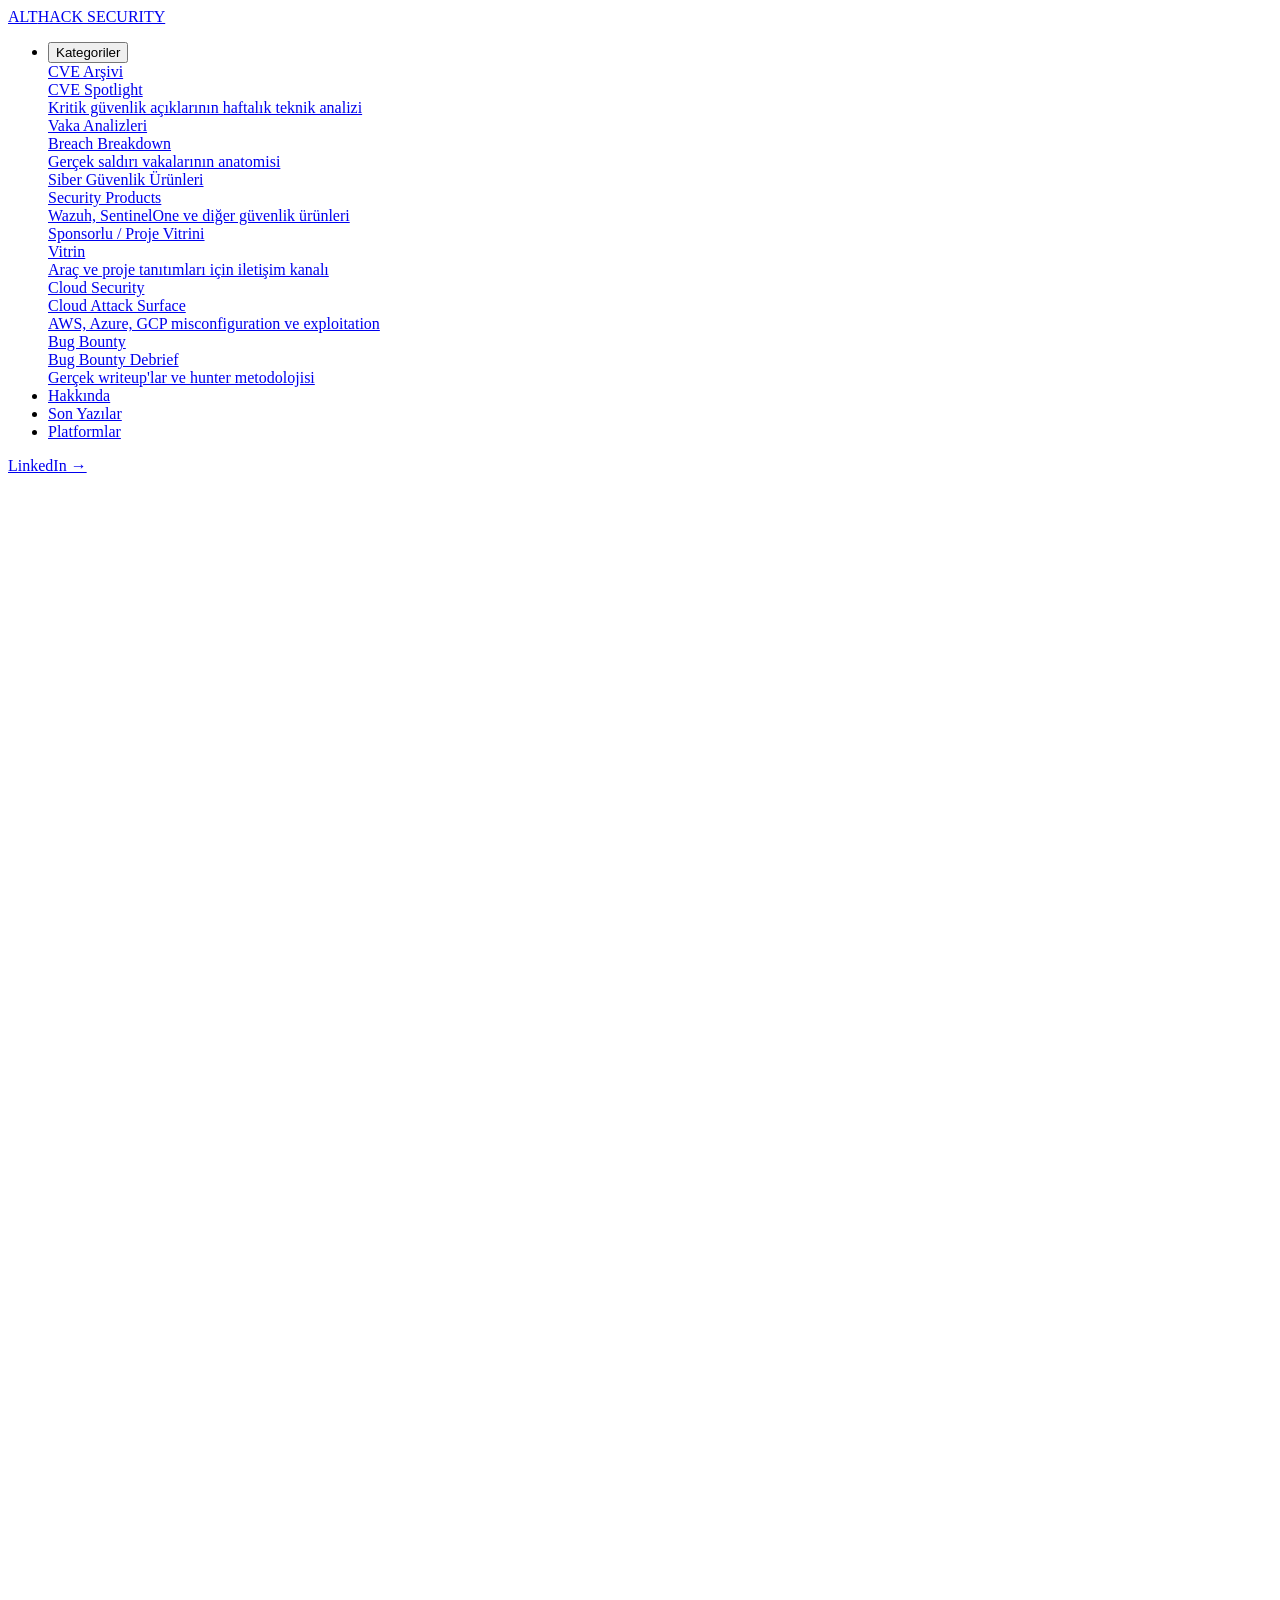
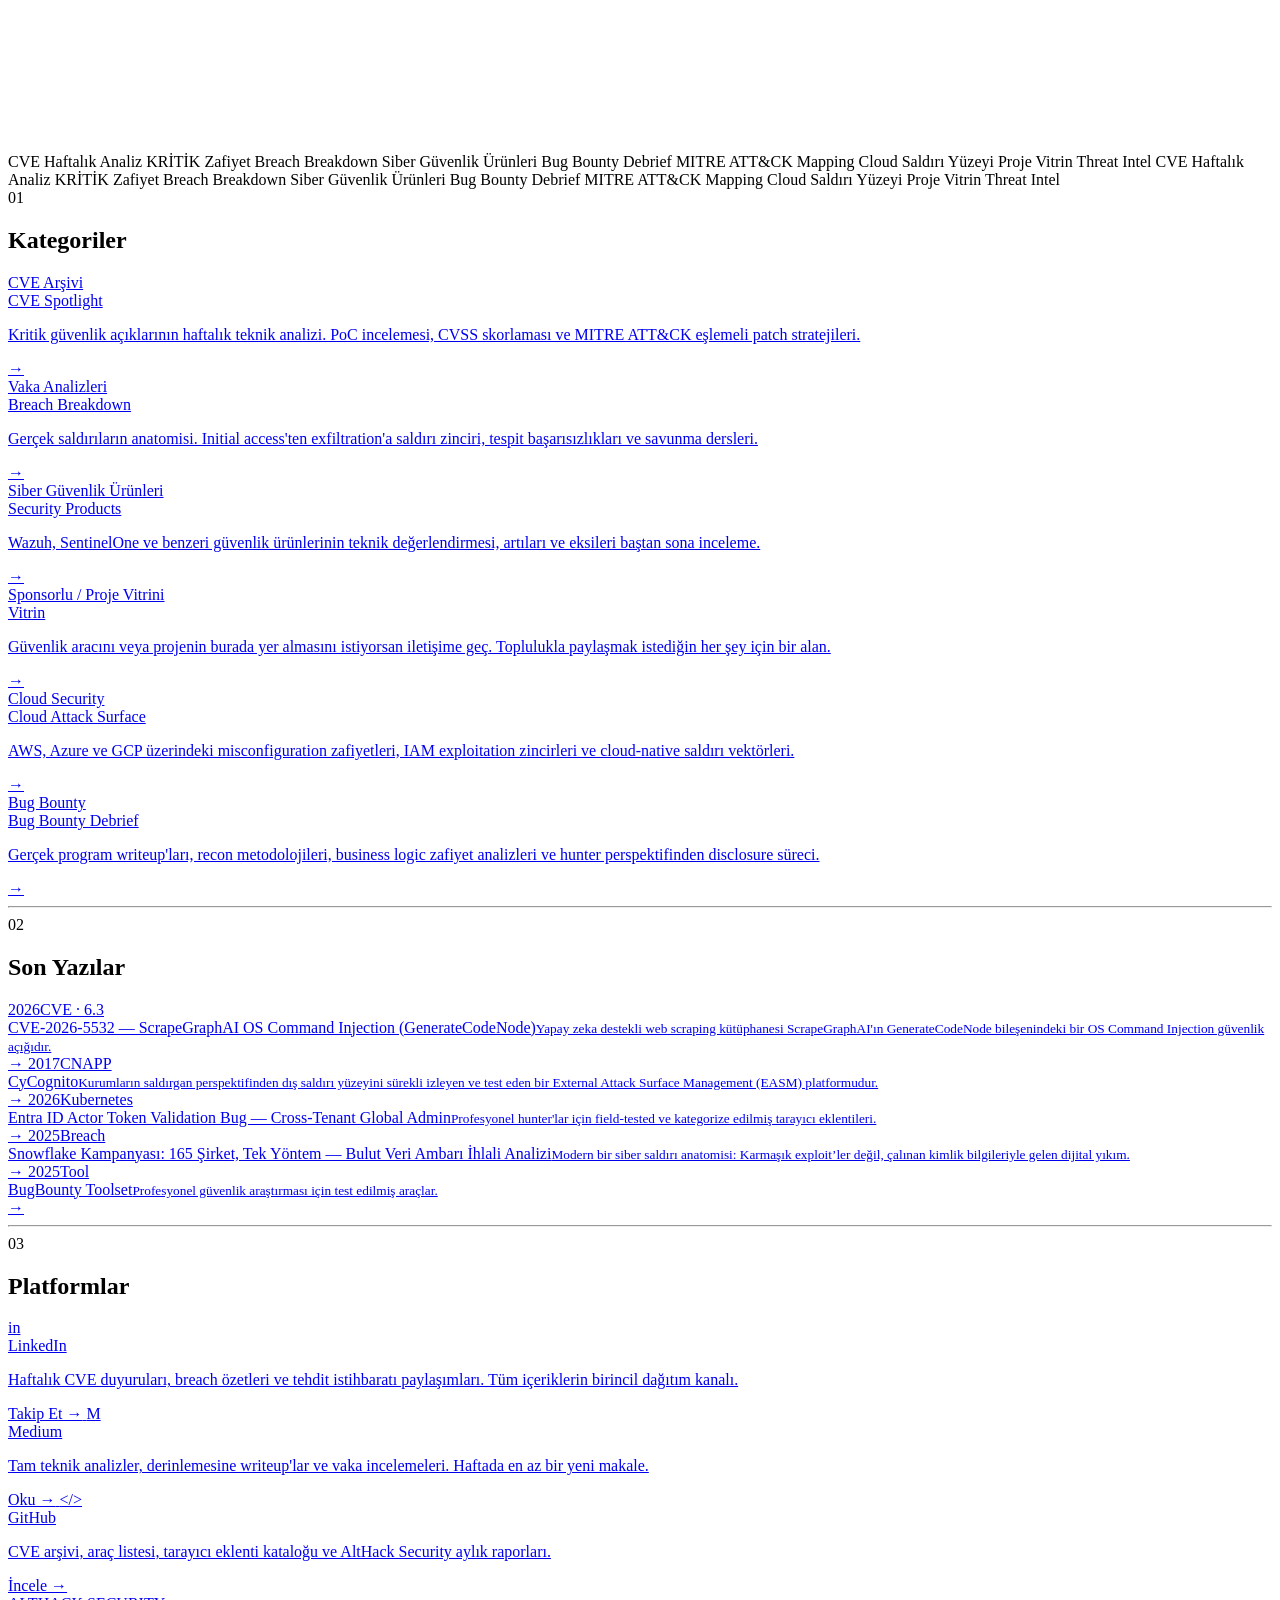
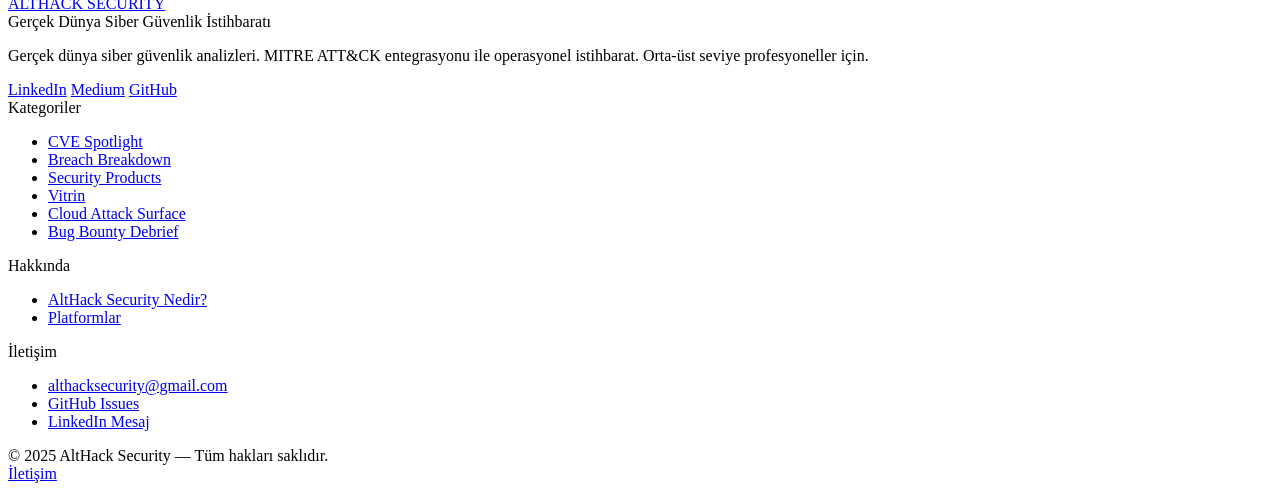
==== commit cd1bcbf1: "Add files via upload" ====
--- a/index.html
+++ b/index.html
@@ -3,737 +3,232 @@
 <head>
   <meta charset="UTF-8">
   <meta name="viewport" content="width=device-width, initial-scale=1.0">
-  <title>AltHack — Real-World Cybersecurity Intelligence</title>
-  <meta name="description" content="Gerçek dünya siber güvenlik analizleri. CVE Spotlight, Breach Breakdown, Red/Blue Team, Cloud Security ve Bug Bounty writeup'ları.">
-  <meta name="keywords" content="siber güvenlik, cybersecurity, CVE analizi, red team, blue team, bug bounty, cloud security, althack">
-  <meta name="author" content="AltHack">
+  <title>AltHack Security — Gerçek Dünya Siber Güvenlik İstihbaratı</title>
+  <meta name="description" content="CVE analizi, breach vaka incelemeleri, siber güvenlik ürünleri, cloud güvenlik ve bug bounty writeup'ları.">
   <meta name="robots" content="index, follow">
   <link rel="canonical" href="https://althacksec.github.io/">
   <meta property="og:type" content="website">
   <meta property="og:url" content="https://althacksec.github.io/">
-  <meta property="og:title" content="AltHack — Real-World Cybersecurity Intelligence">
-  <meta property="og:description" content="Real-world cybersecurity intelligence. CVE, breach analysis, red/blue team and bug bounty.">
-  <meta property="og:locale" content="tr_TR">
-  <meta property="og:site_name" content="AltHack">
-  <meta name="twitter:card" content="summary_large_image">
-  <script type="application/ld+json">{"@context":"https://schema.org","@type":"Organization","name":"AltHack","url":"https://althacksec.github.io","description":"Real-World Cybersecurity Intelligence","sameAs":["https://linkedin.com/company/althack","https://medium.com/@althacksec","https://github.com/althacksec"]}</script>
+  <meta property="og:title" content="AltHack Security — Gerçek Dünya Siber Güvenlik İstihbaratı">
+  <meta property="og:image" content="https://raw.githubusercontent.com/althacksec/althacksec.github.io/main/profile.jpg">
+  <link rel="icon" type="image/jpeg" href="https://raw.githubusercontent.com/althacksec/althacksec.github.io/main/profile.jpg">
   <link rel="preconnect" href="https://fonts.googleapis.com">
   <link rel="preconnect" href="https://fonts.gstatic.com" crossorigin>
-  <link href="https://fonts.googleapis.com/css2?family=Space+Mono:wght@400;700&family=Syne:wght@400;600;700;800&family=Inter:wght@300;400;500&display=swap" rel="stylesheet">
+  <link href="https://fonts.googleapis.com/css2?family=JetBrains+Mono:wght@300;400;500;700&family=Bebas+Neue&family=DM+Sans:wght@300;400;500;600&display=swap" rel="stylesheet">
+  <link rel="stylesheet" href="css/style.css">
   <style>
-    :root{
-      --bg:#06080f;
-      --bg2:#0a0e1a;
-      --bg3:#0f1424;
-      --accent:#e8a020;
-      --accent2:#ff6b35;
-      --accent-glow:rgba(232,160,32,0.15);
-      --text:#f0ece0;
-      --muted:#8a8070;
-      --dim:#3a3428;
-      --border:rgba(232,160,32,0.22);
-      --bdim:rgba(255,255,255,0.06);
-      --mono:'Space Mono',monospace;
-      --display:'Syne',sans-serif;
-      --body:'Inter',sans-serif;
-      --grad:linear-gradient(135deg,#e8a020 0%,#ff6b35 100%);
-    }
-    *,*::before,*::after{box-sizing:border-box;margin:0;padding:0}
-    html{scroll-behavior:smooth}
-    body{background:var(--bg);color:var(--text);font-family:var(--body);font-weight:300;line-height:1.7;overflow-x:hidden}
-
-    /* Subtle grid */
-    body::after{content:'';position:fixed;inset:0;background-image:linear-gradient(rgba(232,160,32,.018) 1px,transparent 1px),linear-gradient(90deg,rgba(232,160,32,.018) 1px,transparent 1px);background-size:72px 72px;pointer-events:none;z-index:0}
-
-    /* Warm glow */
-    .glow{position:fixed;width:800px;height:800px;background:radial-gradient(circle,rgba(232,160,32,.06) 0%,rgba(255,107,53,.03) 40%,transparent 70%);border-radius:50%;pointer-events:none;z-index:0;top:-300px;right:-300px;transition:transform .8s ease}
-    .glow2{position:fixed;width:500px;height:500px;background:radial-gradient(circle,rgba(255,107,53,.04) 0%,transparent 65%);border-radius:50%;pointer-events:none;z-index:0;bottom:-200px;left:-150px}
-
-    /* NAV */
-    nav{position:fixed;top:0;left:0;right:0;z-index:200;height:64px;padding:0 56px;display:flex;align-items:center;justify-content:space-between;background:rgba(6,8,15,.94);backdrop-filter:blur(24px);border-bottom:1px solid var(--bdim);transition:border-color .3s}
-    .nav-logo{font-family:var(--display);font-weight:800;font-size:1.2rem;letter-spacing:-.02em;text-decoration:none;color:var(--text);flex-shrink:0}
-    .nav-logo span{background:var(--grad);-webkit-background-clip:text;-webkit-text-fill-color:transparent;background-clip:text}
-    .nav-links{display:flex;gap:4px;list-style:none;align-items:center}
-    .nav-links>li>a{font-family:var(--mono);font-size:.68rem;color:var(--muted);text-decoration:none;letter-spacing:.08em;text-transform:uppercase;padding:8px 14px;display:block;transition:color .2s;white-space:nowrap}
-    .nav-links>li>a:hover{color:var(--accent)}
-
-    /* DROPDOWN */
-    .nd{position:relative}
-    .nd-btn{font-family:var(--mono);font-size:.68rem;color:var(--muted);letter-spacing:.08em;text-transform:uppercase;padding:8px 14px;display:flex;align-items:center;gap:6px;cursor:pointer;transition:color .2s;background:none;border:none;white-space:nowrap}
-    .nd-btn:hover,.nd.open .nd-btn{color:var(--accent)}
-    .chev{width:10px;height:6px;display:inline-block;position:relative;transition:transform .25s;flex-shrink:0}
-    .chev::before,.chev::after{content:'';position:absolute;top:50%;width:6px;height:1px;background:currentColor;transition:transform .25s}
-    .chev::before{left:0;transform:translateY(-50%) rotate(35deg)}
-    .chev::after{right:0;transform:translateY(-50%) rotate(-35deg)}
-    .nd.open .chev::before{transform:translateY(-50%) rotate(-35deg)}
-    .nd.open .chev::after{transform:translateY(-50%) rotate(35deg)}
-    .dm{position:absolute;top:calc(100% + 12px);left:50%;transform:translateX(-50%);background:var(--bg2);border:1px solid var(--border);padding:8px;display:none;grid-template-columns:1fr 1fr;gap:2px;z-index:300;box-shadow:0 24px 60px rgba(0,0,0,.7),0 0 40px rgba(232,160,32,.06);min-width:580px}
-    .dm.single{grid-template-columns:1fr;min-width:380px}
-    .dm::before{content:'';position:absolute;top:-6px;left:50%;transform:translateX(-50%);width:10px;height:6px;background:var(--border);clip-path:polygon(50% 0%,0% 100%,100% 100%)}
-    .nd.open .dm{display:grid}
-    .di{display:block;text-decoration:none;padding:16px 18px;border:1px solid transparent;transition:background .2s,border-color .2s}
-    .di:hover{background:var(--bg3);border-color:var(--bdim)}
-    .di-tag{font-family:var(--mono);font-size:.58rem;color:var(--accent);letter-spacing:.12em;text-transform:uppercase;margin-bottom:4px;display:flex;align-items:center;gap:6px}
-    .di-tag::before{content:'';width:4px;height:4px;background:var(--accent);border-radius:50%;flex-shrink:0}
-    .di-title{font-family:var(--display);font-weight:600;font-size:.875rem;color:var(--text);margin-bottom:3px}
-    .di-desc{font-size:.75rem;color:var(--dim);line-height:1.5}
-
-    /* LANG */
-    .lang{display:flex;align-items:center;gap:2px;border:1px solid var(--bdim);padding:2px}
-    .lang-btn{font-family:var(--mono);font-size:.62rem;letter-spacing:.1em;color:var(--dim);background:none;border:none;padding:6px 10px;cursor:pointer;transition:all .2s;text-transform:uppercase}
-    .lang-btn.active{background:var(--grad);color:#06080f;font-weight:700}
-    .lang-btn:not(.active):hover{color:var(--accent)}
-    .nav-cta{font-family:var(--mono);font-size:.68rem;letter-spacing:.08em;text-transform:uppercase;text-decoration:none;color:var(--accent);border:1px solid var(--accent);padding:9px 20px;transition:all .2s;white-space:nowrap;flex-shrink:0}
-    .nav-cta:hover{background:var(--accent);color:#06080f}
-    .nav-right{display:flex;align-items:center;gap:14px}
-
-    /* HERO */
-    .hero{position:relative;z-index:1;min-height:100vh;display:grid;grid-template-columns:1fr 400px;align-items:center;gap:60px;max-width:1280px;margin:0 auto;padding:120px 56px 80px}
-    .hero-tag{display:inline-flex;align-items:center;gap:10px;font-family:var(--mono);font-size:.68rem;color:var(--accent);letter-spacing:.14em;text-transform:uppercase;margin-bottom:36px;opacity:0;animation:fadeUp .6s ease .1s forwards}
-    .hero-tag::before{content:'';width:28px;height:1px;background:var(--accent)}
-    .hero-h1{font-family:var(--display);font-weight:800;font-size:clamp(3.5rem,9vw,7rem);line-height:.92;letter-spacing:-.04em;margin-bottom:32px;opacity:0;animation:fadeUp .6s ease .2s forwards}
-    .hero-h1 .solid{color:var(--text)}
-    .hero-h1 .outline{color:transparent;-webkit-text-stroke:2px var(--accent)}
-    .hero-desc{font-size:1rem;color:var(--muted);max-width:480px;line-height:1.85;margin-bottom:48px;opacity:0;animation:fadeUp .6s ease .3s forwards}
+    /* Hero — index only */
+    .hero{position:relative;z-index:1;min-height:100vh;display:grid;grid-template-columns:1fr 420px;align-items:center;gap:60px;max-width:1300px;margin:0 auto;padding:120px 52px 80px}
+    .hero-eyebrow{display:inline-flex;align-items:center;gap:12px;font-family:var(--mono);font-size:.64rem;color:var(--cyan);letter-spacing:.16em;text-transform:uppercase;margin-bottom:28px;opacity:0;animation:fadeUp .6s ease .1s forwards}
+    .hero-eyebrow::before{content:'';width:32px;height:1px;background:var(--cyan)}
+    .hero-eyebrow::after{content:'';width:8px;height:8px;border:1px solid var(--cyan);transform:rotate(45deg);animation:spin 4s linear infinite}
+    .hero-h1{font-family:var(--display);font-size:clamp(5rem,12vw,10rem);line-height:.88;letter-spacing:.04em;margin-bottom:28px;opacity:0;animation:fadeUp .6s ease .2s forwards}
+    .hero-h1 .line1{color:var(--text);display:block}
+    .hero-h1 .line2{display:block;background:var(--grad);-webkit-background-clip:text;-webkit-text-fill-color:transparent;background-clip:text}
+    .hero-h1 .line3{color:transparent;-webkit-text-stroke:2px var(--dim);display:block}
+    .hero-sub{font-family:var(--mono);font-size:.72rem;color:var(--cyan);letter-spacing:.1em;text-transform:uppercase;margin-bottom:20px;opacity:0;animation:fadeUp .6s ease .25s forwards}
+    .hero-desc{font-size:.975rem;color:var(--muted);max-width:500px;line-height:1.9;margin-bottom:48px;opacity:0;animation:fadeUp .6s ease .3s forwards}
     .hero-actions{display:flex;gap:14px;flex-wrap:wrap;opacity:0;animation:fadeUp .6s ease .4s forwards}
-    .btn-p{font-family:var(--mono);font-size:.72rem;letter-spacing:.1em;text-transform:uppercase;text-decoration:none;color:#06080f;background:var(--grad);padding:15px 30px;display:inline-block;transition:opacity .2s;font-weight:700}
+    .btn-p{font-family:var(--mono);font-size:.7rem;letter-spacing:.1em;text-transform:uppercase;text-decoration:none;color:#050810;background:var(--grad);padding:14px 28px;display:inline-block;transition:opacity .2s;font-weight:700}
     .btn-p:hover{opacity:.85}
-    .btn-g{font-family:var(--mono);font-size:.72rem;letter-spacing:.1em;text-transform:uppercase;text-decoration:none;color:var(--muted);background:transparent;padding:15px 30px;border:1px solid var(--bdim);display:inline-block;transition:all .2s}
-    .btn-g:hover{border-color:var(--accent);color:var(--accent)}
-
-    /* TERMINAL */
-    .terminal{background:var(--bg2);border:1px solid var(--border);box-shadow:0 0 40px rgba(232,160,32,.08);font-family:var(--mono);font-size:.75rem;opacity:0;animation:fadeUp .7s ease .5s forwards}
+    .btn-g{font-family:var(--mono);font-size:.7rem;letter-spacing:.1em;text-transform:uppercase;text-decoration:none;color:var(--muted);background:transparent;padding:14px 28px;border:1px solid var(--bdim);display:inline-block;transition:all .2s}
+    .btn-g:hover{border-color:var(--cyan);color:var(--cyan)}
+    .hero-stats{display:grid;grid-template-columns:repeat(3,1fr);gap:2px;margin-top:48px;opacity:0;animation:fadeUp .6s ease .5s forwards}
+    .hs{background:var(--bg2);border:1px solid var(--bdim);padding:16px 18px}
+    .hs-num{font-family:var(--display);font-size:2rem;background:var(--grad);-webkit-background-clip:text;-webkit-text-fill-color:transparent;background-clip:text;line-height:1}
+    .hs-lbl{font-family:var(--mono);font-size:.58rem;color:var(--text);letter-spacing:.1em;text-transform:uppercase;margin-top:4px}
+    /* Terminal */
+    .terminal{background:var(--bg2);border:1px solid var(--border);box-shadow:0 0 60px rgba(0,212,255,.08),inset 0 0 40px rgba(0,0,0,.3);font-family:var(--mono);font-size:.74rem;opacity:0;animation:fadeUp .7s ease .5s forwards;position:relative}
+    .terminal::before{content:'';position:absolute;top:-1px;left:0;right:0;height:2px;background:var(--grad)}
     .tbar{background:var(--bg3);padding:12px 18px;display:flex;align-items:center;gap:8px;border-bottom:1px solid var(--bdim)}
     .dot{width:10px;height:10px;border-radius:50%}
     .dr{background:#ff5f57}.dy{background:#ffbd2e}.dg{background:#28ca41}
-    .ttl{margin-left:8px;font-size:.62rem;color:var(--dim);letter-spacing:.05em}
-    .tbody{padding:24px 20px;line-height:2}
+    .ttl{margin-left:8px;font-size:.6rem;color:var(--muted);letter-spacing:.06em}
+    .tbody{padding:24px 20px;line-height:2.1}
     .tl{display:flex;gap:10px}
-    .tp{color:var(--accent)}.tc{color:var(--text)}.tb{height:10px}
-    .ty{color:#e8a020}.tg{color:#28ca41}.tr2{color:#ff6b35}
-    .cur{display:inline-block;width:8px;height:14px;background:var(--accent);vertical-align:middle;animation:blink 1.1s step-end infinite}
-    @keyframes blink{0%,100%{opacity:1}50%{opacity:0}}
-
-    /* TICKER */
-    .ticker-w{position:relative;z-index:1;border-top:1px solid rgba(232,160,32,.1);border-bottom:1px solid rgba(232,160,32,.1);background:rgba(10,14,26,.8);overflow:hidden;padding:14px 0}
-    .ticker{display:flex;white-space:nowrap;animation:tick 32s linear infinite}
-    .ti{font-family:var(--mono);font-size:.65rem;color:var(--dim);letter-spacing:.1em;text-transform:uppercase;padding:0 40px;border-right:1px solid var(--bdim);flex-shrink:0}
-    .ti span{color:var(--accent)}
-    @keyframes tick{from{transform:translateX(0)}to{transform:translateX(-50%)}}
-
-    /* SECTIONS */
-    .sw{position:relative;z-index:1;max-width:1280px;margin:0 auto;padding:100px 56px}
-    .sh{display:flex;align-items:baseline;gap:20px;margin-bottom:56px}
-    .sn{font-family:var(--mono);font-size:.65rem;color:var(--accent);letter-spacing:.12em}
-    .st{font-family:var(--display);font-weight:800;font-size:clamp(1.8rem,3.5vw,2.8rem);letter-spacing:-.03em}
-    .sr{flex:1;height:1px;background:var(--bdim)}
-
-    /* CATEGORIES */
-    .cg{display:grid;grid-template-columns:repeat(3,1fr);gap:2px}
-    .cc{background:var(--bg2);border:1px solid var(--bdim);padding:40px 36px 52px;text-decoration:none;color:inherit;display:block;position:relative;overflow:hidden;transition:background .25s,border-color .25s,box-shadow .25s;cursor:pointer}
-    .cc::after{content:'';position:absolute;top:0;left:0;right:0;height:2px;background:var(--grad);transform:scaleX(0);transform-origin:left;transition:transform .3s ease}
-    .cc:hover{background:var(--bg3);border-color:var(--border);box-shadow:0 8px 40px rgba(232,160,32,.08)}
-    .cc:hover::after{transform:scaleX(1)}
-    .cl{font-family:var(--mono);font-size:.62rem;color:var(--accent);letter-spacing:.14em;text-transform:uppercase;margin-bottom:18px;display:flex;align-items:center;gap:8px}
-    .cl::before{content:'';width:5px;height:5px;background:var(--accent);border-radius:50%}
-    .cn{font-family:var(--display);font-weight:700;font-size:1.35rem;letter-spacing:-.02em;margin-bottom:12px;color:var(--text)}
-    .cd{font-size:.875rem;color:var(--muted);line-height:1.75}
-    .ca{position:absolute;bottom:32px;right:32px;font-family:var(--mono);font-size:.75rem;color:var(--dim);transition:color .25s,transform .25s}
-    .cc:hover .ca{color:var(--accent);transform:translate(4px,-2px)}
-
-    /* POSTS */
-    .pg{display:flex;flex-direction:column;gap:2px}
-    .pr{display:grid;grid-template-columns:100px 80px 1fr auto;align-items:center;gap:28px;padding:24px 32px;background:var(--bg2);border:1px solid var(--bdim);text-decoration:none;color:inherit;transition:background .2s,border-color .2s,box-shadow .2s}
-    .pr:hover{background:var(--bg3);border-color:var(--border);box-shadow:0 4px 24px rgba(232,160,32,.07)}
-    .pd{font-family:var(--mono);font-size:.62rem;color:var(--dim);letter-spacing:.04em}
-    .pb{font-family:var(--mono);font-size:.58rem;color:var(--accent);border:1px solid rgba(232,160,32,.4);padding:3px 9px;letter-spacing:.08em;text-transform:uppercase;white-space:nowrap}
-    .pt{font-family:var(--display);font-weight:600;font-size:.975rem;letter-spacing:-.01em;color:var(--text)}
-    .pt small{display:block;font-family:var(--body);font-weight:300;font-size:.8rem;color:var(--muted);margin-top:3px}
-    .pa{font-family:var(--mono);font-size:.72rem;color:var(--dim);transition:color .2s,transform .2s}
-    .pr:hover .pa{color:var(--accent);transform:translateX(5px)}
-
-    /* PLATFORMS */
-    .plr{display:grid;grid-template-columns:repeat(3,1fr);gap:2px}
-    .plc{background:var(--bg2);border:1px solid var(--bdim);padding:40px 36px;text-decoration:none;color:inherit;display:block;transition:background .25s,border-color .25s,box-shadow .25s}
-    .plc:hover{background:var(--bg3);border-color:var(--border);box-shadow:0 8px 40px rgba(232,160,32,.07)}
-    .pi{font-family:var(--mono);font-size:1.6rem;color:var(--accent);margin-bottom:20px;display:block}
-    .pn{font-family:var(--display);font-weight:700;font-size:1.2rem;margin-bottom:10px;color:var(--text)}
-    .plde{font-size:.875rem;color:var(--muted);line-height:1.7;margin-bottom:20px}
-    .pll{font-family:var(--mono);font-size:.65rem;color:var(--accent);letter-spacing:.08em;text-transform:uppercase}
-
-    /* DIVIDER */
-    .dv{position:relative;z-index:1;max-width:1280px;margin:0 auto;padding:0 56px}
-    .dv hr{border:none;border-top:1px solid var(--bdim)}
-
-    /* FOOTER */
-    footer{position:relative;z-index:1;background:var(--bg2);border-top:1px solid rgba(232,160,32,.1)}
-    .fi{max-width:1280px;margin:0 auto;padding:64px 56px 40px}
-    .fm{display:grid;grid-template-columns:280px 1fr;gap:80px;margin-bottom:56px}
-    .flogo{font-family:var(--display);font-weight:800;font-size:1.6rem;letter-spacing:-.02em;color:var(--text);text-decoration:none;display:block;margin-bottom:10px}
-    .flogo span{background:var(--grad);-webkit-background-clip:text;-webkit-text-fill-color:transparent;background-clip:text}
-    .ftag{font-family:var(--mono);font-size:.62rem;color:var(--dim);letter-spacing:.1em;text-transform:uppercase;margin-bottom:24px}
-    .fdesc{font-size:.875rem;color:var(--muted);line-height:1.8;margin-bottom:28px}
-    .fsl{display:flex;gap:10px;flex-wrap:wrap}
-    .fsl a{font-family:var(--mono);font-size:.62rem;color:var(--muted);text-decoration:none;border:1px solid var(--bdim);padding:7px 14px;letter-spacing:.08em;text-transform:uppercase;transition:all .2s}
-    .fsl a:hover{border-color:var(--accent);color:var(--accent)}
-    .fcols{display:grid;grid-template-columns:repeat(3,1fr);gap:40px}
-    .fct{font-family:var(--mono);font-size:.62rem;color:var(--accent);letter-spacing:.12em;text-transform:uppercase;margin-bottom:20px;padding-bottom:10px;border-bottom:1px solid var(--bdim)}
-    .fc ul{list-style:none}
-    .fc ul li{margin-bottom:12px}
-    .fc ul li a{font-size:.875rem;color:var(--muted);text-decoration:none;transition:color .2s;display:flex;align-items:center;gap:8px}
-    .fc ul li a::before{content:'';width:0;height:1px;background:var(--accent);transition:width .2s;flex-shrink:0}
-    .fc ul li a:hover{color:var(--text)}
-    .fc ul li a:hover::before{width:12px}
-    .fb{border-top:1px solid var(--bdim);padding-top:24px;display:flex;justify-content:space-between;align-items:center}
-    .fcopy{font-family:var(--mono);font-size:.62rem;color:var(--dim)}
-    .flegal{display:flex;gap:24px}
-    .flegal a{font-family:var(--mono);font-size:.62rem;color:var(--dim);text-decoration:none;transition:color .2s}
-    .flegal a:hover{color:var(--accent)}
-
-    /* PAGES */
-    .page{display:none;position:relative;z-index:1;min-height:100vh}
-    .page.active{display:block}
-    .ph{max-width:1280px;margin:0 auto;padding:140px 56px 80px}
-    .ptag{font-family:var(--mono);font-size:.68rem;color:var(--accent);letter-spacing:.14em;text-transform:uppercase;margin-bottom:24px;display:flex;align-items:center;gap:10px}
-    .ptag::before{content:'';width:28px;height:1px;background:var(--accent)}
-    .ph1{font-family:var(--display);font-weight:800;font-size:clamp(2.5rem,6vw,5rem);letter-spacing:-.04em;line-height:1;margin-bottom:24px}
-    .psub{font-size:1.1rem;color:var(--muted);max-width:560px;line-height:1.8}
-    .asects{max-width:1280px;margin:0 auto;padding:0 56px 100px;display:flex;flex-direction:column;gap:2px}
-    .ab{background:var(--bg2);border:1px solid var(--bdim);padding:48px 52px;position:relative;overflow:hidden}
-    .ab::before{content:'';position:absolute;left:0;top:0;bottom:0;width:3px;background:var(--grad)}
-    .abl{font-family:var(--mono);font-size:.62rem;color:var(--accent);letter-spacing:.14em;text-transform:uppercase;margin-bottom:16px}
-    .abt{font-family:var(--display);font-weight:700;font-size:1.8rem;letter-spacing:-.02em;margin-bottom:20px;color:var(--text)}
-    .abx{font-size:.975rem;color:var(--muted);line-height:1.9;max-width:720px}
-    .abx p{margin-bottom:16px}
-    .abx strong{color:var(--text);font-weight:500}
-    .avs{display:grid;grid-template-columns:repeat(3,1fr);gap:2px;margin-top:24px}
-    .av{background:var(--bg3);padding:24px;border:1px solid var(--bdim)}
-    .avn{font-family:var(--mono);font-size:.62rem;color:var(--accent);margin-bottom:8px}
-    .avt{font-family:var(--display);font-weight:700;font-size:1rem;margin-bottom:8px}
-    .avd{font-size:.8rem;color:var(--muted);line-height:1.6}
-
-    /* CATEGORY PAGE */
-    .cat-page-hero{max-width:1280px;margin:0 auto;padding:140px 56px 60px}
-    .cat-badge{display:inline-flex;align-items:center;gap:8px;font-family:var(--mono);font-size:.62rem;color:var(--accent);letter-spacing:.14em;text-transform:uppercase;margin-bottom:24px}
-    .cat-badge::before{content:'';width:28px;height:1px;background:var(--accent)}
-    .cat-page-title{font-family:var(--display);font-weight:800;font-size:clamp(2.5rem,6vw,5rem);letter-spacing:-.04em;line-height:1;margin-bottom:20px}
-    .cat-page-desc{font-size:1rem;color:var(--muted);max-width:580px;line-height:1.85;margin-bottom:48px}
-    .cat-page-content{max-width:1280px;margin:0 auto;padding:0 56px 100px}
-
-    /* COMING SOON BOX */
-    .coming-soon{background:var(--bg2);border:1px solid var(--bdim);padding:80px 56px;text-align:center;position:relative;overflow:hidden}
-    .coming-soon::before{content:'';position:absolute;top:0;left:0;right:0;height:2px;background:var(--grad)}
-    .cs-label{font-family:var(--mono);font-size:.65rem;color:var(--accent);letter-spacing:.15em;text-transform:uppercase;margin-bottom:24px}
-    .cs-title{font-family:var(--display);font-weight:800;font-size:2rem;letter-spacing:-.03em;margin-bottom:16px}
-    .cs-desc{font-size:.95rem;color:var(--muted);max-width:480px;margin:0 auto 36px;line-height:1.8}
-    .cs-links{display:flex;gap:12px;justify-content:center;flex-wrap:wrap}
-    .cs-link{font-family:var(--mono);font-size:.68rem;letter-spacing:.08em;text-transform:uppercase;text-decoration:none;padding:12px 24px;transition:all .2s}
-    .cs-link.primary{background:var(--grad);color:#06080f;font-weight:700}
-    .cs-link.primary:hover{opacity:.85}
-    .cs-link.ghost{border:1px solid var(--bdim);color:var(--muted)}
-    .cs-link.ghost:hover{border-color:var(--accent);color:var(--accent)}
-
-    /* CAT POSTS LIST */
-    .cat-posts{display:flex;flex-direction:column;gap:2px;margin-bottom:32px}
-    .cat-post-item{display:grid;grid-template-columns:120px 1fr auto;align-items:center;gap:28px;padding:28px 36px;background:var(--bg2);border:1px solid var(--bdim);text-decoration:none;color:inherit;transition:background .2s,border-color .2s,box-shadow .2s;position:relative;overflow:hidden}
-    .cat-post-item::before{content:'';position:absolute;left:0;top:0;bottom:0;width:2px;background:var(--grad);transform:scaleY(0);transform-origin:bottom;transition:transform .25s ease}
-    .cat-post-item:hover{background:var(--bg3);border-color:var(--border);box-shadow:0 4px 32px rgba(232,160,32,.09)}
-    .cat-post-item:hover::before{transform:scaleY(1)}
-    .cpi-meta{display:flex;flex-direction:column;gap:6px}
-    .cpi-date{font-family:var(--mono);font-size:.6rem;color:var(--dim);letter-spacing:.05em}
-    .cpi-badge{font-family:var(--mono);font-size:.56rem;color:var(--accent);border:1px solid rgba(232,160,32,.35);padding:2px 8px;letter-spacing:.08em;text-transform:uppercase;display:inline-block;width:fit-content}
-    .cpi-content{}
-    .cpi-title{font-family:var(--display);font-weight:700;font-size:1.05rem;letter-spacing:-.01em;color:var(--text);margin-bottom:5px}
-    .cpi-sub{font-size:.82rem;color:var(--muted);line-height:1.55}
-    .cpi-arrow{font-family:var(--mono);font-size:.8rem;color:var(--dim);transition:color .2s,transform .2s;flex-shrink:0}
-    .cat-post-item:hover .cpi-arrow{color:var(--accent);transform:translateX(5px)}
-
-    /* REVEAL */
-    .rv{opacity:0;transform:translateY(20px);transition:opacity .55s ease,transform .55s ease}
-    .rv.vis{opacity:1;transform:translateY(0)}
-    @keyframes fadeUp{to{opacity:1;transform:translateY(0)}}
-
-    /* RESPONSIVE */
+    .tp{color:var(--cyan)}.tc{color:var(--text)}.ty{color:var(--orange)}.tg{color:var(--green)}.tr2{color:var(--red)}
+    .cur{display:inline-block;width:8px;height:14px;background:var(--cyan);vertical-align:middle;animation:blink 1.1s step-end infinite}
     @media(max-width:1100px){.hero{grid-template-columns:1fr}.terminal{display:none}}
-    @media(max-width:900px){.cg{grid-template-columns:1fr 1fr}.fm{grid-template-columns:1fr;gap:40px}.fcols{grid-template-columns:1fr 1fr}}
-    @media(max-width:768px){
-      nav{padding:0 24px}
-      .nav-links{display:none}
-      .hero{padding:100px 24px 60px}
-      .sw{padding:64px 24px}
-      .cg,.plr{grid-template-columns:1fr}
-      .pr{grid-template-columns:1fr auto}
-      .pd,.pb{display:none}
-      .fi{padding:40px 24px 32px}
-      .fcols{grid-template-columns:1fr 1fr}
-      .fb{flex-direction:column;gap:16px;text-align:center}
-      .flegal{flex-wrap:wrap;justify-content:center}
-      .dv,.cat-page-hero,.cat-page-content{padding-left:24px;padding-right:24px}
-      .ph,.asects{padding-left:24px;padding-right:24px}
-      .avs{grid-template-columns:1fr}
-      .coming-soon{padding:48px 24px}
-      .cs-links{flex-direction:column;align-items:center}
-      .cat-post-item{grid-template-columns:1fr auto;gap:16px}
-      .cpi-meta{display:none}
-    }
+    @media(max-width:768px){.hero{padding:100px 20px 60px}}
   </style>
 </head>
 <body>
 <div class="glow" id="glowOrb"></div>
 <div class="glow2"></div>
+<div class="glow3"></div>
 
 <!-- NAV -->
 <nav id="mainNav">
-  <a href="#" class="nav-logo" onclick="showPage('home');return false;"><span>ALT</span>Hack</a>
-  <ul class="nav-links" id="navLinks">
+  <a href="index.html" class="nav-logo"><span class="alt">ALT</span>HACK<span class="sec">&nbsp;SECURITY</span></a>
+  <ul class="nav-links">
     <li class="nd" id="dCat">
-      <button class="nd-btn" onclick="toggleDD('dCat')">
-        <span data-i18n="nav.categories">Kategoriler</span>
-        <span class="chev"></span>
-      </button>
+      <button class="nd-btn" onclick="toggleDD('dCat')">Kategoriler <span class="chev"></span></button>
       <div class="dm">
-        <a href="#" class="di" onclick="closeDD();showCatPage('cve');return false;">
-          <div class="di-tag" data-i18n="cat.cve.label">CVE Arşivi</div>
-          <div class="di-title">CVE Spotlight</div>
-          <div class="di-desc" data-i18n="cat.cve.short">Kritik güvenlik açıklarının haftalık teknik analizi</div>
-        </a>
-        <a href="#" class="di" onclick="closeDD();showCatPage('breach');return false;">
-          <div class="di-tag" data-i18n="cat.breach.label">Vaka Analizleri</div>
-          <div class="di-title">Breach Breakdown</div>
-          <div class="di-desc" data-i18n="cat.breach.short">Gerçek saldırı vakalarının anatomisi</div>
-        </a>
-        <a href="#" class="di" onclick="closeDD();showCatPage('redblue');return false;">
-          <div class="di-tag" data-i18n="cat.redblue.label">Red &amp; Blue Team</div>
-          <div class="di-title">Red/Blue Debrief</div>
-          <div class="di-desc" data-i18n="cat.redblue.short">Saldırgan vs savunmacı teknik senaryolar</div>
-        </a>
-        <a href="#" class="di" onclick="closeDD();showCatPage('tool');return false;">
-          <div class="di-tag" data-i18n="cat.tool.label">Araçlar</div>
-          <div class="di-title">Tool in the Wild</div>
-          <div class="di-desc" data-i18n="cat.tool.short">Güvenlik araçlarının gerçek senaryolarda kullanımı</div>
-        </a>
-        <a href="#" class="di" onclick="closeDD();showCatPage('cloud');return false;">
-          <div class="di-tag" data-i18n="cat.cloud.label">Cloud Security</div>
-          <div class="di-title">Cloud Attack Surface</div>
-          <div class="di-desc" data-i18n="cat.cloud.short">AWS, Azure, GCP misconfiguration ve exploitation</div>
-        </a>
-        <a href="#" class="di" onclick="closeDD();showCatPage('bugbounty');return false;">
-          <div class="di-tag" data-i18n="cat.bugbounty.label">Bug Bounty</div>
-          <div class="di-title">Bug Bounty Debrief</div>
-          <div class="di-desc" data-i18n="cat.bugbounty.short">Gerçek writeup'lar ve hunter metodolojisi</div>
-        </a>
+        <a href="cve.html" class="di"><div class="di-tag">CVE Arşivi</div><div class="di-title">CVE Spotlight</div><div class="di-desc">Kritik güvenlik açıklarının haftalık teknik analizi</div></a>
+        <a href="breach.html" class="di"><div class="di-tag">Vaka Analizleri</div><div class="di-title">Breach Breakdown</div><div class="di-desc">Gerçek saldırı vakalarının anatomisi</div></a>
+        <a href="products.html" class="di"><div class="di-tag">Siber Güvenlik Ürünleri</div><div class="di-title">Security Products</div><div class="di-desc">Wazuh, SentinelOne ve diğer güvenlik ürünleri</div></a>
+        <a href="vitrin.html" class="di"><div class="di-tag">Sponsorlu / Proje Vitrini</div><div class="di-title">Vitrin</div><div class="di-desc">Araç ve proje tanıtımları için iletişim kanalı</div></a>
+        <a href="cloud.html" class="di"><div class="di-tag">Cloud Security</div><div class="di-title">Cloud Attack Surface</div><div class="di-desc">AWS, Azure, GCP misconfiguration ve exploitation</div></a>
+        <a href="bugbounty.html" class="di"><div class="di-tag">Bug Bounty</div><div class="di-title">Bug Bounty Debrief</div><div class="di-desc">Gerçek writeup'lar ve hunter metodolojisi</div></a>
       </div>
     </li>
-    <li class="nd" id="dAbout">
-      <button class="nd-btn" onclick="toggleDD('dAbout')">
-        <span data-i18n="nav.about">Hakkında</span>
-        <span class="chev"></span>
-      </button>
-      <div class="dm single">
-        <a href="#" class="di" onclick="closeDD();showPage('vizyon');return false;">
-          <div class="di-tag" data-i18n="about.vision.label">Vizyon</div>
-          <div class="di-title" data-i18n="about.vision.title">Vizyon</div>
-          <div class="di-desc" data-i18n="about.vision.short">AltHack'in uzun vadeli hedefi ve ilkeleri</div>
-        </a>
-        <a href="#" class="di" onclick="closeDD();showPage('misyon');return false;">
-          <div class="di-tag" data-i18n="about.mission.label">Misyon</div>
-          <div class="di-title" data-i18n="about.mission.title">Misyon</div>
-          <div class="di-desc" data-i18n="about.mission.short">Neden varız, ne yapıyoruz, kime hitap ediyoruz</div>
-        </a>
-        <a href="#" class="di" onclick="closeDD();showPage('about');return false;">
-          <div class="di-tag" data-i18n="about.platform.label">Platform</div>
-          <div class="di-title" data-i18n="about.platform.title">AltHack Nedir?</div>
-          <div class="di-desc" data-i18n="about.platform.short">Platform açıklaması, ekosistem ve değerler</div>
-        </a>
-      </div>
-    </li>
-    <li><a href="#" data-i18n="nav.latest" onclick="scrollTo2('latest');return false;">Son Yazılar</a></li>
-    <li><a href="#" data-i18n="nav.platforms" onclick="scrollTo2('platforms');return false;">Platformlar</a></li>
+    <li><a href="about.html">Hakkında</a></li>
+    <li><a href="#latest">Son Yazılar</a></li>
+    <li><a href="#platforms">Platformlar</a></li>
   </ul>
   <div class="nav-right">
-    <div class="lang">
-      <button class="lang-btn active" id="btnTR" onclick="setLang('tr')">TR</button>
-      <button class="lang-btn" id="btnEN" onclick="setLang('en')">EN</button>
-    </div>
-    <a href="https://linkedin.com/company/althack" target="_blank" rel="noopener noreferrer" class="nav-cta" data-i18n="nav.cta">LinkedIn &#8594;</a>
+    <a href="https://linkedin.com/company/althack" target="_blank" rel="noopener noreferrer" class="nav-cta">LinkedIn →</a>
   </div>
 </nav>
 
-<!-- ═══ HOME ═══ -->
-<div id="page-home" class="page active">
-  <section class="hero">
-    <div>
-      <div class="hero-tag" data-i18n="hero.tag">Real-World Cybersecurity Intelligence</div>
-      <h1 class="hero-h1"><span class="solid">ALT</span><br><span class="outline">Hack<span class="cur" style="margin-left:6px;"></span></span></h1>
-      <p class="hero-desc" data-i18n="hero.desc">Gerçek dünya siber güvenlik analizleri. CVE, breach vakası, red/blue team ve bug bounty — klişesiz, teknik derinlikte. Orta-üst seviye profesyoneller ve kurumsal ekipler için.</p>
-      <div class="hero-actions">
-        <a href="#" class="btn-p" onclick="scrollTo2('latest');return false;" data-i18n="hero.cta1">Son Analizler</a>
-        <a href="https://medium.com/@althacksec" target="_blank" rel="noopener noreferrer" class="btn-g" data-i18n="hero.cta2">Medium'da Oku &#8594;</a>
+<!-- HERO -->
+<section class="hero">
+  <div>
+    <div class="hero-eyebrow">Gerçek Dünya Siber Güvenlik İstihbaratı</div>
+    <h1 class="hero-h1">
+      <span class="line1">ALT</span>
+      <span class="line2">HACK</span>
+      <span class="line3">SECURITY<span class="cur" style="margin-left:8px;"></span></span>
+    </h1>
+    <div class="hero-sub">// Operasyonel İstihbarat. Teknik Derinlik. Gerçek Vakalar.</div>
+    <p class="hero-desc">CVE analizi, breach vaka incelemeleri, siber güvenlik ürün değerlendirmeleri, cloud güvenlik ve bug bounty writeup'ları. Orta-üst seviye güvenlik profesyonelleri için.</p>
+    <div class="hero-actions">
+      <a href="#latest" class="btn-p">Son Analizler</a>
+      <a href="https://medium.com/@althacksec" target="_blank" rel="noopener noreferrer" class="btn-g">Medium'da Oku →</a>
+    </div>
+    <div class="hero-stats">
+      <div class="hs"><div class="hs-num">6</div><div class="hs-lbl">Kategori</div></div>
+      <div class="hs"><div class="hs-num">3</div><div class="hs-lbl">Platform</div></div>
+      <div class="hs"><div class="hs-num">∞</div><div class="hs-lbl">Ücretsiz</div></div>
+    </div>
+  </div>
+  <div class="terminal" aria-hidden="true">
+    <div class="tbar">
+      <div class="dot dr"></div><div class="dot dy"></div><div class="dot dg"></div>
+      <span class="ttl">althack-security — threat-intel</span>
+    </div>
+    <div class="tbody">
+      <div id="cve-output">
+        <div class="tl"><span class="tp">$</span><span class="tc">&nbsp;althack --scan live --feed nvd</span></div>
+        <div style="height:8px"></div>
+        <div class="tl"><span class="ty">[ TARAMA ]</span><span class="tc">&nbsp;NVD feed başlatılıyor...</span></div>
       </div>
-    </div>
-    <div class="terminal" aria-hidden="true">
-      <div class="tbar"><div class="dot dr"></div><div class="dot dy"></div><div class="dot dg"></div><span class="ttl">althack — threat-intel</span></div>
-      <div class="tbody">
-        <div class="tl"><span class="tp">$</span><span class="tc">&nbsp;althack --scan weekly</span></div>
-        <div class="tb"></div>
-        <div class="tl"><span class="ty">[ INFO ] Scanning CVE feeds...</span></div>
-        <div class="tl"><span class="tg">[ FOUND ] CVE-2025-0432 — CRITICAL</span></div>
-        <div class="tl"><span class="tg">[ FOUND ] CVE-2025-1187 — HIGH</span></div>
-        <div class="tl"><span class="tr2">[ ALERT ] Active exploitation detected</span></div>
-        <div class="tb"></div>
-        <div class="tl"><span class="tp">$</span><span class="tc">&nbsp;althack --breach latest</span></div>
-        <div class="tb"></div>
-        <div class="tl"><span class="ty">[ ANALYZING ] Attack chain...</span></div>
-        <div class="tl"><span class="tg">[ COMPLETE ] Report ready</span></div>
-        <div class="tb"></div>
-        <div class="tl"><span class="tp">$</span><span class="tc">&nbsp;<span class="cur"></span></span></div>
-      </div>
-    </div>
-  </section>
-
-  <div class="ticker-w" aria-hidden="true">
-    <div class="ticker">
-      <span class="ti"><span>CVE</span>&nbsp;<span data-i18n="ticker.weekly">Haftalık Analiz</span></span>
-      <span class="ti"><span>Breach</span>&nbsp;Breakdown</span>
-      <span class="ti"><span>Red Team</span>&nbsp;<span data-i18n="ticker.scenarios">Senaryoları</span></span>
-      <span class="ti"><span>Blue Team</span>&nbsp;<span data-i18n="ticker.defense">Savunma</span></span>
-      <span class="ti"><span>Cloud</span>&nbsp;Attack Surface</span>
-      <span class="ti"><span>Bug Bounty</span>&nbsp;Writeup</span>
-      <span class="ti"><span>Threat</span>&nbsp;Intel</span>
-      <span class="ti"><span>CVE</span>&nbsp;<span data-i18n="ticker.weekly">Haftalık Analiz</span></span>
-      <span class="ti"><span>Breach</span>&nbsp;Breakdown</span>
-      <span class="ti"><span>Red Team</span>&nbsp;<span data-i18n="ticker.scenarios">Senaryoları</span></span>
-      <span class="ti"><span>Blue Team</span>&nbsp;<span data-i18n="ticker.defense">Savunma</span></span>
-      <span class="ti"><span>Cloud</span>&nbsp;Attack Surface</span>
-      <span class="ti"><span>Bug Bounty</span>&nbsp;Writeup</span>
-      <span class="ti"><span>Threat</span>&nbsp;Intel</span>
-    </div>
-  </div>
-
-  <div class="sw" id="categories">
-    <div class="sh"><span class="sn">01</span><h2 class="st" data-i18n="nav.categories">Kategoriler</h2><div class="sr"></div></div>
-    <div class="cg">
-      <a href="#" class="cc rv" onclick="showCatPage('cve');return false;">
-        <div class="cl" data-i18n="cat.cve.label">CVE Arşivi</div>
-        <div class="cn">CVE Spotlight</div>
-        <p class="cd" data-i18n="cat.cve.desc">Kritik güvenlik açıklarının teknik analizi. PoC incelemesi, etki değerlendirmesi ve patch stratejileri. Her hafta güncel.</p>
-        <span class="ca">&#8594;</span>
-      </a>
-      <a href="#" class="cc rv" onclick="showCatPage('breach');return false;">
-        <div class="cl" data-i18n="cat.breach.label">Vaka Analizleri</div>
-        <div class="cn">Breach Breakdown</div>
-        <p class="cd" data-i18n="cat.breach.desc">Gerçek dünya siber saldırılarının anatomisi. Saldırı zinciri, başarısızlık noktaları ve kurumsal savunma dersleri.</p>
-        <span class="ca">&#8594;</span>
-      </a>
-      <a href="#" class="cc rv" onclick="showCatPage('redblue');return false;">
-        <div class="cl" data-i18n="cat.redblue.label">Red &amp; Blue Team</div>
-        <div class="cn">Red/Blue Debrief</div>
-        <p class="cd" data-i18n="cat.redblue.desc">Saldırgan ve savunmacı perspektifinin teknik karşılaşması. Gerçek pentest senaryoları ve SOC yanıt analizleri.</p>
-        <span class="ca">&#8594;</span>
-      </a>
-      <a href="#" class="cc rv" onclick="showCatPage('tool');return false;">
-        <div class="cl" data-i18n="cat.tool.label">Araçlar</div>
-        <div class="cn">Tool in the Wild</div>
-        <p class="cd" data-i18n="cat.tool.desc">Güvenlik araçlarının teorisi değil, gerçek senaryolardaki kullanımı. Çıktılar, limitler ve profesyonel notlar.</p>
-        <span class="ca">&#8594;</span>
-      </a>
-      <a href="#" class="cc rv" onclick="showCatPage('cloud');return false;">
-        <div class="cl" data-i18n="cat.cloud.label">Cloud Security</div>
-        <div class="cn">Cloud Attack Surface</div>
-        <p class="cd" data-i18n="cat.cloud.desc">AWS, Azure ve GCP üzerindeki misconfiguration zafiyetleri, IAM exploitation ve cloud-native saldırı vektörleri.</p>
-        <span class="ca">&#8594;</span>
-      </a>
-      <a href="#" class="cc rv" onclick="showCatPage('bugbounty');return false;">
-        <div class="cl" data-i18n="cat.bugbounty.label">Bug Bounty</div>
-        <div class="cn">Bug Bounty Debrief</div>
-        <p class="cd" data-i18n="cat.bugbounty.desc">Gerçek program writeup'ları, recon metodolojileri ve hunter perspektifinden business logic zafiyet analizleri.</p>
-        <span class="ca">&#8594;</span>
-      </a>
-    </div>
-  </div>
-
-  <div class="dv"><hr></div>
-
-  <div class="sw" id="latest">
-    <div class="sh"><span class="sn">02</span><h2 class="st" data-i18n="nav.latest">Son Yazılar</h2><div class="sr"></div></div>
-    <div class="pg">
-      <a href="https://medium.com/@fuysaal/siber-g%C3%BCvenlik-reg%C3%BClasyonlar%C4%B1-nedir-0412d4e09e80" target="_blank" rel="noopener noreferrer" class="pr rv"><span class="pd">2025</span><span class="pb">CVE</span><div class="pt" data-i18n="post.cve.title">İlk CVE Spotlight yayında<small data-i18n="post.cve.sub">Kritik bir güvenlik açığının teknik analizi — PoC, etki ve patch stratejisi</small></div><span class="pa">&#8594;</span></a>
-      <a href="https://medium.com/@fuysaal/siber-g%C3%BCvenlik-reg%C3%BClasyonlar%C4%B1-nedir-0412d4e09e80" target="_blank" rel="noopener noreferrer" class="pr rv"><span class="pd">2025</span><span class="pb">Breach</span><div class="pt" data-i18n="post.breach.title">Breach Breakdown — Gerçek bir vaka<small data-i18n="post.breach.sub">Attack chain anatomisi, başarısızlık noktaları ve kurumsal dersler</small></div><span class="pa">&#8594;</span></a>
-      <a href="https://medium.com/@fuysaal/siber-g%C3%BCvenlik-reg%C3%BClasyonlar%C4%B1-nedir-0412d4e09e80" target="_blank" rel="noopener noreferrer" class="pr rv"><span class="pd">2025</span><span class="pb">Tool</span><div class="pt" data-i18n="post.tool.title">Tool in the Wild — Gerçek Senaryo<small data-i18n="post.tool.sub">Bir güvenlik aracının production ortamındaki kullanım analizi</small></div><span class="pa">&#8594;</span></a>
-      <a href="https://medium.com/@fuysaal/siber-g%C3%BCvenlik-reg%C3%BClasyonlar%C4%B1-nedir-0412d4e09e80" target="_blank" rel="noopener noreferrer" class="pr rv"><span class="pd">2025</span><span class="pb">Cloud</span><div class="pt" data-i18n="post.cloud.title">Cloud Attack Surface — Misconfiguration<small data-i18n="post.cloud.sub">AWS IAM exploitation zinciri ve savunma stratejisi</small></div><span class="pa">&#8594;</span></a>
-    </div>
-  </div>
-
-  <div class="dv"><hr></div>
-
-  <div class="sw" id="platforms">
-    <div class="sh"><span class="sn">03</span><h2 class="st" data-i18n="nav.platforms">Platformlar</h2><div class="sr"></div></div>
-    <div class="plr">
-      <a href="https://linkedin.com/company/althack" target="_blank" rel="noopener noreferrer" class="plc rv"><span class="pi">in</span><div class="pn">LinkedIn</div><p class="plde" data-i18n="platform.li.desc">CVE duyuruları, vaka özetleri ve teknik paylaşımlar. İçeriklerin keşif ve dağıtım kapısı.</p><span class="pll" data-i18n="platform.li.cta">Takip et &#8594;</span></a>
-      <a href="https://medium.com/@althacksec" target="_blank" rel="noopener noreferrer" class="plc rv"><span class="pi">M</span><div class="pn">Medium</div><p class="plde" data-i18n="platform.medium.desc">Tam teknik analizler, writeup'lar ve derinlemesine vaka incelemeleri.</p><span class="pll" data-i18n="platform.medium.cta">Oku &#8594;</span></a>
-      <a href="https://github.com/althacksec" target="_blank" rel="noopener noreferrer" class="plc rv"><span class="pi">&lt;/&gt;</span><div class="pn">GitHub</div><p class="plde" data-i18n="platform.github.desc">CVE arşivi, araç listesi, metodoloji dökümanları Kalıcı referans noktası.</p><span class="pll" data-i18n="platform.github.cta">İncele &#8594;</span></a>
-    </div>
+      <div style="height:10px"></div>
+      <div class="tl"><span class="tp">$</span><span class="tc">&nbsp;althack --feed breach --status</span></div>
+      <div style="height:8px"></div>
+      <div class="tl"><span class="ty">[ BEKLENİYOR ]</span><span class="tc">&nbsp;BEKLENİYOR...</span></div>
+      <div class="tl"><span class="ty">[ HAZIRLANDI ]</span><span class="tc">&nbsp;Snowflake; 165 Şirket, Tek Yöntem. </span></div>
+      <div class="tl"><span class="ty">[ HAZIRLANDI ]</span><span class="tc">&nbsp;TeamPCP Tedarik Zinciri İhlali</span></div>
+      <div style="height:8px"></div>
+      <div class="tl"><span class="tp">$</span><span class="tc">&nbsp;<span class="cur"></span></span></div>
+    </div>
+  </div>
+</section>
+
+<!-- TICKER -->
+<div class="ticker-w" aria-hidden="true">
+  <div class="ticker">
+    <span class="ti"><span>CVE</span>&nbsp;Haftalık Analiz</span>
+    <span class="ti red"><span>KRİTİK</span>&nbsp;Zafiyet</span>
+    <span class="ti"><span>Breach</span>&nbsp;Breakdown</span>
+    <span class="ti"><span>Siber Güvenlik</span>&nbsp;Ürünleri</span>
+    <span class="ti grn"><span>Bug Bounty</span>&nbsp;Debrief</span>
+    <span class="ti"><span>MITRE</span>&nbsp;ATT&CK Mapping</span>
+    <span class="ti"><span>Cloud</span>&nbsp;Saldırı Yüzeyi</span>
+    <span class="ti"><span>Proje</span>&nbsp;Vitrin</span>
+    <span class="ti"><span>Threat</span>&nbsp;Intel</span>
+    <span class="ti"><span>CVE</span>&nbsp;Haftalık Analiz</span>
+    <span class="ti red"><span>KRİTİK</span>&nbsp;Zafiyet</span>
+    <span class="ti"><span>Breach</span>&nbsp;Breakdown</span>
+    <span class="ti"><span>Siber Güvenlik</span>&nbsp;Ürünleri</span>
+    <span class="ti grn"><span>Bug Bounty</span>&nbsp;Debrief</span>
+    <span class="ti"><span>MITRE</span>&nbsp;ATT&CK Mapping</span>
+    <span class="ti"><span>Cloud</span>&nbsp;Saldırı Yüzeyi</span>
+    <span class="ti"><span>Proje</span>&nbsp;Vitrin</span>
+    <span class="ti"><span>Threat</span>&nbsp;Intel</span>
   </div>
 </div>
 
-<!-- ═══ CATEGORY PAGES ═══ -->
-
-<!-- CVE -->
-<div id="page-cat-cve" class="page">
-  <div class="cat-page-hero">
-    <div class="cat-badge" data-i18n="cat.cve.label">CVE Arşivi</div>
-    <h1 class="cat-page-title">CVE Spotlight</h1>
-    <p class="cat-page-desc" data-i18n="cat.cve.pagedesc">Kritik güvenlik açıklarının haftalık teknik analizi. PoC incelemesi, CVSS değerlendirmesi, etki analizi ve patch stratejileri. Teori değil, operasyonel bilgi.</p>
-  </div>
-  <div class="cat-page-content">
-    <div class="cat-posts rv">
-      <a href="https://medium.com/@fuysaal/siber-g%C3%BCvenlik-reg%C3%BClasyonlar%C4%B1-nedir-0412d4e09e80" target="_blank" rel="noopener noreferrer" class="cat-post-item">
-        <div class="cpi-meta"><span class="cpi-date">2025</span><span class="cpi-badge">CVE</span></div>
-        <div class="cpi-content"><div class="cpi-title">Siber Güvenlik Regülasyonları Nedir?</div><div class="cpi-sub">Yasal çerçeveler, uyumluluk gereksinimleri ve kurumsal güvenlik stratejisine etkileri</div></div>
-        <span class="cpi-arrow">&#8594;</span>
-      </a>
-      <a href="https://medium.com/@fuysaal/siber-g%C3%BCvenlik-reg%C3%BClasyonlar%C4%B1-nedir-0412d4e09e80" target="_blank" rel="noopener noreferrer" class="cat-post-item">
-        <div class="cpi-meta"><span class="cpi-date">2025</span><span class="cpi-badge">CVE</span></div>
-        <div class="cpi-content"><div class="cpi-title">Siber Güvenlik Regülasyonları Nedir?</div><div class="cpi-sub">Yasal çerçeveler, uyumluluk gereksinimleri ve kurumsal güvenlik stratejisine etkileri</div></div>
-        <span class="cpi-arrow">&#8594;</span>
-      </a>
-      <a href="https://medium.com/@fuysaal/siber-g%C3%BCvenlik-reg%C3%BClasyonlar%C4%B1-nedir-0412d4e09e80" target="_blank" rel="noopener noreferrer" class="cat-post-item">
-        <div class="cpi-meta"><span class="cpi-date">2025</span><span class="cpi-badge">CVE</span></div>
-        <div class="cpi-content"><div class="cpi-title">Siber Güvenlik Regülasyonları Nedir?</div><div class="cpi-sub">Yasal çerçeveler, uyumluluk gereksinimleri ve kurumsal güvenlik stratejisine etkileri</div></div>
-        <span class="cpi-arrow">&#8594;</span>
-      </a>
-    </div>
-    <div class="coming-soon rv">
-      <div class="cs-label" data-i18n="cs.label">Daha Fazlası Yakında</div>
-      <div class="cs-title" data-i18n="cs.title">Yeni içerikler hazırlanıyor</div>
-      <p class="cs-desc" data-i18n="cs.cve.desc">CVE Spotlight analizleri Medium'da yayınlanacak ve buraya arşivlenecek. LinkedIn'i takip ederek ilk yayın bildirimini alabilirsin.</p>
-      <div class="cs-links">
-        <a href="https://linkedin.com/company/althack" target="_blank" rel="noopener noreferrer" class="cs-link primary" data-i18n="cs.follow">LinkedIn'de Takip Et</a>
-        <a href="https://medium.com/@althacksec" target="_blank" rel="noopener noreferrer" class="cs-link ghost" data-i18n="cs.medium">Medium'a Git &#8594;</a>
-      </div>
-    </div>
+<!-- CATEGORIES -->
+<div class="sw" id="categories">
+  <div class="sh"><span class="sn">01</span><h2 class="st">Kategoriler</h2><div class="sr"></div></div>
+  <div class="cg">
+    <a href="cve.html" class="cc rv"><div class="cl">CVE Arşivi</div><div class="cn">CVE Spotlight</div><p class="cd">Kritik güvenlik açıklarının haftalık teknik analizi. PoC incelemesi, CVSS skorlaması ve MITRE ATT&CK eşlemeli patch stratejileri.</p><span class="ca">→</span></a>
+    <a href="breach.html" class="cc rv"><div class="cl">Vaka Analizleri</div><div class="cn">Breach Breakdown</div><p class="cd">Gerçek saldırıların anatomisi. Initial access'ten exfiltration'a saldırı zinciri, tespit başarısızlıkları ve savunma dersleri.</p><span class="ca">→</span></a>
+    <a href="products.html" class="cc rv"><div class="cl">Siber Güvenlik Ürünleri</div><div class="cn">Security Products</div><p class="cd">Wazuh, SentinelOne ve benzeri güvenlik ürünlerinin teknik değerlendirmesi, artıları ve eksileri baştan sona inceleme.</p><span class="ca">→</span></a>
+    <a href="vitrin.html" class="cc rv"><div class="cl">Sponsorlu / Proje Vitrini</div><div class="cn">Vitrin</div><p class="cd">Güvenlik aracını veya projenin burada yer almasını istiyorsan iletişime geç. Toplulukla paylaşmak istediğin her şey için bir alan.</p><span class="ca">→</span></a>
+    <a href="cloud.html" class="cc rv"><div class="cl">Cloud Security</div><div class="cn">Cloud Attack Surface</div><p class="cd">AWS, Azure ve GCP üzerindeki misconfiguration zafiyetleri, IAM exploitation zincirleri ve cloud-native saldırı vektörleri.</p><span class="ca">→</span></a>
+    <a href="bugbounty.html" class="cc rv"><div class="cl">Bug Bounty</div><div class="cn">Bug Bounty Debrief</div><p class="cd">Gerçek program writeup'ları, recon metodolojileri, business logic zafiyet analizleri ve hunter perspektifinden disclosure süreci.</p><span class="ca">→</span></a>
   </div>
 </div>
 
-<!-- BREACH -->
-<div id="page-cat-breach" class="page">
-  <div class="cat-page-hero">
-    <div class="cat-badge" data-i18n="cat.breach.label">Vaka Analizleri</div>
-    <h1 class="cat-page-title">Breach Breakdown</h1>
-    <p class="cat-page-desc" data-i18n="cat.breach.pagedesc">Gerçek dünya siber saldırılarının tam anatomisi. Initial access'ten data exfiltration'a saldırı zinciri, tespit başarısızlıkları ve kurumsal savunma dersleri.</p>
-  </div>
-  <div class="cat-page-content">
-    <div class="cat-posts rv">
-      <a href="https://medium.com/@fuysaal/siber-g%C3%BCvenlik-reg%C3%BClasyonlar%C4%B1-nedir-0412d4e09e80" target="_blank" rel="noopener noreferrer" class="cat-post-item">
-        <div class="cpi-meta"><span class="cpi-date">2025</span><span class="cpi-badge">Breach</span></div>
-        <div class="cpi-content"><div class="cpi-title">Siber Güvenlik Regülasyonları Nedir?</div><div class="cpi-sub">Yasal çerçeveler, uyumluluk gereksinimleri ve kurumsal güvenlik stratejisine etkileri</div></div>
-        <span class="cpi-arrow">&#8594;</span>
-      </a>
-      <a href="https://medium.com/@fuysaal/siber-g%C3%BCvenlik-reg%C3%BClasyonlar%C4%B1-nedir-0412d4e09e80" target="_blank" rel="noopener noreferrer" class="cat-post-item">
-        <div class="cpi-meta"><span class="cpi-date">2025</span><span class="cpi-badge">Breach</span></div>
-        <div class="cpi-content"><div class="cpi-title">Siber Güvenlik Regülasyonları Nedir?</div><div class="cpi-sub">Yasal çerçeveler, uyumluluk gereksinimleri ve kurumsal güvenlik stratejisine etkileri</div></div>
-        <span class="cpi-arrow">&#8594;</span>
-      </a>
-      <a href="https://medium.com/@fuysaal/siber-g%C3%BCvenlik-reg%C3%BClasyonlar%C4%B1-nedir-0412d4e09e80" target="_blank" rel="noopener noreferrer" class="cat-post-item">
-        <div class="cpi-meta"><span class="cpi-date">2025</span><span class="cpi-badge">Breach</span></div>
-        <div class="cpi-content"><div class="cpi-title">Siber Güvenlik Regülasyonları Nedir?</div><div class="cpi-sub">Yasal çerçeveler, uyumluluk gereksinimleri ve kurumsal güvenlik stratejisine etkileri</div></div>
-        <span class="cpi-arrow">&#8594;</span>
-      </a>
-    </div>
-    <div class="coming-soon rv">
-      <div class="cs-label" data-i18n="cs.label">Daha Fazlası Yakında</div>
-      <div class="cs-title" data-i18n="cs.title">Yeni içerikler hazırlanıyor</div>
-      <p class="cs-desc" data-i18n="cs.breach.desc">Gerçek vaka analizleri Medium'da yayınlanacak ve buraya arşivlenecek. LinkedIn'de duyuru için takipte kal.</p>
-      <div class="cs-links">
-        <a href="https://linkedin.com/company/althack" target="_blank" rel="noopener noreferrer" class="cs-link primary" data-i18n="cs.follow">LinkedIn'de Takip Et</a>
-        <a href="https://medium.com/@althacksec" target="_blank" rel="noopener noreferrer" class="cs-link ghost" data-i18n="cs.medium">Medium'a Git &#8594;</a>
-      </div>
-    </div>
+<div class="dv"><hr></div>
+
+<!-- LATEST POSTS -->
+<div class="sw" id="latest">
+  <div class="sh"><span class="sn">02</span><h2 class="st">Son Yazılar</h2><div class="sr"></div></div>
+  <div class="pg">
+
+    <a href="https://github.com/althacksec/CVE_Spotlight/blob/main/CVE-2026-5532.md" target="_blank" rel="noopener noreferrer" class="pr rv">
+      <span class="pa">2026</span><span class="pb orange">CVE · 6.3</span>
+      <div class="pt">CVE-2026-5532 — ScrapeGraphAI OS Command Injection (GenerateCodeNode)<small>Yapay zeka destekli web scraping kütüphanesi ScrapeGraphAI'ın GenerateCodeNode bileşenindeki bir OS Command Injection güvenlik açığıdır.</small></div>
+      <span class="pa">→</span>
+    </a>
+    <a href="https://github.com/althacksec/Security_Products/blob/main/CyCognito.md" target="_blank" rel="noopener noreferrer" class="pr rv">
+      <span class="pa">2017</span><span class="pb red">CNAPP</span>
+      <div class="pt">CyCognito<small>Kurumların saldırgan perspektifinden dış saldırı yüzeyini sürekli izleyen ve test eden bir External Attack Surface Management (EASM) platformudur.</small></div>
+      <span class="pa">→</span>
+    </a>
+    <a href="https://github.com/althacksec/Cloud_Attack_Surface/blob/main/Entra_id_Actor_Token_cross_Tenant_Global_Admin.md" target="_blank" rel="noopener noreferrer" class="pr rv">
+      <span class="pa">2026</span><span class="pb --cyan">Kubernetes</span>
+      <div class="pt">Entra ID Actor Token Validation Bug — Cross-Tenant Global Admin<small>Profesyonel hunter'lar için field-tested ve kategorize edilmiş tarayıcı eklentileri.</small></div>
+      <span class="pa">→</span>
+    </a>
+    <a href="https://althacksec.medium.com/snowflake-kampanyas%C4%B1-165-%C5%9Firket-tek-y%C3%B6ntem-bulut-veri-ambar%C4%B1-i%CC%87hlali-analizi-01198be39fca"  target="_blank" rel="noopener noreferrer" class="pr rv">
+      <span class="pa">2025</span><span class="pb red">Breach</span>
+      <div class="pt">Snowflake Kampanyası: 165 Şirket, Tek Yöntem — Bulut Veri Ambarı İhlali Analizi<small>Modern bir siber saldırı anatomisi: Karmaşık exploit’ler değil, çalınan kimlik bilgileriyle gelen dijital yıkım.</small></div>
+      <span class="pa">→</span>
+    </a>
+    <a href="https://github.com/althacksec/BugBounty_Tools"  target="_blank" rel="noopener noreferrer" class="pr rv">
+      <span class="pa">2025</span><span class="pb green">Tool</span>
+      <div class="pt">BugBounty Toolset<small>Profesyonel güvenlik araştırması için test edilmiş araçlar.</small></div>
+      <span class="pa">→</span>
+    </a>
   </div>
 </div>
 
-<!-- RED/BLUE -->
-<div id="page-cat-redblue" class="page">
-  <div class="cat-page-hero">
-    <div class="cat-badge" data-i18n="cat.redblue.label">Red &amp; Blue Team</div>
-    <h1 class="cat-page-title">Red/Blue Debrief</h1>
-    <p class="cat-page-desc" data-i18n="cat.redblue.pagedesc">Saldırgan ve savunmacı perspektifinin karşı karşıya geldiği teknik senaryolar. Gerçek pentest debriefler, SOC incident response analizleri ve detection engineering notları.</p>
-  </div>
-  <div class="cat-page-content">
-    <div class="cat-posts rv">
-      <a href="https://medium.com/@fuysaal/siber-g%C3%BCvenlik-reg%C3%BClasyonlar%C4%B1-nedir-0412d4e09e80" target="_blank" rel="noopener noreferrer" class="cat-post-item">
-        <div class="cpi-meta"><span class="cpi-date">2025</span><span class="cpi-badge">Red/Blue</span></div>
-        <div class="cpi-content"><div class="cpi-title">Siber Güvenlik Regülasyonları Nedir?</div><div class="cpi-sub">Yasal çerçeveler, uyumluluk gereksinimleri ve kurumsal güvenlik stratejisine etkileri</div></div>
-        <span class="cpi-arrow">&#8594;</span>
-      </a>
-      <a href="https://medium.com/@fuysaal/siber-g%C3%BCvenlik-reg%C3%BClasyonlar%C4%B1-nedir-0412d4e09e80" target="_blank" rel="noopener noreferrer" class="cat-post-item">
-        <div class="cpi-meta"><span class="cpi-date">2025</span><span class="cpi-badge">Red/Blue</span></div>
-        <div class="cpi-content"><div class="cpi-title">Siber Güvenlik Regülasyonları Nedir?</div><div class="cpi-sub">Yasal çerçeveler, uyumluluk gereksinimleri ve kurumsal güvenlik stratejisine etkileri</div></div>
-        <span class="cpi-arrow">&#8594;</span>
-      </a>
-      <a href="https://medium.com/@fuysaal/siber-g%C3%BCvenlik-reg%C3%BClasyonlar%C4%B1-nedir-0412d4e09e80" target="_blank" rel="noopener noreferrer" class="cat-post-item">
-        <div class="cpi-meta"><span class="cpi-date">2025</span><span class="cpi-badge">Red/Blue</span></div>
-        <div class="cpi-content"><div class="cpi-title">Siber Güvenlik Regülasyonları Nedir?</div><div class="cpi-sub">Yasal çerçeveler, uyumluluk gereksinimleri ve kurumsal güvenlik stratejisine etkileri</div></div>
-        <span class="cpi-arrow">&#8594;</span>
-      </a>
-    </div>
-    <div class="coming-soon rv">
-      <div class="cs-label" data-i18n="cs.label">Daha Fazlası Yakında</div>
-      <div class="cs-title" data-i18n="cs.title">Yeni içerikler hazırlanıyor</div>
-      <p class="cs-desc" data-i18n="cs.redblue.desc">Red/Blue Debrief içerikleri Medium'da yayınlanacak. LinkedIn'i takip ederek güncel kal.</p>
-      <div class="cs-links">
-        <a href="https://linkedin.com/company/althack" target="_blank" rel="noopener noreferrer" class="cs-link primary" data-i18n="cs.follow">LinkedIn'de Takip Et</a>
-        <a href="https://medium.com/@althacksec" target="_blank" rel="noopener noreferrer" class="cs-link ghost" data-i18n="cs.medium">Medium'a Git &#8594;</a>
-      </div>
-    </div>
+<div class="dv"><hr></div>
+
+<!-- PLATFORMS -->
+<div class="sw" id="platforms">
+  <div class="sh"><span class="sn">03</span><h2 class="st">Platformlar</h2><div class="sr"></div></div>
+  <div class="plr">
+    <a href="https://linkedin.com/company/althack" target="_blank" rel="noopener noreferrer" class="plc rv">
+      <span class="pi">in</span><div class="pn">LinkedIn</div>
+      <p class="plde">Haftalık CVE duyuruları, breach özetleri ve tehdit istihbaratı paylaşımları. Tüm içeriklerin birincil dağıtım kanalı.</p>
+      <span class="pll">Takip Et →</span>
+    </a>
+    <a href="https://medium.com/@althacksec" target="_blank" rel="noopener noreferrer" class="plc rv">
+      <span class="pi">M</span><div class="pn">Medium</div>
+      <p class="plde">Tam teknik analizler, derinlemesine writeup'lar ve vaka incelemeleri. Haftada en az bir yeni makale.</p>
+      <span class="pll">Oku →</span>
+    </a>
+    <a href="https://github.com/althacksec" target="_blank" rel="noopener noreferrer" class="plc rv">
+      <span class="pi">&lt;/&gt;</span><div class="pn">GitHub</div>
+      <p class="plde">CVE arşivi, araç listesi, tarayıcı eklenti kataloğu ve AltHack Security aylık raporları.</p>
+      <span class="pll">İncele →</span>
+    </a>
   </div>
 </div>
 
-<!-- TOOL -->
-<div id="page-cat-tool" class="page">
-  <div class="cat-page-hero">
-    <div class="cat-badge" data-i18n="cat.tool.label">Araçlar</div>
-    <h1 class="cat-page-title">Tool in the Wild</h1>
-    <p class="cat-page-desc" data-i18n="cat.tool.pagedesc">Güvenlik araçlarının teorisi değil, gerçek ortamlardaki kullanımı. Çıktı analizi, edge case'ler, limitler ve profesyonel operasyonel notlar.</p>
-  </div>
-  <div class="cat-page-content">
-    <div class="cat-posts rv">
-      <a href="https://medium.com/@fuysaal/siber-g%C3%BCvenlik-reg%C3%BClasyonlar%C4%B1-nedir-0412d4e09e80" target="_blank" rel="noopener noreferrer" class="cat-post-item">
-        <div class="cpi-meta"><span class="cpi-date">2025</span><span class="cpi-badge">Tool</span></div>
-        <div class="cpi-content"><div class="cpi-title">Siber Güvenlik Regülasyonları Nedir?</div><div class="cpi-sub">Yasal çerçeveler, uyumluluk gereksinimleri ve kurumsal güvenlik stratejisine etkileri</div></div>
-        <span class="cpi-arrow">&#8594;</span>
-      </a>
-      <a href="https://medium.com/@fuysaal/siber-g%C3%BCvenlik-reg%C3%BClasyonlar%C4%B1-nedir-0412d4e09e80" target="_blank" rel="noopener noreferrer" class="cat-post-item">
-        <div class="cpi-meta"><span class="cpi-date">2025</span><span class="cpi-badge">Tool</span></div>
-        <div class="cpi-content"><div class="cpi-title">Siber Güvenlik Regülasyonları Nedir?</div><div class="cpi-sub">Yasal çerçeveler, uyumluluk gereksinimleri ve kurumsal güvenlik stratejisine etkileri</div></div>
-        <span class="cpi-arrow">&#8594;</span>
-      </a>
-      <a href="https://medium.com/@fuysaal/siber-g%C3%BCvenlik-reg%C3%BClasyonlar%C4%B1-nedir-0412d4e09e80" target="_blank" rel="noopener noreferrer" class="cat-post-item">
-        <div class="cpi-meta"><span class="cpi-date">2025</span><span class="cpi-badge">Tool</span></div>
-        <div class="cpi-content"><div class="cpi-title">Siber Güvenlik Regülasyonları Nedir?</div><div class="cpi-sub">Yasal çerçeveler, uyumluluk gereksinimleri ve kurumsal güvenlik stratejisine etkileri</div></div>
-        <span class="cpi-arrow">&#8594;</span>
-      </a>
-    </div>
-    <div class="coming-soon rv">
-      <div class="cs-label" data-i18n="cs.label">Daha Fazlası Yakında</div>
-      <div class="cs-title" data-i18n="cs.title">Yeni içerikler hazırlanıyor</div>
-      <p class="cs-desc" data-i18n="cs.tool.desc">Tool in the Wild serisi Medium'da yayınlanacak ve GitHub'da arşivlenecek. LinkedIn'i takip et.</p>
-      <div class="cs-links">
-        <a href="https://linkedin.com/company/althack" target="_blank" rel="noopener noreferrer" class="cs-link primary" data-i18n="cs.follow">LinkedIn'de Takip Et</a>
-        <a href="https://github.com/althacksec" target="_blank" rel="noopener noreferrer" class="cs-link ghost" data-i18n="cs.github">GitHub'a Git &#8594;</a>
-      </div>
-    </div>
-  </div>
-</div>
-
-<!-- CLOUD -->
-<div id="page-cat-cloud" class="page">
-  <div class="cat-page-hero">
-    <div class="cat-badge" data-i18n="cat.cloud.label">Cloud Security</div>
-    <h1 class="cat-page-title">Cloud Attack Surface</h1>
-    <p class="cat-page-desc" data-i18n="cat.cloud.pagedesc">AWS, Azure ve GCP üzerindeki misconfiguration zafiyetleri, IAM exploitation zincirleri ve cloud-native saldırı vektörleri. Saldırgan bakış açısıyla cloud güvenliği.</p>
-  </div>
-  <div class="cat-page-content">
-    <div class="cat-posts rv">
-      <a href="https://medium.com/@fuysaal/siber-g%C3%BCvenlik-reg%C3%BClasyonlar%C4%B1-nedir-0412d4e09e80" target="_blank" rel="noopener noreferrer" class="cat-post-item">
-        <div class="cpi-meta"><span class="cpi-date">2025</span><span class="cpi-badge">Cloud</span></div>
-        <div class="cpi-content"><div class="cpi-title">Siber Güvenlik Regülasyonları Nedir?</div><div class="cpi-sub">Yasal çerçeveler, uyumluluk gereksinimleri ve kurumsal güvenlik stratejisine etkileri</div></div>
-        <span class="cpi-arrow">&#8594;</span>
-      </a>
-      <a href="https://medium.com/@fuysaal/siber-g%C3%BCvenlik-reg%C3%BClasyonlar%C4%B1-nedir-0412d4e09e80" target="_blank" rel="noopener noreferrer" class="cat-post-item">
-        <div class="cpi-meta"><span class="cpi-date">2025</span><span class="cpi-badge">Cloud</span></div>
-        <div class="cpi-content"><div class="cpi-title">Siber Güvenlik Regülasyonları Nedir?</div><div class="cpi-sub">Yasal çerçeveler, uyumluluk gereksinimleri ve kurumsal güvenlik stratejisine etkileri</div></div>
-        <span class="cpi-arrow">&#8594;</span>
-      </a>
-      <a href="https://medium.com/@fuysaal/siber-g%C3%BCvenlik-reg%C3%BClasyonlar%C4%B1-nedir-0412d4e09e80" target="_blank" rel="noopener noreferrer" class="cat-post-item">
-        <div class="cpi-meta"><span class="cpi-date">2025</span><span class="cpi-badge">Cloud</span></div>
-        <div class="cpi-content"><div class="cpi-title">Siber Güvenlik Regülasyonları Nedir?</div><div class="cpi-sub">Yasal çerçeveler, uyumluluk gereksinimleri ve kurumsal güvenlik stratejisine etkileri</div></div>
-        <span class="cpi-arrow">&#8594;</span>
-      </a>
-    </div>
-    <div class="coming-soon rv">
-      <div class="cs-label" data-i18n="cs.label">Daha Fazlası Yakında</div>
-      <div class="cs-title" data-i18n="cs.title">Yeni içerikler hazırlanıyor</div>
-      <p class="cs-desc" data-i18n="cs.cloud.desc">Cloud Attack Surface analizleri Medium'da yayınlanacak. İlk yayın için LinkedIn'de takipte kal.</p>
-      <div class="cs-links">
-        <a href="https://linkedin.com/company/althack" target="_blank" rel="noopener noreferrer" class="cs-link primary" data-i18n="cs.follow">LinkedIn'de Takip Et</a>
-        <a href="https://medium.com/@althacksec" target="_blank" rel="noopener noreferrer" class="cs-link ghost" data-i18n="cs.medium">Medium'a Git &#8594;</a>
-      </div>
-    </div>
-  </div>
-</div>
-
-<!-- BUGBOUNTY -->
-<div id="page-cat-bugbounty" class="page">
-  <div class="cat-page-hero">
-    <div class="cat-badge" data-i18n="cat.bugbounty.label">Bug Bounty</div>
-    <h1 class="cat-page-title">Bug Bounty Debrief</h1>
-    <p class="cat-page-desc" data-i18n="cat.bugbounty.pagedesc">Gerçek program writeup'ları, recon metodolojileri, business logic zafiyet analizleri ve hunter perspektifinden disclosure süreci incelemeleri.</p>
-  </div>
-  <div class="cat-page-content">
-    <div class="cat-posts rv">
-      <a href="https://medium.com/@fuysaal/siber-g%C3%BCvenlik-reg%C3%BClasyonlar%C4%B1-nedir-0412d4e09e80" target="_blank" rel="noopener noreferrer" class="cat-post-item">
-        <div class="cpi-meta"><span class="cpi-date">2025</span><span class="cpi-badge">Bug Bounty</span></div>
-        <div class="cpi-content"><div class="cpi-title">Siber Güvenlik Regülasyonları Nedir?</div><div class="cpi-sub">Yasal çerçeveler, uyumluluk gereksinimleri ve kurumsal güvenlik stratejisine etkileri</div></div>
-        <span class="cpi-arrow">&#8594;</span>
-      </a>
-      <a href="https://medium.com/@fuysaal/siber-g%C3%BCvenlik-reg%C3%BClasyonlar%C4%B1-nedir-0412d4e09e80" target="_blank" rel="noopener noreferrer" class="cat-post-item">
-        <div class="cpi-meta"><span class="cpi-date">2025</span><span class="cpi-badge">Bug Bounty</span></div>
-        <div class="cpi-content"><div class="cpi-title">Siber Güvenlik Regülasyonları Nedir?</div><div class="cpi-sub">Yasal çerçeveler, uyumluluk gereksinimleri ve kurumsal güvenlik stratejisine etkileri</div></div>
-        <span class="cpi-arrow">&#8594;</span>
-      </a>
-      <a href="https://medium.com/@fuysaal/siber-g%C3%BCvenlik-reg%C3%BClasyonlar%C4%B1-nedir-0412d4e09e80" target="_blank" rel="noopener noreferrer" class="cat-post-item">
-        <div class="cpi-meta"><span class="cpi-date">2025</span><span class="cpi-badge">Bug Bounty</span></div>
-        <div class="cpi-content"><div class="cpi-title">Siber Güvenlik Regülasyonları Nedir?</div><div class="cpi-sub">Yasal çerçeveler, uyumluluk gereksinimleri ve kurumsal güvenlik stratejisine etkileri</div></div>
-        <span class="cpi-arrow">&#8594;</span>
-      </a>
-    </div>
-    <div class="coming-soon rv">
-      <div class="cs-label" data-i18n="cs.label">Daha Fazlası Yakında</div>
-      <div class="cs-title" data-i18n="cs.title">Yeni içerikler hazırlanıyor</div>
-      <p class="cs-desc" data-i18n="cs.bugbounty.desc">Bug Bounty Debrief writeup'ları Medium'da yayınlanacak ve buraya arşivlenecek. LinkedIn'i takip et.</p>
-      <div class="cs-links">
-        <a href="https://linkedin.com/company/althack" target="_blank" rel="noopener noreferrer" class="cs-link primary" data-i18n="cs.follow">LinkedIn'de Takip Et</a>
-        <a href="https://medium.com/@althacksec" target="_blank" rel="noopener noreferrer" class="cs-link ghost" data-i18n="cs.medium">Medium'a Git &#8594;</a>
-      </div>
-    </div>
-  </div>
-</div>
-
-<!-- ═══ ABOUT PAGES ═══ -->
-<div id="page-vizyon" class="page">
-  <div class="ph"><div class="ptag" data-i18n="about.vision.breadcrumb">Hakkında / Vizyon</div><h1 class="ph1" data-i18n="about.vision.title">Vizyon</h1><p class="psub" data-i18n="about.vision.sub">AltHack'in siber güvenlik dünyasında olmak istediği yer ve bunun için izlediği yol.</p></div>
-  <div class="asects">
-    <div class="ab"><div class="abl" data-i18n="vision.block1.label">Uzun Vadeli Hedef</div><div class="abt" data-i18n="vision.block1.title">Güvenilir Siber Güvenlik İstihbarat Platformu</div><div class="abx"><p data-i18n="vision.block1.p1">AltHack'in vizyonu, Türkiye'de ve Türkçe konuşan siber güvenlik topluluğunda <strong>gerçek dünya odaklı, teknik derinlikte</strong> içerik üreten lider platform olmaktır.</p><p data-i18n="vision.block1.p2">Uzun vadede AltHack yalnızca bir içerik sayfası değil; orta-üst seviye profesyonellerin, SOC ekiplerinin ve kurumsal güvenlik birimlerinin <strong>haftalık olarak başvurduğu bir referans noktası</strong> olmayı hedefler.</p><p data-i18n="vision.block1.p3">Klişelerin, yüzeysel içeriklerin ve sertifika odaklı anlatıların gölgesinde kalan <strong>gerçek operasyonel bilgiyi</strong> öne çıkarmak AltHack'in varoluş sebebidir.</p></div></div>
-    <div class="ab"><div class="abl" data-i18n="vision.block2.label">Temel İlkeler</div><div class="abt" data-i18n="vision.block2.title">Neye İnanıyoruz?</div><div class="avs"><div class="av"><div class="avn">01</div><div class="avt" data-i18n="vision.v1.title">Gerçek Dünya Önce</div><div class="avd" data-i18n="vision.v1.desc">Teori değil pratik. Gerçek vakalar, gerçek saldırılar, gerçek savunmalar.</div></div><div class="av"><div class="avn">02</div><div class="avt" data-i18n="vision.v2.title">Teknik Derinlik</div><div class="avd" data-i18n="vision.v2.desc">Yüzeysel farkındalık değil; attack chain, PoC, metodoloji.</div></div><div class="av"><div class="avn">03</div><div class="avt" data-i18n="vision.v3.title">Erişilebilirlik</div><div class="avd" data-i18n="vision.v3.desc">Tüm içerikler ücretsiz. Bilgi paylaşımı para duvarının arkasında olmaz.</div></div></div></div>
-  </div>
-</div>
-
-<div id="page-misyon" class="page">
-  <div class="ph"><div class="ptag" data-i18n="about.mission.breadcrumb">Hakkında / Misyon</div><h1 class="ph1" data-i18n="about.mission.title">Misyon</h1><p class="psub" data-i18n="about.mission.sub">Neden varız, ne yapıyoruz ve kime hitap ediyoruz.</p></div>
-  <div class="asects">
-    <div class="ab"><div class="abl" data-i18n="mission.block1.label">Neden Varız</div><div class="abt" data-i18n="mission.block1.title">Boşluğu Doldurmak</div><div class="abx"><p data-i18n="mission.block1.p1">Türkiye'deki siber güvenlik içeriğinin büyük çoğunluğu giriş seviyesi veya sertifika odaklıdır. Orta ve üst seviye profesyonellere yönelik <strong>operasyonel, teknik ve güncel</strong> içerik neredeyse yok.</p><p data-i18n="mission.block1.p2">AltHack bu boşluğu doldurmak için kuruldu. CVE yayınlandığında, büyük bir breach gerçekleştiğinde, yeni bir cloud saldırı vektörü keşfedildiğinde — <strong>AltHack teknik analizi hazırlar ve paylaşır.</strong></p></div></div>
-    <div class="ab"><div class="abl" data-i18n="mission.block2.label">Ne Yapıyoruz</div><div class="abt" data-i18n="mission.block2.title">İçerik Ekosistemi</div><div class="abx"><p data-i18n="mission.block2.p1"><strong>LinkedIn</strong> üzerinden haftalık CVE duyuruları, vaka özetleri ve teknik paylaşımlar yapıyoruz.</p><p data-i18n="mission.block2.p2"><strong>Medium</strong>'da tam teknik analizler, writeup'lar ve vaka incelemeleri yayınlıyoruz. Haftada en az bir makale.</p><p data-i18n="mission.block2.p3"><strong>GitHub</strong>'da CVE arşivi, araç listesi, metodoloji dökümanları ve AltHack aylık raporları tutuyoruz.</p></div></div>
-    <div class="ab"><div class="abl" data-i18n="mission.block3.label">Kime Hitap Ediyoruz</div><div class="abt" data-i18n="mission.block3.title">Hedef Kitle</div><div class="avs"><div class="av"><div class="avn">&#8594;</div><div class="avt" data-i18n="mission.a1.title">Pentest &amp; Red Team</div><div class="avd" data-i18n="mission.a1.desc">Yeni TTP'leri, CVE'leri ve gerçek saldırı zincirlerini takip eden uzmanlar.</div></div><div class="av"><div class="avn">&#8594;</div><div class="avt" data-i18n="mission.a2.title">SOC &amp; Blue Team</div><div class="avd" data-i18n="mission.a2.desc">Savunma perspektifinden vaka analizleri ve detection metodolojileri arayan ekipler.</div></div><div class="av"><div class="avn">&#8594;</div><div class="avt" data-i18n="mission.a3.title">Kurumsal Ekipler</div><div class="avd" data-i18n="mission.a3.desc">Güvenlik kararlarını gerçek dünya istihbaratına dayandırmak isteyen yöneticiler.</div></div></div></div>
-  </div>
-</div>
-
-<div id="page-about" class="page">
-  <div class="ph"><div class="ptag" data-i18n="about.platform.breadcrumb">Hakkında / Platform</div><h1 class="ph1" data-i18n="about.platform.title">AltHack Security Nedir?</h1><p class="psub" data-i18n="about.platform.sub">Platform açıklaması, ekosistem yapısı ve AltHack Security'i farklı kılan şeyler.</p></div>
-  <div class="asects">
-    <div class="ab"><div class="abl" data-i18n="platform.block1.label">Platform Açıklaması</div><div class="abt" data-i18n="platform.block1.title">AltHack Hakkında</div><div class="abx"><p data-i18n="platform.block1.p1"><strong>AltHack</strong>, siber güvenlik dünyasındaki klişe içerik anlayışına karşı kurulmuş bir istihbarat platformudur. "XSS nedir" yazıları değil — gerçek vakalar, saldırı zincirleri, CVE analizleri ve bug bounty writeup'ları.</p><p data-i18n="platform.block1.p2">Platform tamamen gönüllülük esasına dayanır. Tüm içerikler ücretsizdir. Amaç; güvenlik camiasına gerçek operasyonel değer katmak ve zamanla kurumsal düzeyde tanınan bir istihbarat kaynağı olmaktır.</p></div></div>
-    <div class="ab"><div class="abl" data-i18n="platform.block2.label">Ekosistem</div><div class="abt" data-i18n="platform.block2.title">Üç Platform, Tek Ekosistem</div><div class="abx"><p data-i18n="platform.block2.p1">AltHack, üç platformun birbirini beslediği bir içerik ekosistemine dayanır. <strong>LinkedIn</strong> dağıtım kanalı, <strong>Medium</strong> teknik derinlik platformu ve <strong>GitHub</strong> kalıcı arşiv noktasıdır.</p><p data-i18n="platform.block2.p2">Her LinkedIn paylaşımı Medium'daki tam teknik analizi referans alır. Her Medium makalesi GitHub'daki ilgili kategoriye arşivlenir.</p></div></div>
-  </div>
-</div>
-
-<!-- ═══ FOOTER ═══ -->
+<!-- FOOTER -->
 <footer>
   <div class="fi">
     <div class="fm">
       <div>
-        <a href="#" class="flogo" onclick="showPage('home');return false;"><span>ALT</span>Hack <span>Security</span></a>
-        <div class="ftag" data-i18n="hero.tag">Real-World Cybersecurity Intelligence</div>
-        <p class="fdesc" data-i18n="footer.desc">Gerçek dünya siber güvenlik analizleri. Orta-üst seviye profesyoneller ve kurumsal ekipler için klişesiz teknik içerik.</p>
+        <a href="index.html" class="flogo"><span class="alt">ALT</span>HACK <span class="sec">SECURITY</span></a>
+        <div class="ftag">Gerçek Dünya Siber Güvenlik İstihbaratı</div>
+        <p class="fdesc">Gerçek dünya siber güvenlik analizleri. MITRE ATT&CK entegrasyonu ile operasyonel istihbarat. Orta-üst seviye profesyoneller için.</p>
         <div class="fsl">
           <a href="https://linkedin.com/company/althack" target="_blank" rel="noopener noreferrer">LinkedIn</a>
           <a href="https://medium.com/@althacksec" target="_blank" rel="noopener noreferrer">Medium</a>
@@ -742,251 +237,83 @@
       </div>
       <div class="fcols">
         <div class="fc">
-          <div class="fct" data-i18n="nav.categories">Kategoriler</div>
+          <div class="fct">Kategoriler</div>
           <ul>
-            <li><a href="#" onclick="showCatPage('cve');return false;">CVE Spotlight</a></li>
-            <li><a href="#" onclick="showCatPage('breach');return false;">Breach Breakdown</a></li>
-            <li><a href="#" onclick="showCatPage('redblue');return false;">Red/Blue Debrief</a></li>
-            <li><a href="#" onclick="showCatPage('tool');return false;">Tool in the Wild</a></li>
-            <li><a href="#" onclick="showCatPage('cloud');return false;">Cloud Attack Surface</a></li>
-            <li><a href="#" onclick="showCatPage('bugbounty');return false;">Bug Bounty Debrief</a></li>
+            <li><a href="cve.html">CVE Spotlight</a></li>
+            <li><a href="breach.html">Breach Breakdown</a></li>
+            <li><a href="products.html">Security Products</a></li>
+            <li><a href="vitrin.html">Vitrin</a></li>
+            <li><a href="cloud.html">Cloud Attack Surface</a></li>
+            <li><a href="bugbounty.html">Bug Bounty Debrief</a></li>
           </ul>
         </div>
         <div class="fc">
-          <div class="fct" data-i18n="nav.about">Hakkında</div>
+          <div class="fct">Hakkında</div>
           <ul>
-            <li><a href="#" onclick="showPage('vizyon');return false;" data-i18n="about.vision.title">Vizyon</a></li>
-            <li><a href="#" onclick="showPage('misyon');return false;" data-i18n="about.mission.title">Misyon</a></li>
-            <li><a href="#" onclick="showPage('about');return false;" data-i18n="about.platform.title">AltHack Nedir?</a></li>
-            <li><a href="#" onclick="scrollTo2('platforms');return false;" data-i18n="nav.platforms">Platformlar</a></li>
+            <li><a href="about.html">AltHack Security Nedir?</a></li>
+            <li><a href="#platforms">Platformlar</a></li>
           </ul>
         </div>
         <div class="fc">
-          <div class="fct" data-i18n="footer.contact">İletişim</div>
+          <div class="fct">İletişim</div>
           <ul>
             <li><a href="mailto:althacksecurity@gmail.com">althacksecurity@gmail.com</a></li>
             <li><a href="https://github.com/althacksec" target="_blank" rel="noopener noreferrer">GitHub Issues</a></li>
-            <li><a href="https://linkedin.com/company/althack" target="_blank" rel="noopener noreferrer" data-i18n="footer.li.msg">LinkedIn Mesaj</a></li>
+            <li><a href="https://linkedin.com/company/althack" target="_blank" rel="noopener noreferrer">LinkedIn Mesaj</a></li>
           </ul>
         </div>
       </div>
     </div>
     <div class="fb">
-      <span class="fcopy" data-i18n="footer.copy">&#169; 2025 AltHack &#8212; Tüm hakları saklıdır.</span>
-      <div class="flegal">
-        <a href="mailto:althacksecurity@gmail.com" data-i18n="footer.contact.link">İletişim</a>
-      </div>
+      <span class="fcopy">© 2025 AltHack Security — Tüm hakları saklıdır.</span>
+      <div class="flegal"><a href="mailto:althacksecurity@gmail.com">İletişim</a></div>
     </div>
   </div>
 </footer>
 
+<script src="script/script.js"></script>
 <script>
-// ═══ i18n ═══
-var i18n = {
-  tr: {
-    "nav.categories":"Kategoriler","nav.about":"Hakkında","nav.latest":"Son Yazılar","nav.platforms":"Platformlar","nav.cta":"LinkedIn →",
-    "hero.tag":"Real-World Cybersecurity Intelligence",
-    "hero.desc":"Gerçek dünya siber güvenlik analizleri. CVE, breach vakası, red/blue team ve bug bounty — klişesiz, teknik derinlikte. Orta-üst seviye profesyoneller ve kurumsal ekipler için.",
-    "hero.cta1":"Son Analizler","hero.cta2":"Medium'da Oku →",
-    "ticker.weekly":"Haftalık Analiz","ticker.scenarios":"Senaryoları","ticker.defense":"Savunma",
-    "cat.cve.label":"CVE Arşivi","cat.cve.short":"Kritik güvenlik açıklarının haftalık teknik analizi",
-    "cat.cve.desc":"Kritik güvenlik açıklarının teknik analizi. PoC incelemesi, etki değerlendirmesi ve patch stratejileri. Her hafta güncel.",
-    "cat.cve.pagedesc":"Kritik güvenlik açıklarının haftalık teknik analizi. PoC incelemesi, CVSS değerlendirmesi, etki analizi ve patch stratejileri. Teori değil, operasyonel bilgi.",
-    "cat.breach.label":"Vaka Analizleri","cat.breach.short":"Gerçek saldırı vakalarının anatomisi",
-    "cat.breach.desc":"Gerçek dünya siber saldırılarının anatomisi. Saldırı zinciri, başarısızlık noktaları ve kurumsal savunma dersleri.",
-    "cat.breach.pagedesc":"Gerçek dünya siber saldırılarının tam anatomisi. Initial access'ten data exfiltration'a saldırı zinciri, tespit başarısızlıkları ve kurumsal savunma dersleri.",
-    "cat.redblue.label":"Red & Blue Team","cat.redblue.short":"Saldırgan vs savunmacı teknik senaryolar",
-    "cat.redblue.desc":"Saldırgan ve savunmacı perspektifinin teknik karşılaşması. Gerçek pentest senaryoları ve SOC yanıt analizleri.",
-    "cat.redblue.pagedesc":"Saldırgan ve savunmacı perspektifinin karşı karşıya geldiği teknik senaryolar. Gerçek pentest debriefler, SOC incident response analizleri ve detection engineering notları.",
-    "cat.tool.label":"Araçlar","cat.tool.short":"Güvenlik araçlarının gerçek senaryolarda kullanımı",
-    "cat.tool.desc":"Güvenlik araçlarının teorisi değil, gerçek senaryolardaki kullanımı. Çıktılar, limitler ve profesyonel notlar.",
-    "cat.tool.pagedesc":"Güvenlik araçlarının teorisi değil, gerçek ortamlardaki kullanımı. Çıktı analizi, edge case'ler, limitler ve profesyonel operasyonel notlar.",
-    "cat.cloud.label":"Cloud Security","cat.cloud.short":"AWS, Azure, GCP misconfiguration ve exploitation",
-    "cat.cloud.desc":"AWS, Azure ve GCP üzerindeki misconfiguration zafiyetleri, IAM exploitation ve cloud-native saldırı vektörleri.",
-    "cat.cloud.pagedesc":"AWS, Azure ve GCP üzerindeki misconfiguration zafiyetleri, IAM exploitation zincirleri ve cloud-native saldırı vektörleri. Saldırgan bakış açısıyla cloud güvenliği.",
-    "cat.bugbounty.label":"Bug Bounty","cat.bugbounty.short":"Gerçek writeup'lar ve hunter metodolojisi",
-    "cat.bugbounty.desc":"Gerçek program writeup'ları, recon metodolojileri ve hunter perspektifinden business logic zafiyet analizleri.",
-    "cat.bugbounty.pagedesc":"Gerçek program writeup'ları, recon metodolojileri, business logic zafiyet analizleri ve hunter perspektifinden disclosure süreci incelemeleri.",
-    "post.soon":"Yakında",
-    "post.cve.title":"İlk CVE Spotlight yayında","post.cve.sub":"Kritik bir güvenlik açığının teknik analizi — PoC, etki ve patch stratejisi",
-    "post.breach.title":"Breach Breakdown — Gerçek bir vaka","post.breach.sub":"Attack chain anatomisi, başarısızlık noktaları ve kurumsal dersler",
-    "post.tool.title":"Tool in the Wild — Gerçek Senaryo","post.tool.sub":"Bir güvenlik aracının production ortamındaki kullanım analizi",
-    "post.cloud.title":"Cloud Attack Surface — Misconfiguration","post.cloud.sub":"AWS IAM exploitation zinciri ve savunma stratejisi",
-    "platform.li.desc":"CVE duyuruları, vaka özetleri ve teknik paylaşımlar. İçeriklerin keşif ve dağıtım kapısı.","platform.li.cta":"Takip et →",
-    "platform.medium.desc":"Tam teknik analizler, writeup'lar ve derinlemesine vaka incelemeleri.","platform.medium.cta":"Oku →",
-    "platform.github.desc":"CVE arşivi, araç listesi, metodoloji dökümanları. Kalıcı referans noktası.","platform.github.cta":"İncele →",
-    "cs.label":"Yakında","cs.title":"İlk içerikler hazırlanıyor",
-    "cs.cve.desc":"CVE Spotlight analizleri Medium'da yayınlanacak ve buraya arşivlenecek. LinkedIn'i takip ederek ilk yayın bildirimini alabilirsin.",
-    "cs.breach.desc":"Gerçek vaka analizleri Medium'da yayınlanacak ve buraya arşivlenecek. LinkedIn'de duyuru için takipte kal.",
-    "cs.redblue.desc":"Red/Blue Debrief içerikleri Medium'da yayınlanacak. LinkedIn'i takip ederek güncel kal.",
-    "cs.tool.desc":"Tool in the Wild serisi Medium'da yayınlanacak ve GitHub'da arşivlenecek. LinkedIn'i takip et.",
-    "cs.cloud.desc":"Cloud Attack Surface analizleri Medium'da yayınlanacak. İlk yayın için LinkedIn'de takipte kal.",
-    "cs.bugbounty.desc":"Bug Bounty Debrief writeup'ları Medium'da yayınlanacak ve buraya arşivlenecek. LinkedIn'i takip et.",
-    "cs.follow":"LinkedIn'de Takip Et","cs.medium":"Medium'a Git →","cs.github":"GitHub'a Git →",
-    "about.vision.label":"Vizyon","about.vision.title":"Vizyon","about.vision.short":"AltHack'in uzun vadeli hedefi ve ilkeleri","about.vision.breadcrumb":"Hakkında / Vizyon","about.vision.sub":"AltHack'in siber güvenlik dünyasında olmak istediği yer ve bunun için izlediği yol.",
-    "about.mission.label":"Misyon","about.mission.title":"Misyon","about.mission.short":"Neden varız, ne yapıyoruz, kime hitap ediyoruz","about.mission.breadcrumb":"Hakkında / Misyon","about.mission.sub":"Neden varız, ne yapıyoruz ve kime hitap ediyoruz.",
-    "about.platform.label":"Platform","about.platform.title":"AltHack Nedir?","about.platform.short":"Platform açıklaması, ekosistem ve değerler","about.platform.breadcrumb":"Hakkında / Platform","about.platform.sub":"Platform açıklaması, ekosistem yapısı ve AltHack Security'i farklı kılan şeyler.",
-    "vision.block1.label":"Uzun Vadeli Hedef","vision.block1.title":"Güvenilir Siber Güvenlik İstihbarat Platformu",
-    "vision.block1.p1":"AltHack'in vizyonu, Türkiye'de ve Türkçe konuşan siber güvenlik topluluğunda gerçek dünya odaklı, teknik derinlikte içerik üreten lider platform olmaktır.",
-    "vision.block1.p2":"Uzun vadede AltHack yalnızca bir içerik sayfası değil; orta-üst seviye profesyonellerin, SOC ekiplerinin ve kurumsal güvenlik birimlerinin haftalık olarak başvurduğu bir referans noktası olmayı hedefler.",
-    "vision.block1.p3":"Klişelerin, yüzeysel içeriklerin ve sertifika odaklı anlatıların gölgesinde kalan gerçek operasyonel bilgiyi öne çıkarmak AltHack'in varoluş sebebidir.",
-    "vision.block2.label":"Temel İlkeler","vision.block2.title":"Neye İnanıyoruz?",
-    "vision.v1.title":"Gerçek Dünya Önce","vision.v1.desc":"Teori değil pratik. Gerçek vakalar, gerçek saldırılar, gerçek savunmalar.",
-    "vision.v2.title":"Teknik Derinlik","vision.v2.desc":"Yüzeysel farkındalık değil; attack chain, PoC, metodoloji.",
-    "vision.v3.title":"Erişilebilirlik","vision.v3.desc":"Tüm içerikler ücretsiz. Bilgi paylaşımı para duvarının arkasında olmaz.",
-    "mission.block1.label":"Neden Varız","mission.block1.title":"Boşluğu Doldurmak",
-    "mission.block1.p1":"Türkiye'deki siber güvenlik içeriğinin büyük çoğunluğu giriş seviyesi veya sertifika odaklıdır. Orta ve üst seviye profesyonellere yönelik operasyonel, teknik ve güncel içerik neredeyse yok.",
-    "mission.block1.p2":"AltHack bu boşluğu doldurmak için kuruldu. CVE yayınlandığında, büyük bir breach gerçekleştiğinde, yeni bir cloud saldırı vektörü keşfedildiğinde — AltHack teknik analizi hazırlar ve paylaşır.",
-    "mission.block2.label":"Ne Yapıyoruz","mission.block2.title":"İçerik Ekosistemi",
-    "mission.block2.p1":"LinkedIn üzerinden haftalık CVE duyuruları, vaka özetleri ve teknik paylaşımlar yapıyoruz.",
-    "mission.block2.p2":"Medium'da tam teknik analizler, writeup'lar ve vaka incelemeleri yayınlıyoruz. Haftada en az bir makale.",
-    "mission.block2.p3":"GitHub'da CVE arşivi, araç listesi, metodoloji dökümanları ve AltHack aylık raporları tutuyoruz.",
-    "mission.block3.label":"Kime Hitap Ediyoruz","mission.block3.title":"Hedef Kitle",
-    "mission.a1.title":"Pentest & Red Team","mission.a1.desc":"Yeni TTP'leri, CVE'leri ve gerçek saldırı zincirlerini takip eden uzmanlar.",
-    "mission.a2.title":"SOC & Blue Team","mission.a2.desc":"Savunma perspektifinden vaka analizleri ve detection metodolojileri arayan ekipler.",
-    "mission.a3.title":"Kurumsal Ekipler","mission.a3.desc":"Güvenlik kararlarını gerçek dünya istihbaratına dayandırmak isteyen yöneticiler.",
-    "platform.block1.label":"Platform Açıklaması","platform.block1.title":"AltHack Hakkında",
-    "platform.block1.p1":"AltHack, siber güvenlik dünyasındaki klişe içerik anlayışına karşı kurulmuş bir istihbarat platformudur. 'XSS nedir' yazıları değil — gerçek vakalar, saldırı zincirleri, CVE analizleri ve bug bounty writeup'ları.",
-    "platform.block1.p2":"Platform tamamen gönüllülük esasına dayanır. Tüm içerikler ücretsizdir.",
-    "platform.block2.label":"Ekosistem","platform.block2.title":"Üç Platform, Tek Ekosistem",
-    "platform.block2.p1":"AltHack, üç platformun birbirini beslediği bir içerik ekosistemine dayanır. LinkedIn dağıtım kanalı, Medium teknik derinlik platformu ve GitHub kalıcı arşiv noktasıdır.",
-    "platform.block2.p2":"Her LinkedIn paylaşımı Medium'daki tam teknik analizi referans alır. Her Medium makalesi GitHub'daki ilgili kategoriye arşivlenir.",
-    "footer.desc":"Gerçek dünya siber güvenlik analizleri. Orta-üst seviye profesyoneller ve kurumsal ekipler için klişesiz teknik içerik.",
-    "footer.contact":"İletişim","footer.li.msg":"LinkedIn Mesaj","footer.copy":"© 2025 AltHack — Tüm hakları saklıdır.","footer.contact.link":"İletişim"
-  },
-  en: {
-    "nav.categories":"Categories","nav.about":"About","nav.latest":"Latest Posts","nav.platforms":"Platforms","nav.cta":"LinkedIn →",
-    "hero.tag":"Real-World Cybersecurity Intelligence",
-    "hero.desc":"Real-world cybersecurity analysis. CVE, breach cases, red/blue team and bug bounty — no clichés, pure technical depth. For mid-to-senior professionals and corporate security teams.",
-    "hero.cta1":"Latest Analysis","hero.cta2":"Read on Medium →",
-    "ticker.weekly":"Weekly Analysis","ticker.scenarios":"Scenarios","ticker.defense":"Defense",
-    "cat.cve.label":"CVE Archive","cat.cve.short":"Weekly technical analysis of critical vulnerabilities",
-    "cat.cve.desc":"Technical analysis of critical vulnerabilities. PoC review, impact assessment and patch strategies. Updated weekly.",
-    "cat.cve.pagedesc":"Weekly technical analysis of critical vulnerabilities. PoC review, CVSS assessment, impact analysis and patch strategies. Operational knowledge, not theory.",
-    "cat.breach.label":"Case Studies","cat.breach.short":"Anatomy of real-world attack cases",
-    "cat.breach.desc":"Anatomy of real-world cyberattacks. Attack chain, failure points and corporate defense lessons.",
-    "cat.breach.pagedesc":"Full anatomy of real-world cyberattacks. Attack chain from initial access to data exfiltration, detection failures and corporate defense lessons.",
-    "cat.redblue.label":"Red & Blue Team","cat.redblue.short":"Attacker vs defender technical scenarios",
-    "cat.redblue.desc":"Technical confrontation of attacker and defender perspectives. Real pentest scenarios and SOC response analysis.",
-    "cat.redblue.pagedesc":"Technical scenarios where attacker and defender perspectives meet. Real pentest debriefs, SOC incident response analysis and detection engineering notes.",
-    "cat.tool.label":"Tools","cat.tool.short":"Security tools used in real-world scenarios",
-    "cat.tool.desc":"Not the theory of security tools, but their use in real scenarios. Outputs, limits and professional notes.",
-    "cat.tool.pagedesc":"Not the theory, but real-world usage of security tools. Output analysis, edge cases, limits and professional operational notes.",
-    "cat.cloud.label":"Cloud Security","cat.cloud.short":"AWS, Azure, GCP misconfiguration and exploitation",
-    "cat.cloud.desc":"Misconfiguration vulnerabilities on AWS, Azure and GCP, IAM exploitation and cloud-native attack vectors.",
-    "cat.cloud.pagedesc":"Misconfiguration vulnerabilities on AWS, Azure and GCP, IAM exploitation chains and cloud-native attack vectors. Cloud security from an attacker's perspective.",
-    "cat.bugbounty.label":"Bug Bounty","cat.bugbounty.short":"Real writeups and hunter methodology",
-    "cat.bugbounty.desc":"Real program writeups, recon methodologies and business logic vulnerability analysis from a hunter's perspective.",
-    "cat.bugbounty.pagedesc":"Real program writeups, recon methodologies, business logic vulnerability analysis and disclosure process reviews from a hunter's perspective.",
-    "post.soon":"Coming Soon",
-    "post.cve.title":"First CVE Spotlight is live","post.cve.sub":"Technical analysis of a critical vulnerability — PoC, impact and patch strategy",
-    "post.breach.title":"Breach Breakdown — A real case","post.breach.sub":"Attack chain anatomy, failure points and corporate lessons",
-    "post.tool.title":"Tool in the Wild — Real Scenario","post.tool.sub":"Analysis of a security tool in a production environment",
-    "post.cloud.title":"Cloud Attack Surface — Misconfiguration","post.cloud.sub":"AWS IAM exploitation chain and defense strategy",
-    "platform.li.desc":"CVE announcements, case summaries and technical posts. The discovery and distribution gateway for content.","platform.li.cta":"Follow →",
-    "platform.medium.desc":"Full technical analyses, writeups and in-depth case reviews.","platform.medium.cta":"Read →",
-    "platform.github.desc":"CVE archive, tool list, methodology docs. Permanent reference point.","platform.github.cta":"Explore →",
-    "cs.label":"Coming Soon","cs.title":"First content is being prepared",
-    "cs.cve.desc":"CVE Spotlight analyses will be published on Medium and archived here. Follow on LinkedIn to get notified when the first post goes live.",
-    "cs.breach.desc":"Real case analyses will be published on Medium and archived here. Stay tuned on LinkedIn for announcements.",
-    "cs.redblue.desc":"Red/Blue Debrief content will be published on Medium. Follow on LinkedIn to stay updated.",
-    "cs.tool.desc":"The Tool in the Wild series will be published on Medium and archived on GitHub. Follow on LinkedIn.",
-    "cs.cloud.desc":"Cloud Attack Surface analyses will be published on Medium. Stay tuned on LinkedIn for the first post.",
-    "cs.bugbounty.desc":"Bug Bounty Debrief writeups will be published on Medium and archived here. Follow on LinkedIn.",
-    "cs.follow":"Follow on LinkedIn","cs.medium":"Go to Medium →","cs.github":"Go to GitHub →",
-    "about.vision.label":"Vision","about.vision.title":"Vision","about.vision.short":"AltHack's long-term goal and principles","about.vision.breadcrumb":"About / Vision","about.vision.sub":"Where AltHack wants to be in the cybersecurity world and the path to get there.",
-    "about.mission.label":"Mission","about.mission.title":"Mission","about.mission.short":"Why we exist, what we do, who we serve","about.mission.breadcrumb":"About / Mission","about.mission.sub":"Why we exist, what we do and who we serve.",
-    "about.platform.label":"Platform","about.platform.title":"What is AltHack?","about.platform.short":"Platform overview, ecosystem and values","about.platform.breadcrumb":"About / Platform","about.platform.sub":"Platform description, ecosystem structure and what makes AltHack Security different.",
-    "vision.block1.label":"Long-Term Goal","vision.block1.title":"Trusted Cybersecurity Intelligence Platform",
-    "vision.block1.p1":"AltHack's vision is to become the leading platform producing real-world, technically deep cybersecurity content in Turkey and the Turkish-speaking security community.",
-    "vision.block1.p2":"In the long run, AltHack aims to be not just a content page but a weekly reference point for mid-to-senior professionals, SOC teams and corporate security units.",
-    "vision.block1.p3":"Bringing real operational knowledge to the forefront — overshadowed by clichés, surface-level content and certification-focused narratives — is AltHack's reason for existence.",
-    "vision.block2.label":"Core Principles","vision.block2.title":"What Do We Believe?",
-    "vision.v1.title":"Real World First","vision.v1.desc":"Not theory, but practice. Real cases, real attacks, real defenses.",
-    "vision.v2.title":"Technical Depth","vision.v2.desc":"Not surface awareness — attack chains, PoC, methodology.",
-    "vision.v3.title":"Accessibility","vision.v3.desc":"All content is free. Knowledge sharing doesn't belong behind a paywall.",
-    "mission.block1.label":"Why We Exist","mission.block1.title":"Filling the Gap",
-    "mission.block1.p1":"The vast majority of cybersecurity content in Turkey is entry-level or certification-focused. Operational, technical and up-to-date content for mid-to-senior professionals is almost nonexistent.",
-    "mission.block1.p2":"AltHack was founded to fill this gap. When a CVE drops, when a major breach occurs, when a new cloud attack vector is discovered — AltHack prepares and shares the technical analysis.",
-    "mission.block2.label":"What We Do","mission.block2.title":"Content Ecosystem",
-    "mission.block2.p1":"We publish weekly CVE announcements, case summaries and technical posts on LinkedIn.",
-    "mission.block2.p2":"We publish full technical analyses, writeups and case reviews on Medium. At least one article per week.",
-    "mission.block2.p3":"We maintain a CVE archive, tool list, methodology docs and AltHack monthly reports on GitHub.",
-    "mission.block3.label":"Who We Serve","mission.block3.title":"Target Audience",
-    "mission.a1.title":"Pentest & Red Team","mission.a1.desc":"Professionals tracking new TTPs, CVEs and real attack chains.",
-    "mission.a2.title":"SOC & Blue Team","mission.a2.desc":"Teams looking for case analyses and detection methodologies from a defense perspective.",
-    "mission.a3.title":"Corporate Teams","mission.a3.desc":"Managers who want to base security decisions on real-world intelligence.",
-    "platform.block1.label":"Platform Overview","platform.block1.title":"About AltHack",
-    "platform.block1.p1":"AltHack is an intelligence platform founded against the clichéd content approach in cybersecurity. Not 'what is XSS' posts — real cases, attack chains, CVE analyses and bug bounty writeups.",
-    "platform.block1.p2":"The platform is entirely volunteer-based. All content is free. The goal is to add real operational value to the security community.",
-    "platform.block2.label":"Ecosystem","platform.block2.title":"Three Platforms, One Ecosystem",
-    "platform.block2.p1":"AltHack is built on a content ecosystem where three platforms feed each other. LinkedIn is the distribution channel, Medium is the technical depth platform and GitHub is the permanent archive.",
-    "platform.block2.p2":"Every LinkedIn post references the full technical analysis on Medium. Every Medium article is archived in the relevant category on GitHub.",
-    "footer.desc":"Real-world cybersecurity analysis. Cliché-free technical content for mid-to-senior professionals and corporate teams.",
-    "footer.contact":"Contact","footer.li.msg":"LinkedIn Message","footer.copy":"© 2025 AltHack — All rights reserved.","footer.contact.link":"Contact"
+document.addEventListener("DOMContentLoaded", () => {
+  const cveOutput = document.getElementById("cve-output");
+  async function fetchRealCVEs() {
+    try {
+      cveOutput.innerHTML = `<div class="tl"><span class="tp">$</span><span class="tc">&nbsp;althack --scan live --feed cve</span></div><div style="height:8px"></div><div class="tl"><span class="ty">[ TARAMA ]</span><span class="tc">&nbsp;NVD feed analiz ediliyor...</span></div>`;
+      const endDate = new Date();
+      const startDate = new Date();
+      startDate.setDate(endDate.getDate() - 7);
+      const startStr = startDate.toISOString().replace('Z', '%2B00:00');
+      const endStr = endDate.toISOString().replace('Z', '%2B00:00');
+      const url = `https://services.nvd.nist.gov/rest/json/cves/2.0?pubStartDate=${startStr}&pubEndDate=${endStr}`;
+      const response = await fetch(url);
+      if (!response.ok) throw new Error("API error");
+      const data = await response.json();
+      let vulnerabilities = data.vulnerabilities;
+      vulnerabilities.sort((a, b) => new Date(b.cve.published) - new Date(a.cve.published));
+      const latestTwo = vulnerabilities.slice(0, 2);
+      let resultHTML = `<div class="tl"><span class="tp">$</span><span class="tc">&nbsp;althack --scan live --feed cve</span></div><div style="height:8px"></div><div class="tl"><span class="ty">[ TARAMA ]</span><span class="tc">&nbsp;NVD feed analiz edildi.</span></div>`;
+      if (latestTwo.length === 0) resultHTML += `<div class="tl"><span class="ty">[ BİLGİ ]</span><span class="tc">&nbsp;Son 7 günde kritik zafiyet bulunamadı.</span></div>`;
+      latestTwo.forEach(item => {
+        const cveId = item.cve.id;
+        let cvssScore = "N/A", severity = "BİLİNMİYOR", colorClass = "ty";
+        const metrics = item.cve.metrics;
+        if (metrics?.cvssMetricV31?.[0]) { cvssScore = metrics.cvssMetricV31[0].cvssData.baseScore; severity = metrics.cvssMetricV31[0].cvssData.baseSeverity; }
+        else if (metrics?.cvssMetricV30?.[0]) { cvssScore = metrics.cvssMetricV30[0].cvssData.baseScore; severity = metrics.cvssMetricV30[0].cvssData.baseSeverity; }
+        let trSeverity = "BİLGİ";
+        if (severity === "CRITICAL") { trSeverity = "KRİTİK"; colorClass = "tg"; }
+        else if (severity === "HIGH") { trSeverity = "YÜKSEK"; colorClass = "tg"; }
+        else if (severity === "MEDIUM") { trSeverity = "ORTA"; colorClass = "ty"; }
+        else if (severity === "LOW") { trSeverity = "DÜŞÜK"; colorClass = "ty"; }
+        resultHTML += `<div class="tl"><span class="${colorClass}">[ BULUNDU ]</span><span class="tc">&nbsp;${cveId} — ${trSeverity} ${cvssScore}</span></div>`;
+      });
+      resultHTML += `<div class="tl"><span class="tr2">[ UYARI  ]</span><span class="tc">&nbsp;Güncel istismar verileri doğrulandı.</span></div>`;
+      setTimeout(() => { cveOutput.innerHTML = resultHTML; }, 1000);
+    } catch (error) {
+      setTimeout(() => {
+        cveOutput.innerHTML = `<div class="tl"><span class="tp">$</span><span class="tc">&nbsp;althack --scan live --feed cve</span></div><div style="height:8px"></div><div class="tl"><span class="ty">[ TARAMA ]</span><span class="tc">&nbsp;NVD Rate Limit (Offline Mode)...</span></div><div class="tl"><span class="tg">[ BULUNDU ]</span><span class="tc">&nbsp;CVE-2025-0432 — KRİTİK 9.8</span></div><div class="tl"><span class="tg">[ BULUNDU ]</span><span class="tc">&nbsp;CVE-2025-1187 — YÜKSEK 8.1</span></div><div class="tl"><span class="tr2">[ UYARI  ]</span><span class="tc">&nbsp;Canlı API bağlantısı sağlanamadı.</span></div>`;
+      }, 1000);
+    }
   }
-};
-
-var currentLang = 'tr';
-function setLang(lang) {
-  currentLang = lang;
-  document.getElementById('btnTR').classList.toggle('active', lang === 'tr');
-  document.getElementById('btnEN').classList.toggle('active', lang === 'en');
-  document.documentElement.lang = lang === 'tr' ? 'tr' : 'en';
-  var dict = i18n[lang];
-  document.querySelectorAll('[data-i18n]').forEach(function(el) {
-    var key = el.getAttribute('data-i18n');
-    if (dict[key] !== undefined) el.textContent = dict[key];
-  });
-}
-
-function toggleDD(id) {
-  var el = document.getElementById(id);
-  var was = el.classList.contains('open');
-  closeDD();
-  if (!was) el.classList.add('open');
-}
-function closeDD() {
-  document.querySelectorAll('.nd').forEach(function(d) { d.classList.remove('open'); });
-}
-document.addEventListener('click', function(e) { if (!e.target.closest('.nd')) closeDD(); });
-
-function showPage(name) {
-  document.querySelectorAll('.page').forEach(function(p) { p.classList.remove('active'); });
-  var t = document.getElementById('page-' + name);
-  if (t) { t.classList.add('active'); window.scrollTo({ top: 0, behavior: 'smooth' }); }
-  setTimeout(triggerReveal, 100);
-}
-
-function showCatPage(slug) { showPage('cat-' + slug); }
-
-function scrollTo2(id) {
-  showPage('home');
-  setTimeout(function() {
-    var el = document.getElementById(id);
-    if (el) el.scrollIntoView({ behavior: 'smooth' });
-  }, 60);
-}
-
-function triggerReveal() {
-  var io = new IntersectionObserver(function(entries) {
-    entries.forEach(function(e, i) {
-      if (e.isIntersecting) {
-        setTimeout(function() { e.target.classList.add('vis'); }, i * 60);
-        io.unobserve(e.target);
-      }
-    });
-  }, { threshold: 0.08 });
-  document.querySelectorAll('.rv:not(.vis)').forEach(function(el) { io.observe(el); });
-}
-triggerReveal();
-
-document.addEventListener('mousemove', function(e) {
-  document.getElementById('glowOrb').style.transform = 'translate(' + e.clientX * 0.015 + 'px,' + e.clientY * 0.015 + 'px)';
-});
-
-window.addEventListener('scroll', function() {
-  document.getElementById('mainNav').style.borderBottomColor = window.scrollY > 40 ? 'rgba(232,160,32,.14)' : 'rgba(255,255,255,.06)';
+  fetchRealCVEs();
 });
 </script>
 </body>
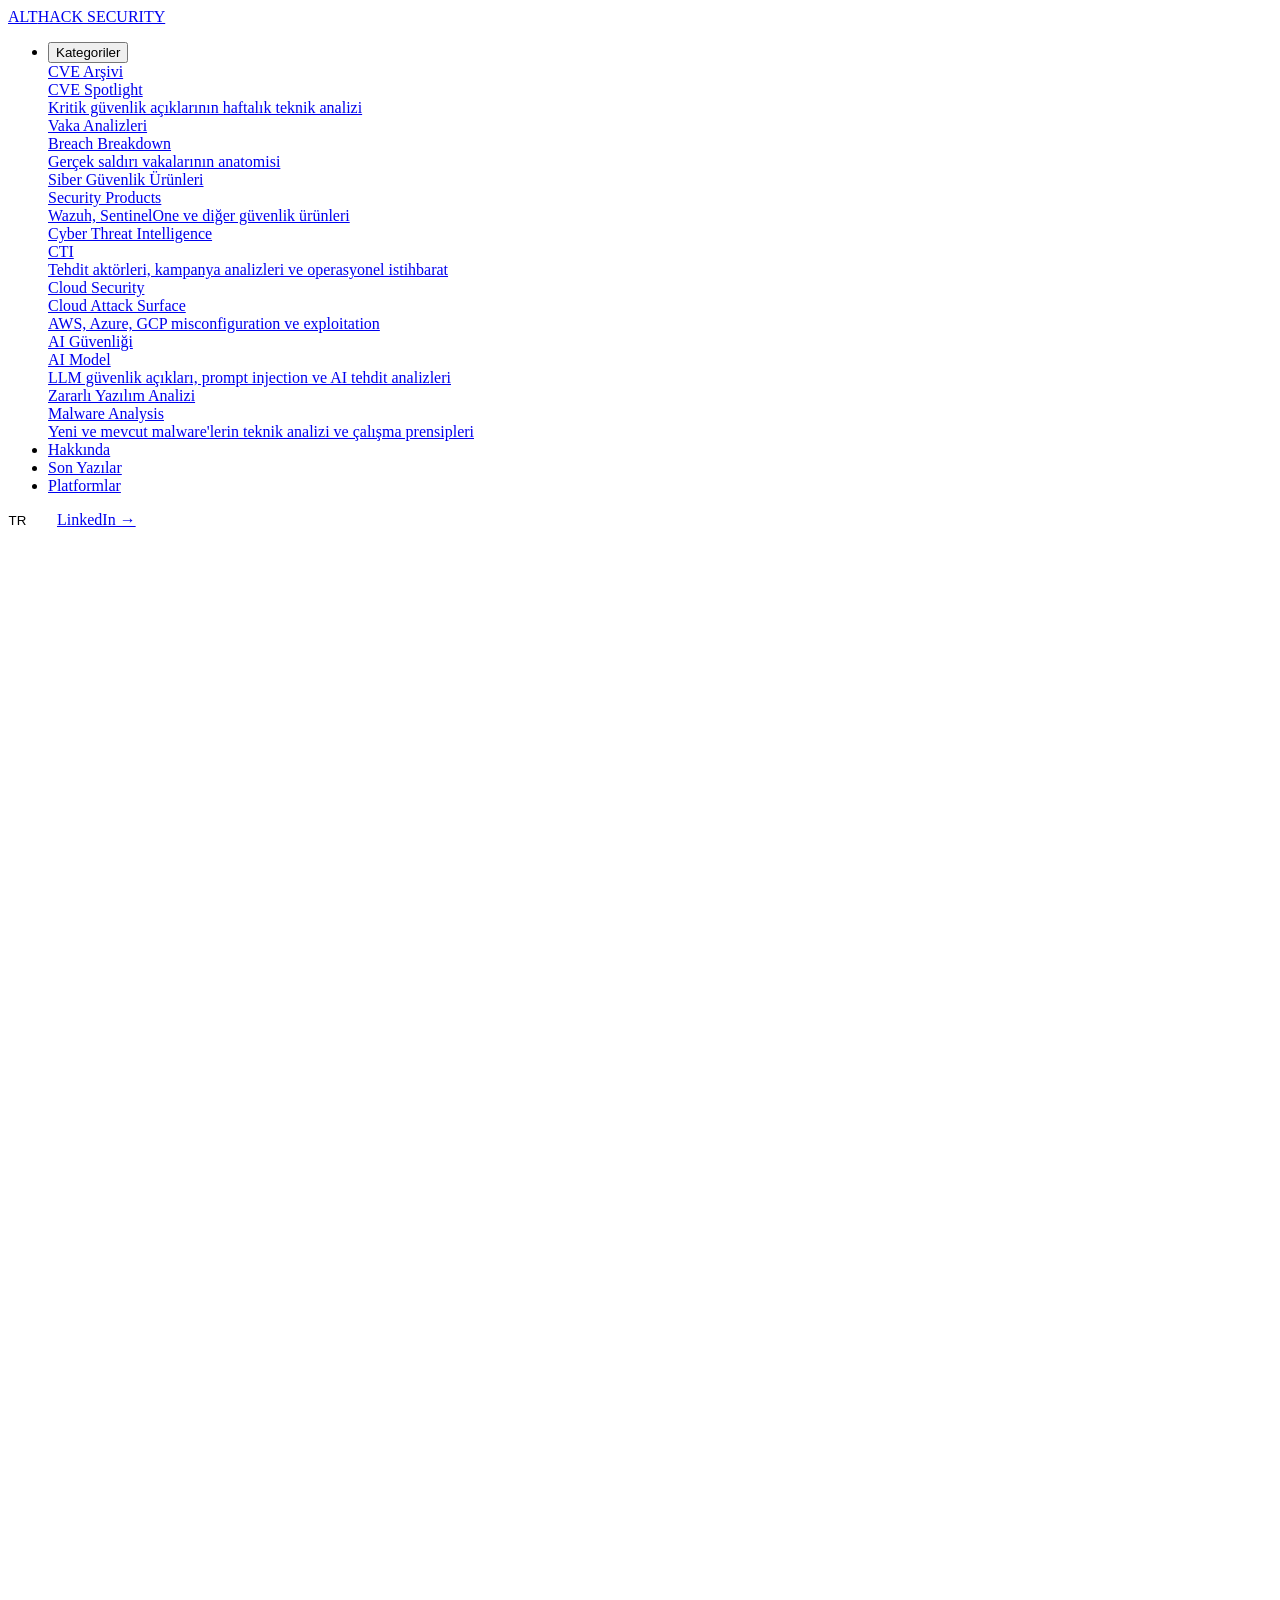
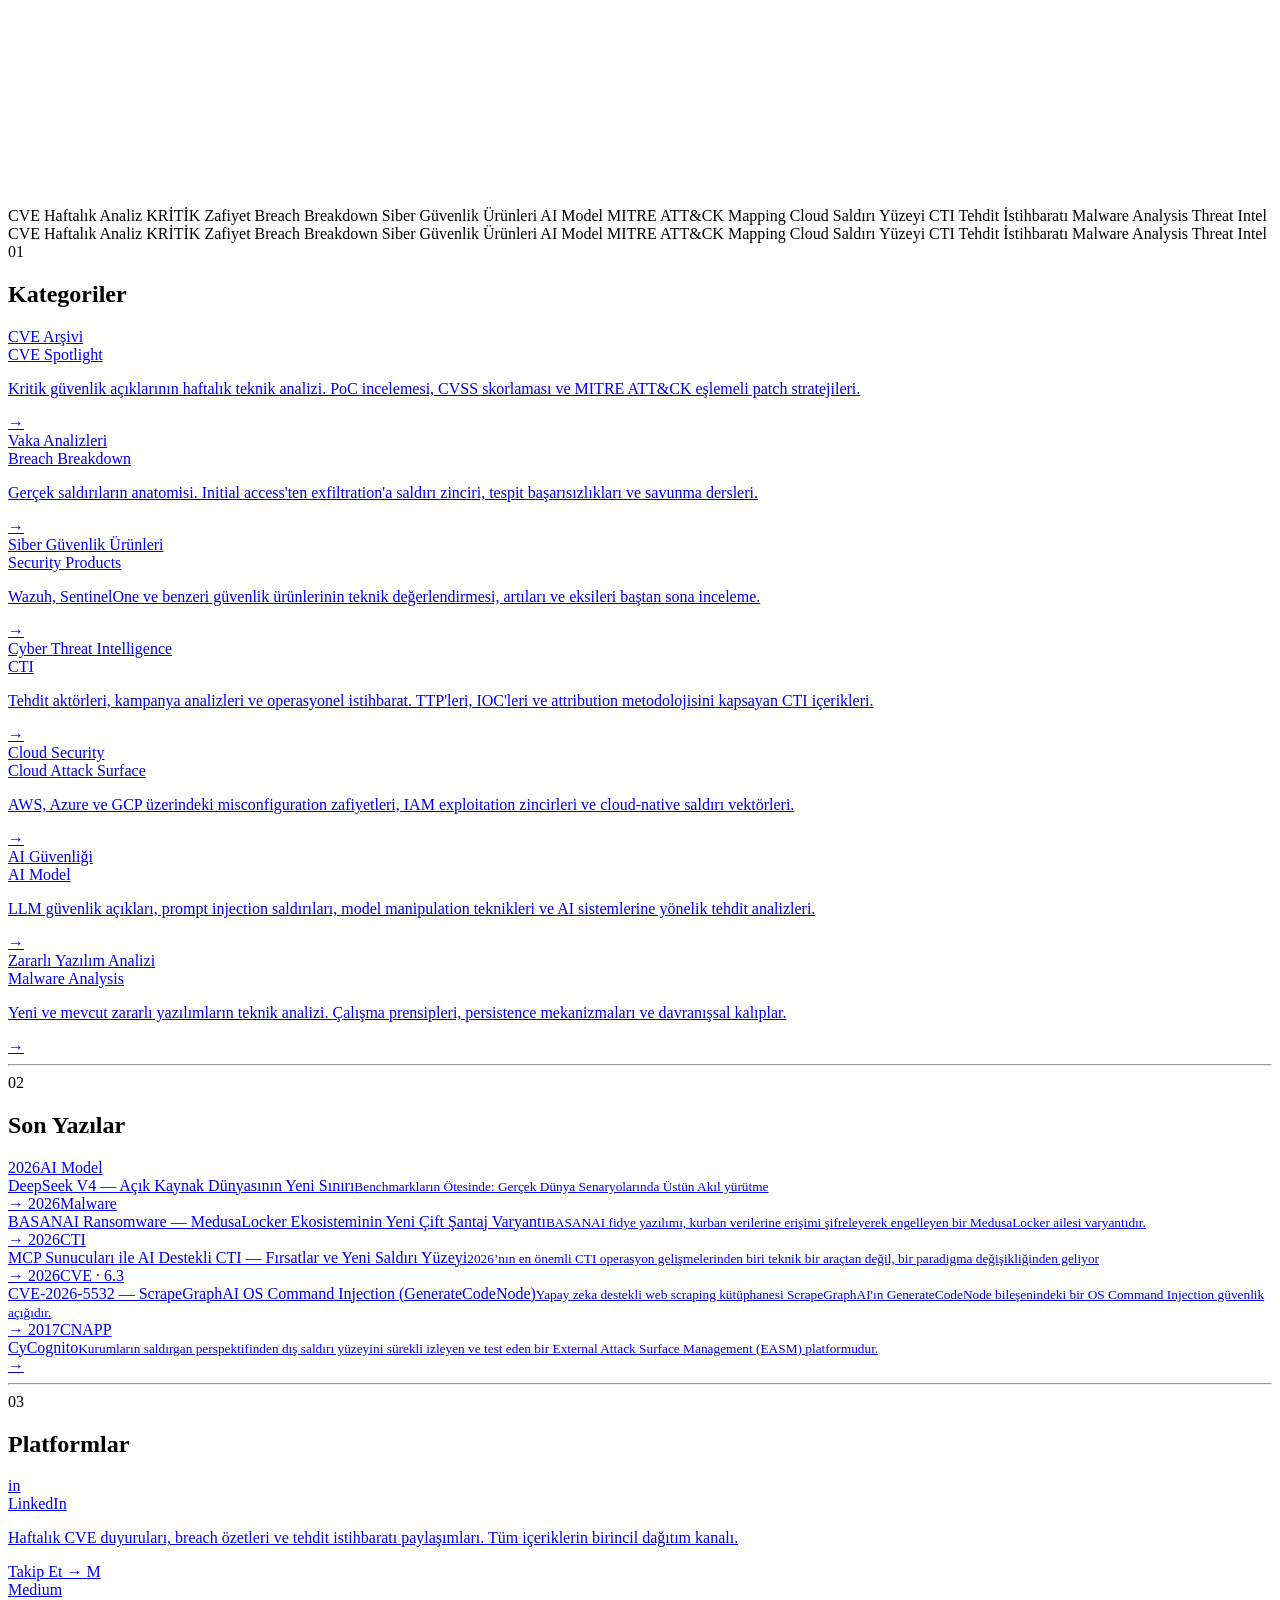
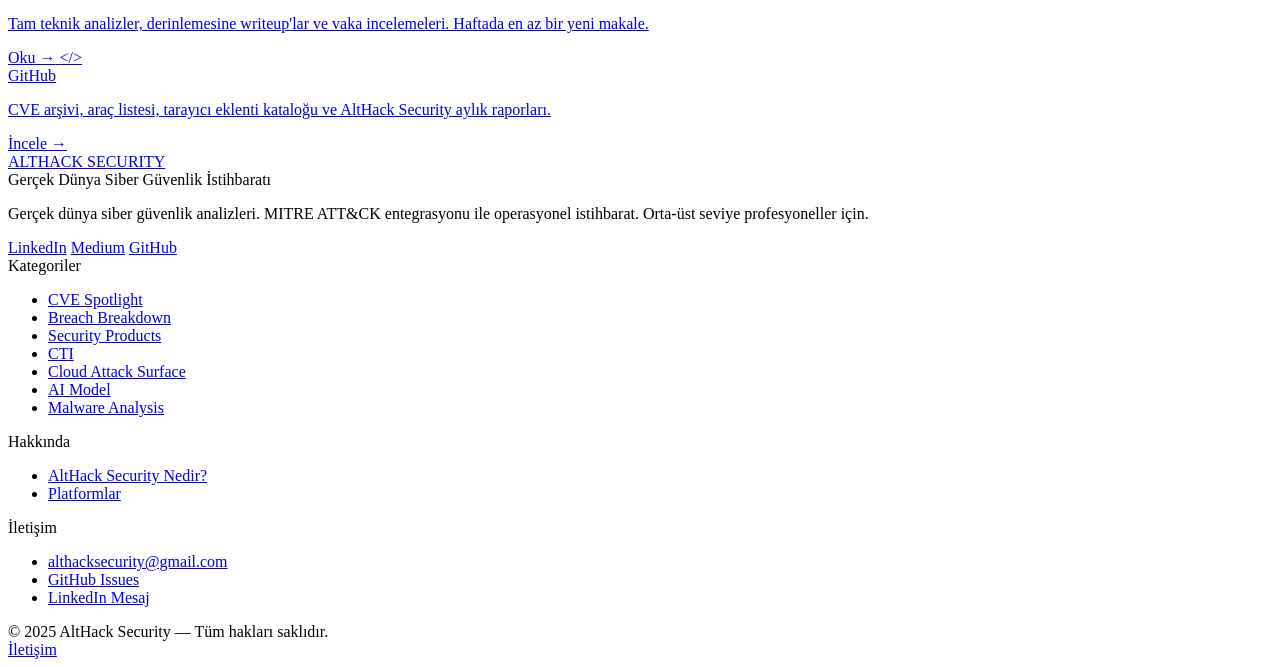
==== commit 34e6e971: "Add files via upload" ====
--- a/index.html
+++ b/index.html
@@ -18,7 +18,7 @@
   <link rel="stylesheet" href="css/style.css">
   <style>
     /* Hero — index only */
-    .hero{position:relative;z-index:1;min-height:100vh;display:grid;grid-template-columns:1fr 420px;align-items:center;gap:60px;max-width:1300px;margin:0 auto;padding:120px 52px 80px}
+    .hero{position:relative;z-index:1;min-height:100vh;display:grid;grid-template-columns:1fr 500px;align-items:center;gap:60px;max-width:1300px;margin:0 auto;padding:120px 52px 80px}
     .hero-eyebrow{display:inline-flex;align-items:center;gap:12px;font-family:var(--mono);font-size:.64rem;color:var(--cyan);letter-spacing:.16em;text-transform:uppercase;margin-bottom:28px;opacity:0;animation:fadeUp .6s ease .1s forwards}
     .hero-eyebrow::before{content:'';width:32px;height:1px;background:var(--cyan)}
     .hero-eyebrow::after{content:'';width:8px;height:8px;border:1px solid var(--cyan);transform:rotate(45deg);animation:spin 4s linear infinite}
@@ -59,7 +59,8 @@
 
 <!-- NAV -->
 <nav id="mainNav">
-  <a href="index.html" class="nav-logo"><span class="alt">ALT</span>HACK<span class="sec">&nbsp;SECURITY</span></a>
+  <a href="index.html" class="nav-logo notranslate"><span class="alt">ALT</span>HACK<span class="sec">&nbsp;SECURITY</span></a>
+  
   <ul class="nav-links">
     <li class="nd" id="dCat">
       <button class="nd-btn" onclick="toggleDD('dCat')">Kategoriler <span class="chev"></span></button>
@@ -67,16 +68,25 @@
         <a href="cve.html" class="di"><div class="di-tag">CVE Arşivi</div><div class="di-title">CVE Spotlight</div><div class="di-desc">Kritik güvenlik açıklarının haftalık teknik analizi</div></a>
         <a href="breach.html" class="di"><div class="di-tag">Vaka Analizleri</div><div class="di-title">Breach Breakdown</div><div class="di-desc">Gerçek saldırı vakalarının anatomisi</div></a>
         <a href="products.html" class="di"><div class="di-tag">Siber Güvenlik Ürünleri</div><div class="di-title">Security Products</div><div class="di-desc">Wazuh, SentinelOne ve diğer güvenlik ürünleri</div></a>
-        <a href="vitrin.html" class="di"><div class="di-tag">Sponsorlu / Proje Vitrini</div><div class="di-title">Vitrin</div><div class="di-desc">Araç ve proje tanıtımları için iletişim kanalı</div></a>
+        <a href="cti.html" class="di"><div class="di-tag">Cyber Threat Intelligence</div><div class="di-title">CTI</div><div class="di-desc">Tehdit aktörleri, kampanya analizleri ve operasyonel istihbarat</div></a>
         <a href="cloud.html" class="di"><div class="di-tag">Cloud Security</div><div class="di-title">Cloud Attack Surface</div><div class="di-desc">AWS, Azure, GCP misconfiguration ve exploitation</div></a>
-        <a href="bugbounty.html" class="di"><div class="di-tag">Bug Bounty</div><div class="di-title">Bug Bounty Debrief</div><div class="di-desc">Gerçek writeup'lar ve hunter metodolojisi</div></a>
+        <a href="aimodel.html" class="di"><div class="di-tag">AI Güvenliği</div><div class="di-title">AI Model</div><div class="di-desc">LLM güvenlik açıkları, prompt injection ve AI tehdit analizleri</div></a>
+        <a href="malware.html" class="di"><div class="di-tag">Zararlı Yazılım Analizi</div><div class="di-title">Malware Analysis</div><div class="di-desc">Yeni ve mevcut malware'lerin teknik analizi ve çalışma prensipleri</div></a>
       </div>
     </li>
     <li><a href="about.html">Hakkında</a></li>
-    <li><a href="#latest">Son Yazılar</a></li>
-    <li><a href="#platforms">Platformlar</a></li>
+    <li><a href="index.html#latest">Son Yazılar</a></li>
+    <li><a href="index.html#platforms">Platformlar</a></li>
   </ul>
-  <div class="nav-right">
+
+  <div class="nav-right" style="display: flex; gap: 12px; align-items: center;">
+    <div id="google_translate_element" style="display: none;"></div>
+    
+    <select id="langSelector" class="nav-cta notranslate" style="background: transparent; color: var(--cyan); border: 1px solid var(--bdim); cursor: pointer; appearance: none; text-align: center; padding-right: 18px;">
+      <option value="tr" style="color: #000;">TR</option>
+      <option value="en" style="color: #000;">EN</option>
+    </select>
+
     <a href="https://linkedin.com/company/althack" target="_blank" rel="noopener noreferrer" class="nav-cta">LinkedIn →</a>
   </div>
 </nav>
@@ -85,19 +95,19 @@
 <section class="hero">
   <div>
     <div class="hero-eyebrow">Gerçek Dünya Siber Güvenlik İstihbaratı</div>
-    <h1 class="hero-h1">
-      <span class="line1">ALT</span>
-      <span class="line2">HACK</span>
-      <span class="line3">SECURITY<span class="cur" style="margin-left:8px;"></span></span>
-    </h1>
+    <h1 class="hero-h1 notranslate">
+  <span class="line1">ALT</span>
+  <span class="line2">HACK</span>
+  <span class="line3">SECURITY<span class="cur" style="margin-left:8px;"></span></span>
+</h1>
     <div class="hero-sub">// Operasyonel İstihbarat. Teknik Derinlik. Gerçek Vakalar.</div>
-    <p class="hero-desc">CVE analizi, breach vaka incelemeleri, siber güvenlik ürün değerlendirmeleri, cloud güvenlik ve bug bounty writeup'ları. Orta-üst seviye güvenlik profesyonelleri için.</p>
+    <p class="hero-desc">CVE analizi, breach vaka incelemeleri, siber güvenlik ürün değerlendirmeleri, cloud güvenlik, Malware Analizi ve daha fazlası; Orta-üst seviye güvenlik profesyonelleri için.</p>
     <div class="hero-actions">
       <a href="#latest" class="btn-p">Son Analizler</a>
       <a href="https://medium.com/@althacksec" target="_blank" rel="noopener noreferrer" class="btn-g">Medium'da Oku →</a>
     </div>
     <div class="hero-stats">
-      <div class="hs"><div class="hs-num">6</div><div class="hs-lbl">Kategori</div></div>
+      <div class="hs"><div class="hs-num">7</div><div class="hs-lbl">Kategori</div></div>
       <div class="hs"><div class="hs-num">3</div><div class="hs-lbl">Platform</div></div>
       <div class="hs"><div class="hs-num">∞</div><div class="hs-lbl">Ücretsiz</div></div>
     </div>
@@ -114,11 +124,11 @@
         <div class="tl"><span class="ty">[ TARAMA ]</span><span class="tc">&nbsp;NVD feed başlatılıyor...</span></div>
       </div>
       <div style="height:10px"></div>
-      <div class="tl"><span class="tp">$</span><span class="tc">&nbsp;althack --feed breach --status</span></div>
+      <div class="tl"><span class="tp">$</span><span class="tc">&nbsp;althack --feed AI-Model --status</span></div>
       <div style="height:8px"></div>
       <div class="tl"><span class="ty">[ BEKLENİYOR ]</span><span class="tc">&nbsp;BEKLENİYOR...</span></div>
-      <div class="tl"><span class="ty">[ HAZIRLANDI ]</span><span class="tc">&nbsp;Snowflake; 165 Şirket, Tek Yöntem. </span></div>
-      <div class="tl"><span class="ty">[ HAZIRLANDI ]</span><span class="tc">&nbsp;TeamPCP Tedarik Zinciri İhlali</span></div>
+      <div class="tl"><span class="ty">[ HAZIRLANDI ]</span><span class="tc">&nbsp;DeepSeek V4 — Açık Kaynak Dünyasının Yeni Sınırı</span></div>
+      <div class="tl"><span class="ty">[ HAZIRLANDI ]</span><span class="tc">&nbsp;Claude Mythos Preview </span></div>
       <div style="height:8px"></div>
       <div class="tl"><span class="tp">$</span><span class="tc">&nbsp;<span class="cur"></span></span></div>
     </div>
@@ -132,19 +142,21 @@
     <span class="ti red"><span>KRİTİK</span>&nbsp;Zafiyet</span>
     <span class="ti"><span>Breach</span>&nbsp;Breakdown</span>
     <span class="ti"><span>Siber Güvenlik</span>&nbsp;Ürünleri</span>
-    <span class="ti grn"><span>Bug Bounty</span>&nbsp;Debrief</span>
+    <span class="ti grn"><span>AI</span>&nbsp;Model</span>
     <span class="ti"><span>MITRE</span>&nbsp;ATT&CK Mapping</span>
     <span class="ti"><span>Cloud</span>&nbsp;Saldırı Yüzeyi</span>
-    <span class="ti"><span>Proje</span>&nbsp;Vitrin</span>
+    <span class="ti"><span>CTI</span>&nbsp;Tehdit İstihbaratı</span>
+    <span class="ti"><span>Malware</span>&nbsp;Analysis</span>
     <span class="ti"><span>Threat</span>&nbsp;Intel</span>
     <span class="ti"><span>CVE</span>&nbsp;Haftalık Analiz</span>
     <span class="ti red"><span>KRİTİK</span>&nbsp;Zafiyet</span>
     <span class="ti"><span>Breach</span>&nbsp;Breakdown</span>
     <span class="ti"><span>Siber Güvenlik</span>&nbsp;Ürünleri</span>
-    <span class="ti grn"><span>Bug Bounty</span>&nbsp;Debrief</span>
+    <span class="ti grn"><span>AI</span>&nbsp;Model</span>
     <span class="ti"><span>MITRE</span>&nbsp;ATT&CK Mapping</span>
     <span class="ti"><span>Cloud</span>&nbsp;Saldırı Yüzeyi</span>
-    <span class="ti"><span>Proje</span>&nbsp;Vitrin</span>
+    <span class="ti"><span>CTI</span>&nbsp;Tehdit İstihbaratı</span>
+    <span class="ti"><span>Malware</span>&nbsp;Analysis</span>
     <span class="ti"><span>Threat</span>&nbsp;Intel</span>
   </div>
 </div>
@@ -156,9 +168,10 @@
     <a href="cve.html" class="cc rv"><div class="cl">CVE Arşivi</div><div class="cn">CVE Spotlight</div><p class="cd">Kritik güvenlik açıklarının haftalık teknik analizi. PoC incelemesi, CVSS skorlaması ve MITRE ATT&CK eşlemeli patch stratejileri.</p><span class="ca">→</span></a>
     <a href="breach.html" class="cc rv"><div class="cl">Vaka Analizleri</div><div class="cn">Breach Breakdown</div><p class="cd">Gerçek saldırıların anatomisi. Initial access'ten exfiltration'a saldırı zinciri, tespit başarısızlıkları ve savunma dersleri.</p><span class="ca">→</span></a>
     <a href="products.html" class="cc rv"><div class="cl">Siber Güvenlik Ürünleri</div><div class="cn">Security Products</div><p class="cd">Wazuh, SentinelOne ve benzeri güvenlik ürünlerinin teknik değerlendirmesi, artıları ve eksileri baştan sona inceleme.</p><span class="ca">→</span></a>
-    <a href="vitrin.html" class="cc rv"><div class="cl">Sponsorlu / Proje Vitrini</div><div class="cn">Vitrin</div><p class="cd">Güvenlik aracını veya projenin burada yer almasını istiyorsan iletişime geç. Toplulukla paylaşmak istediğin her şey için bir alan.</p><span class="ca">→</span></a>
+    <a href="cti.html" class="cc rv"><div class="cl">Cyber Threat Intelligence</div><div class="cn">CTI</div><p class="cd">Tehdit aktörleri, kampanya analizleri ve operasyonel istihbarat. TTP'leri, IOC'leri ve attribution metodolojisini kapsayan CTI içerikleri.</p><span class="ca">→</span></a>
     <a href="cloud.html" class="cc rv"><div class="cl">Cloud Security</div><div class="cn">Cloud Attack Surface</div><p class="cd">AWS, Azure ve GCP üzerindeki misconfiguration zafiyetleri, IAM exploitation zincirleri ve cloud-native saldırı vektörleri.</p><span class="ca">→</span></a>
-    <a href="bugbounty.html" class="cc rv"><div class="cl">Bug Bounty</div><div class="cn">Bug Bounty Debrief</div><p class="cd">Gerçek program writeup'ları, recon metodolojileri, business logic zafiyet analizleri ve hunter perspektifinden disclosure süreci.</p><span class="ca">→</span></a>
+    <a href="aimodel.html" class="cc rv"><div class="cl">AI Güvenliği</div><div class="cn">AI Model</div><p class="cd">LLM güvenlik açıkları, prompt injection saldırıları, model manipulation teknikleri ve AI sistemlerine yönelik tehdit analizleri.</p><span class="ca">→</span></a>
+    <a href="malware.html" class="cc rv"><div class="cl">Zararlı Yazılım Analizi</div><div class="cn">Malware Analysis</div><p class="cd">Yeni ve mevcut zararlı yazılımların teknik analizi. Çalışma prensipleri, persistence mekanizmaları ve davranışsal kalıplar.</p><span class="ca">→</span></a>
   </div>
 </div>
 
@@ -169,6 +182,21 @@
   <div class="sh"><span class="sn">02</span><h2 class="st">Son Yazılar</h2><div class="sr"></div></div>
   <div class="pg">
 
+    <a href="https://althacksec.medium.com/deepseek-v4-a%C3%A7%C4%B1k-kaynak-d%C3%BCnyas%C4%B1n%C4%B1n-yeni-s%C4%B1n%C4%B1r%C4%B1-7f2b4c36aab7"  target="_blank" rel="noopener noreferrer" class="pr rv">
+      <span class="pa">2026</span><span class="pb green">AI Model</span>
+      <div class="pt">DeepSeek V4 — Açık Kaynak Dünyasının Yeni Sınırı<small>Benchmarkların Ötesinde: Gerçek Dünya Senaryolarında Üstün Akıl yürütme</small></div>
+      <span class="pa">→</span>
+    </a>
+    <a href="https://github.com/althacksec/Malware-Analysis/blob/main/BASANAI%20Ransomware.md"  target="_blank" rel="noopener noreferrer" class="pr rv">
+      <span class="pa">2026</span><span class="pb cyan">Malware</span>
+      <div class="pt">BASANAI Ransomware — MedusaLocker Ekosisteminin Yeni Çift Şantaj Varyantı<small>BASANAI fidye yazılımı, kurban verilerine erişimi şifreleyerek engelleyen bir MedusaLocker ailesi varyantıdır.</small></div>
+      <span class="pa">→</span>
+    </a>
+        <a href="https://github.com/althacksec/CTI/blob/main/MCP%20Sunucular%C4%B1%20ile%20AI%20Destekli%20CTI.md" target="_blank" rel="noopener noreferrer" class="pr rv">
+      <span class="pa">2026</span><span class="pb blue">CTI</span>
+      <div class="pt">MCP Sunucuları ile AI Destekli CTI — Fırsatlar ve Yeni Saldırı Yüzeyi<small>2026’nın en önemli CTI operasyon gelişmelerinden biri teknik bir araçtan değil, bir paradigma değişikliğinden geliyor</small></div>
+      <span class="pa">→</span>
+    </a>
     <a href="https://github.com/althacksec/CVE_Spotlight/blob/main/CVE-2026-5532.md" target="_blank" rel="noopener noreferrer" class="pr rv">
       <span class="pa">2026</span><span class="pb orange">CVE · 6.3</span>
       <div class="pt">CVE-2026-5532 — ScrapeGraphAI OS Command Injection (GenerateCodeNode)<small>Yapay zeka destekli web scraping kütüphanesi ScrapeGraphAI'ın GenerateCodeNode bileşenindeki bir OS Command Injection güvenlik açığıdır.</small></div>
@@ -177,21 +205,6 @@
     <a href="https://github.com/althacksec/Security_Products/blob/main/CyCognito.md" target="_blank" rel="noopener noreferrer" class="pr rv">
       <span class="pa">2017</span><span class="pb red">CNAPP</span>
       <div class="pt">CyCognito<small>Kurumların saldırgan perspektifinden dış saldırı yüzeyini sürekli izleyen ve test eden bir External Attack Surface Management (EASM) platformudur.</small></div>
-      <span class="pa">→</span>
-    </a>
-    <a href="https://github.com/althacksec/Cloud_Attack_Surface/blob/main/Entra_id_Actor_Token_cross_Tenant_Global_Admin.md" target="_blank" rel="noopener noreferrer" class="pr rv">
-      <span class="pa">2026</span><span class="pb --cyan">Kubernetes</span>
-      <div class="pt">Entra ID Actor Token Validation Bug — Cross-Tenant Global Admin<small>Profesyonel hunter'lar için field-tested ve kategorize edilmiş tarayıcı eklentileri.</small></div>
-      <span class="pa">→</span>
-    </a>
-    <a href="https://althacksec.medium.com/snowflake-kampanyas%C4%B1-165-%C5%9Firket-tek-y%C3%B6ntem-bulut-veri-ambar%C4%B1-i%CC%87hlali-analizi-01198be39fca"  target="_blank" rel="noopener noreferrer" class="pr rv">
-      <span class="pa">2025</span><span class="pb red">Breach</span>
-      <div class="pt">Snowflake Kampanyası: 165 Şirket, Tek Yöntem — Bulut Veri Ambarı İhlali Analizi<small>Modern bir siber saldırı anatomisi: Karmaşık exploit’ler değil, çalınan kimlik bilgileriyle gelen dijital yıkım.</small></div>
-      <span class="pa">→</span>
-    </a>
-    <a href="https://github.com/althacksec/BugBounty_Tools"  target="_blank" rel="noopener noreferrer" class="pr rv">
-      <span class="pa">2025</span><span class="pb green">Tool</span>
-      <div class="pt">BugBounty Toolset<small>Profesyonel güvenlik araştırması için test edilmiş araçlar.</small></div>
       <span class="pa">→</span>
     </a>
   </div>
@@ -226,7 +239,7 @@
   <div class="fi">
     <div class="fm">
       <div>
-        <a href="index.html" class="flogo"><span class="alt">ALT</span>HACK <span class="sec">SECURITY</span></a>
+        <a href="index.html" class="flogo notranslate"><span class="alt">ALT</span>HACK <span class="sec">SECURITY</span></a>
         <div class="ftag">Gerçek Dünya Siber Güvenlik İstihbaratı</div>
         <p class="fdesc">Gerçek dünya siber güvenlik analizleri. MITRE ATT&CK entegrasyonu ile operasyonel istihbarat. Orta-üst seviye profesyoneller için.</p>
         <div class="fsl">
@@ -242,9 +255,10 @@
             <li><a href="cve.html">CVE Spotlight</a></li>
             <li><a href="breach.html">Breach Breakdown</a></li>
             <li><a href="products.html">Security Products</a></li>
-            <li><a href="vitrin.html">Vitrin</a></li>
+            <li><a href="cti.html">CTI</a></li>
             <li><a href="cloud.html">Cloud Attack Surface</a></li>
-            <li><a href="bugbounty.html">Bug Bounty Debrief</a></li>
+            <li><a href="aimodel.html">AI Model</a></li>
+            <li><a href="malware.html">Malware Analysis</a></li>
           </ul>
         </div>
         <div class="fc">
@@ -271,6 +285,12 @@
   </div>
 </footer>
 
+<script type="text/javascript">
+  function googleTranslateElementInit() {
+    new google.translate.TranslateElement({pageLanguage: 'tr', includedLanguages: 'en,tr', autoDisplay: false}, 'google_translate_element');
+  }
+</script>
+<script type="text/javascript" src="https://translate.google.com/translate_a/element.js?cb=googleTranslateElementInit"></script>
 <script src="script/script.js"></script>
 <script>
 document.addEventListener("DOMContentLoaded", () => {
@@ -316,5 +336,6 @@
   fetchRealCVEs();
 });
 </script>
+
 </body>
 </html>
